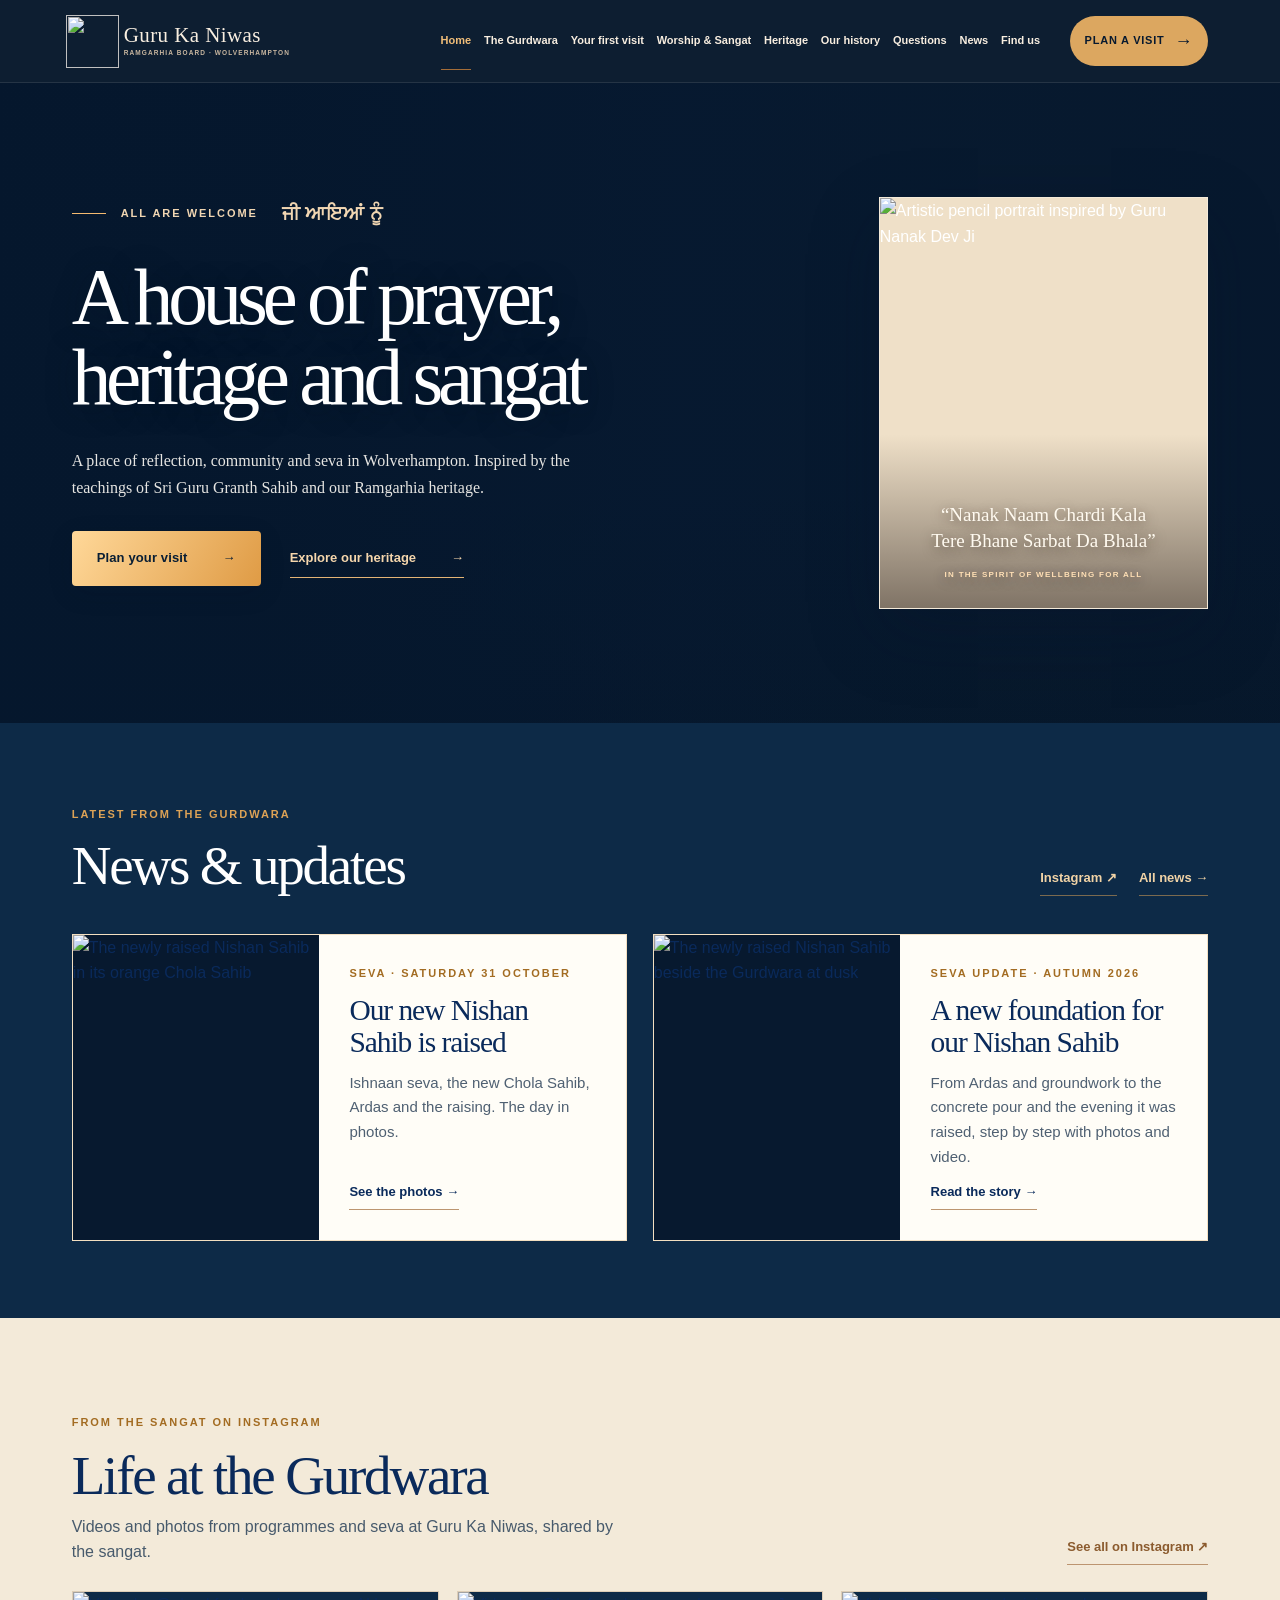
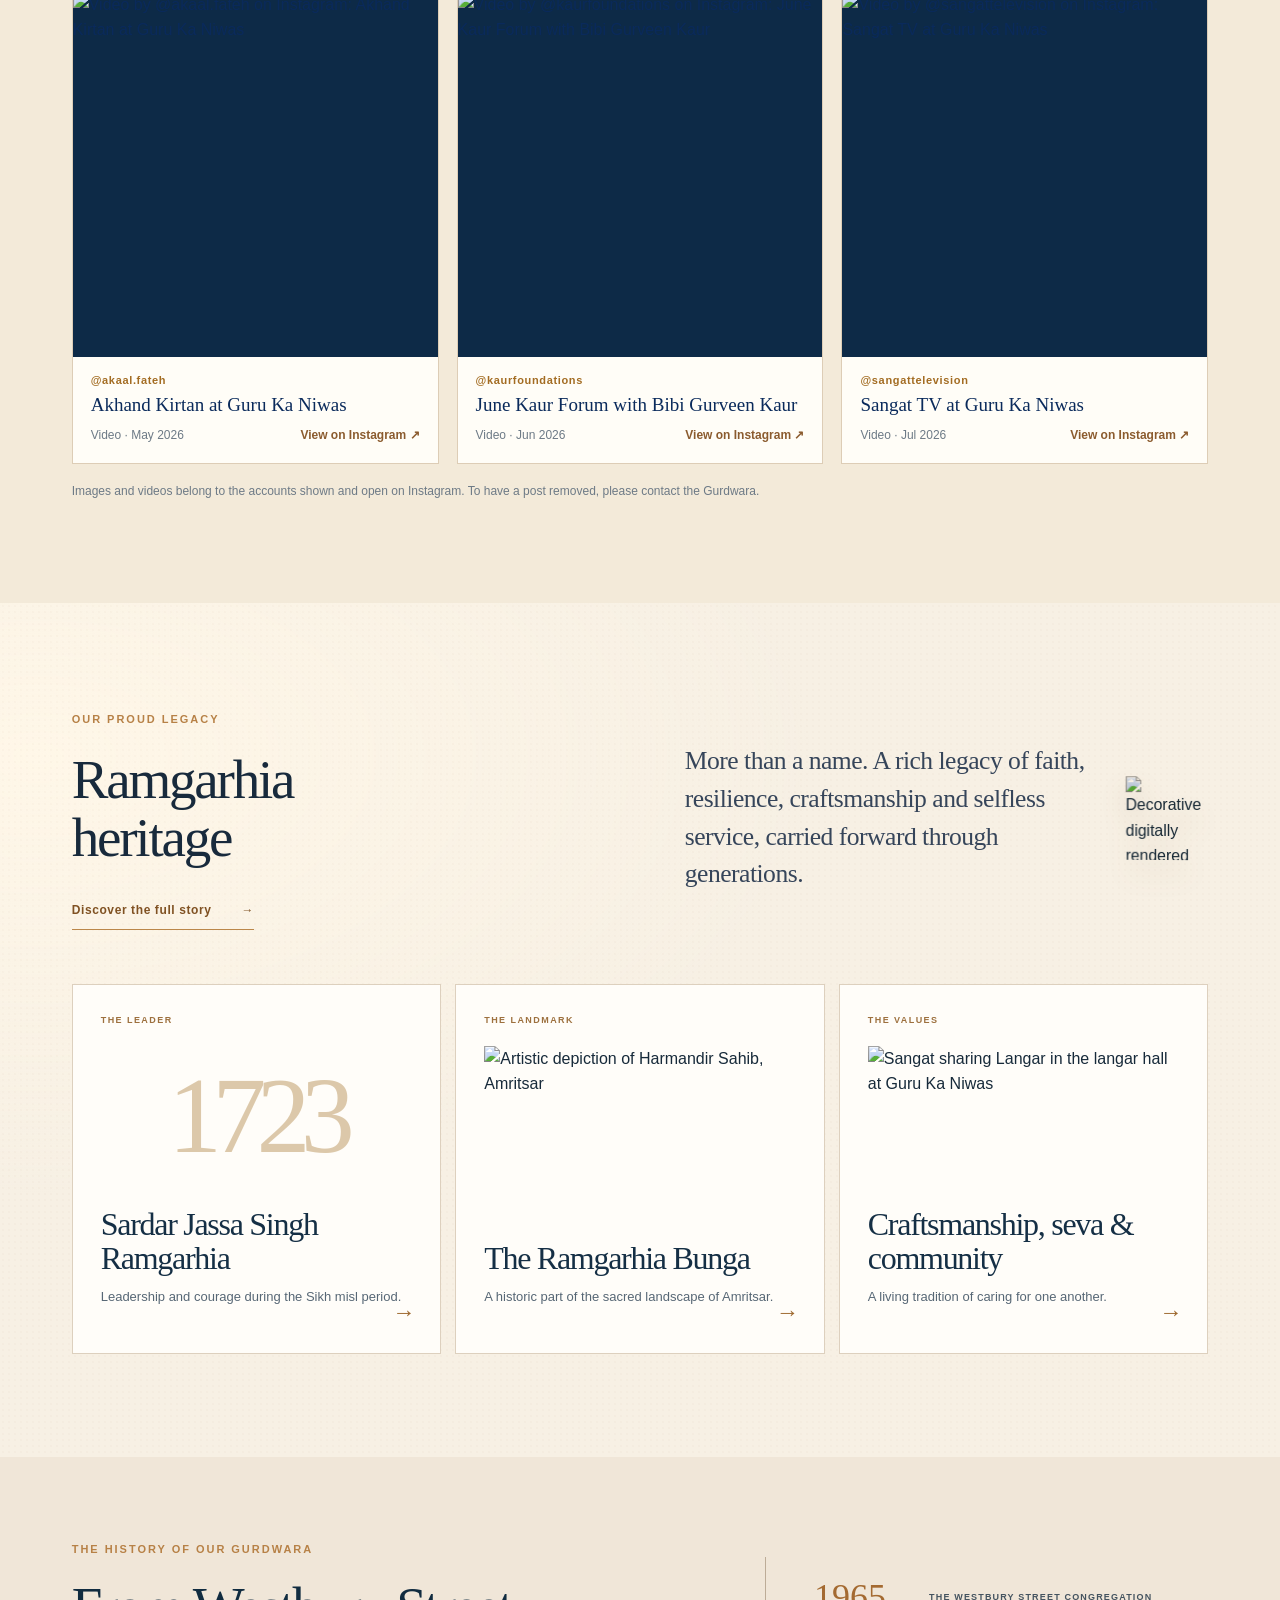
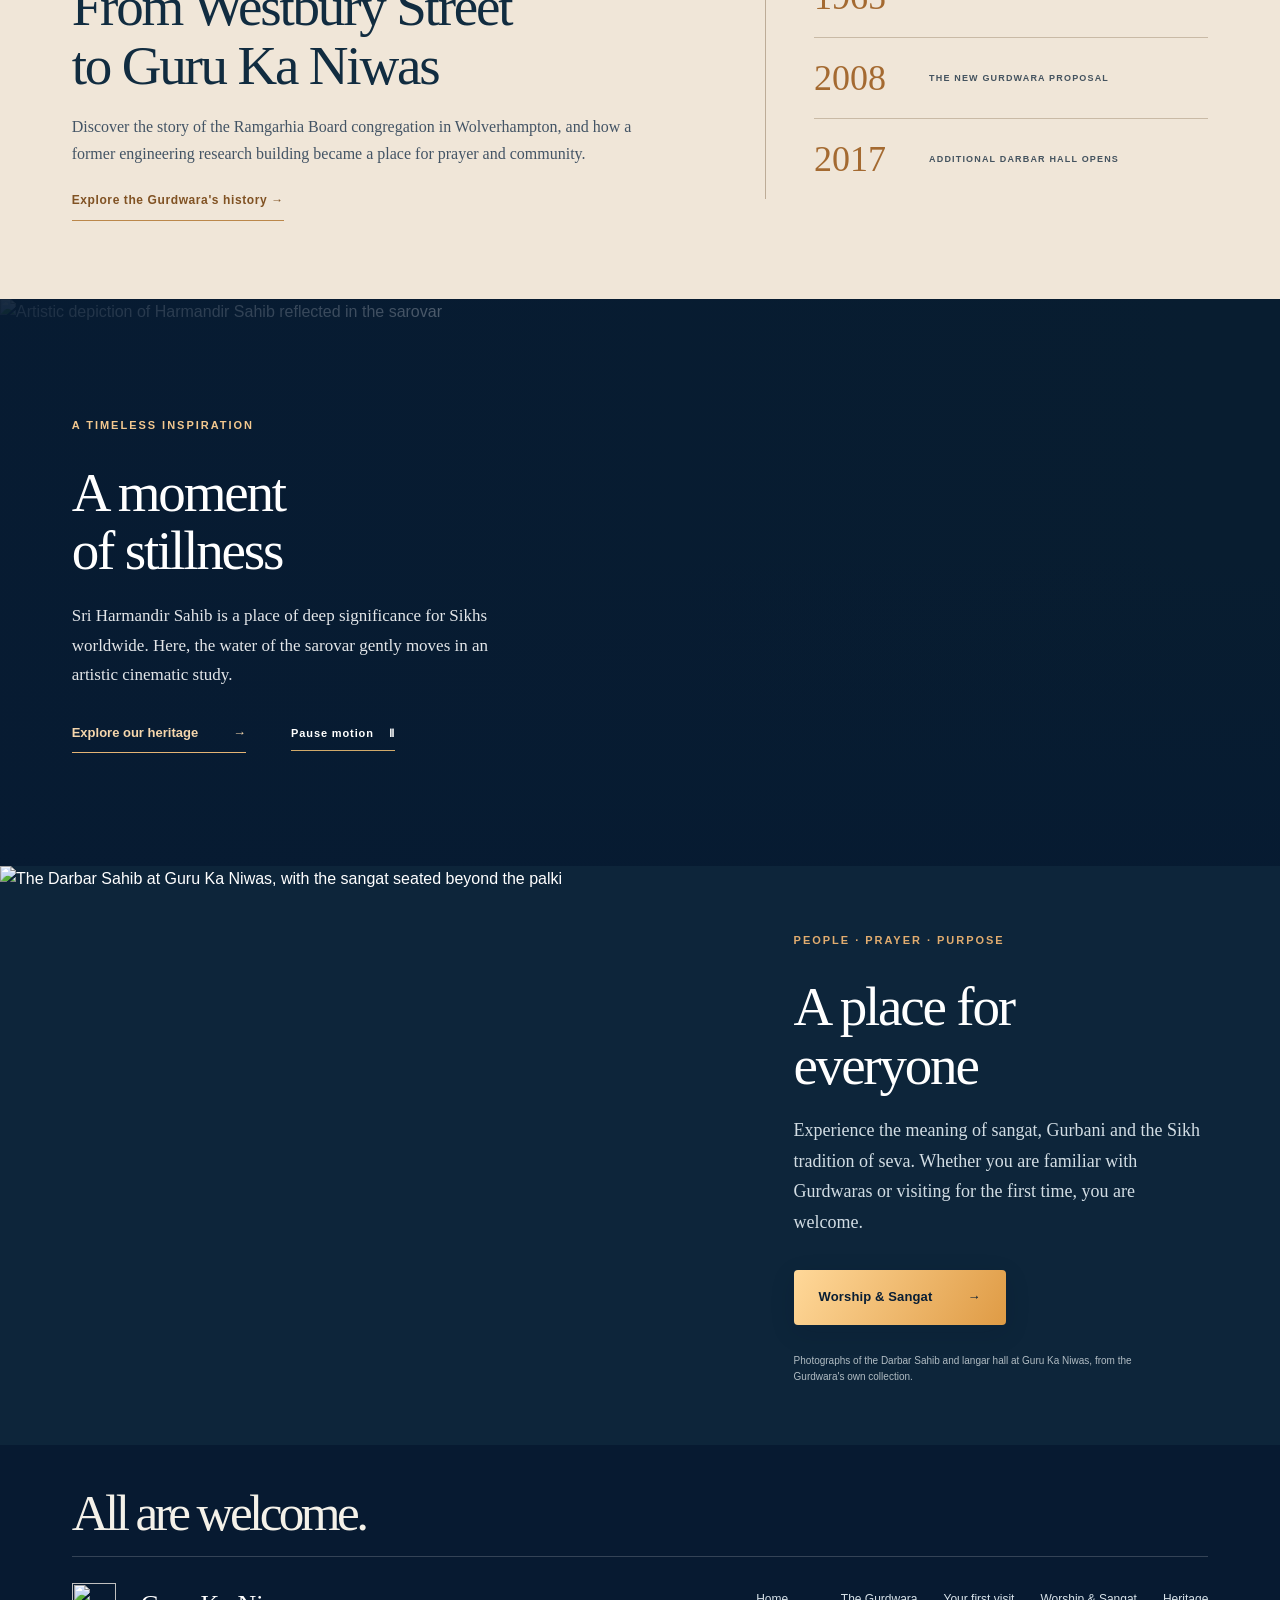
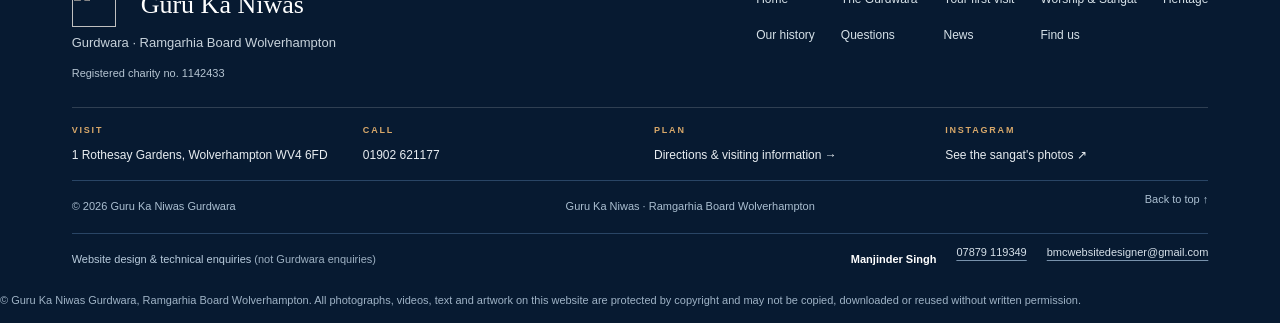
==== index.html @ 6782987f "Add site pages and styles" ====
<!doctype html>
<html lang="en-GB">
<head>
<meta charset="utf-8"/>
<meta content="width=device-width,initial-scale=1" name="viewport"/>
<title>Home | Guru Ka Niwas Gurdwara</title>
<meta content="Welcome to Guru Ka Niwas Gurdwara in Wolverhampton. Your home for Gurbani, sangat and seva." name="description"/>
<meta content="#0A2A5B" name="theme-color"/>
<meta content="light" name="color-scheme"/>
<meta content="Home | Guru Ka Niwas" property="og:title"/>
<meta content="Welcome to Guru Ka Niwas Gurdwara in Wolverhampton. Your home for Gurbani, sangat and seva." property="og:description"/>
<meta content="website" property="og:type"/>
<meta content="https://gkn-rbst.co.uk/" property="og:url"/>
<meta content="https://gkn-rbst.co.uk/assets/real/gurdwara-exterior.webp" property="og:image"/>
<link href="https://gkn-rbst.co.uk/" rel="canonical"/>
<link href="assets/favicon.svg" rel="icon" type="image/svg+xml"/>
<link href="style.css" rel="stylesheet"/>
<link href="v8.css" rel="stylesheet"/>
<link href="v9.css" rel="stylesheet"/>
<link href="v10.css" rel="stylesheet"/><link rel="stylesheet" href="news.css"><link rel="stylesheet" href="mobile.css">
<link as="image" href="assets/real/bandi-chhor-night.webp" rel="preload"/>
</head>
<body class="page-index">
<a href="#main" class="skip-link">Skip to main content</a>
<div class="utility"><div class="container utility-inner"><span><span aria-hidden="true" class="gold-dot"></span> Ramgarhia Board · Wolverhampton</span><div class="utility-links"><span>1 Rothesay Gardens · WV4 6FD</span><a href="tel:+441902621177">Call us: 01902 621177 <span aria-hidden="true">→</span></a></div></div></div>
<header class="site-header" id="top"><div class="header-progress" aria-hidden="true"></div>
<div class="container header-row">
<a aria-label="Guru Ka Niwas Gurdwara home" class="brand" href="index.html"><span aria-hidden="true" class="brand-symbol"><img class="v9-brand-mark" src="assets/khanda-mark.png" alt=""></span><span class="brand-copy"><strong>Guru Ka Niwas</strong><small>RAMGARHIA BOARD · WOLVERHAMPTON</small></span></a>
<nav aria-label="Main navigation" class="desktop-nav"><a aria-current="page" href="index.html">Home</a><a href="gurdwara.html">The Gurdwara</a><a href="first-visit.html">Your first visit</a><a href="worship.html">Worship &amp; Sangat</a><a href="heritage.html">Heritage</a><a href="our-history.html">Our history</a><a href="questions.html">Questions</a><a href="news.html">News</a><a href="find-us.html">Find us</a></nav>
<a class="head-cta" href="first-visit.html">Plan a visit <span aria-hidden="true">→</span></a>
<button aria-controls="mobile-nav" aria-expanded="false" class="menu-button" id="menu-button" type="button"><span>Menu</span><span class="hamburger"><i></i><i></i></span></button>
</div>
<nav aria-label="Mobile navigation" class="mobile-nav" hidden="" id="mobile-nav"><a aria-current="page" href="index.html">Home</a><a href="gurdwara.html">The Gurdwara</a><a href="first-visit.html">Your first visit</a><a href="worship.html">Worship &amp; Sangat</a><a href="heritage.html">Heritage</a><a href="our-history.html">Our history</a><a href="questions.html">Questions</a><a href="news.html">News</a><a href="find-us.html">Find us</a></nav>
</header>
<main id="main">
<section class="v9-hero" aria-labelledby="hero-title">
 <div class="v9-hero-photo" aria-hidden="true"><img class="v9-hero-scene" src="assets/real/bandi-chhor-night.webp" alt="" fetchpriority="high"></div>
 <div class="v9-hero-shade" aria-hidden="true"></div>
 <div class="container v9-hero-grid">
  <div class="v9-hero-copy">
   <p class="v9-eyebrow"><span class="v9-mini-rule"></span> ALL ARE WELCOME <span lang="pa">ਜੀ ਆਇਆਂ ਨੂੰ</span></p>
   <h1 id="hero-title">A house of prayer, heritage and sangat</h1>
   <p class="v9-hero-lead">A place of reflection, community and seva in Wolverhampton. Inspired by the teachings of Sri Guru Granth Sahib and our Ramgarhia heritage.</p>
   <div class="v9-actions"><a href="first-visit.html" class="v9-gold-btn">Plan your visit <span aria-hidden="true">→</span></a><a class="v9-line-btn" href="heritage.html">Explore our heritage <span aria-hidden="true">→</span></a></div>
  </div>
  <aside class="v9-portrait-panel" aria-label="Original artistic portrait inspired by Guru Nanak Dev Ji"><img src="assets/guru-nanak-art.webp" alt="Artistic pencil portrait inspired by Guru Nanak Dev Ji"><div class="v9-portrait-quote">“Nanak Naam Chardi Kala<br>Tere Bhane Sarbat Da Bhala”<small>IN THE SPIRIT OF WELLBEING FOR ALL</small></div></aside>
 </div>
 <div class="v9-hero-bottom"><span>GURU KA NIWAS · WOLVERHAMPTON <b aria-hidden="true">·</b> BANDI CHHOR DIVAS AT THE GURDWARA</span><a href="#heritage-preview">DISCOVER MORE ↓</a></div>
</section>
<section class="nw-home" aria-labelledby="home-news-title"><div class="container">
<div class="nw-home-head"><div><span class="nw-tag">Latest from the Gurdwara</span><h2 id="home-news-title">News &amp; updates</h2></div><span class="nw-home-links"><a class="nw-home-all" href="https://www.instagram.com/explore/locations/1029260740/gkn-guru-ka-niwas/" target="_blank" rel="noopener">Instagram ↗</a><a class="nw-home-all" href="news.html">All news <span aria-hidden="true">→</span></a></span></div>
<div class="nw-home-grid">
<a class="nw-home-card" href="news-nishan-sahib-raised.html"><div class="nw-home-img"><img src="assets/news/raised/raised.webp" alt="The newly raised Nishan Sahib in its orange Chola Sahib" loading="lazy"></div><div class="nw-home-body"><span class="nw-tag">Seva · Saturday 31 October</span><h3>Our new Nishan Sahib is raised</h3><p>Ishnaan seva, the new Chola Sahib, Ardas and the raising. The day in photos.</p><span class="nw-more">See the photos →</span></div></a>
<a class="nw-home-card" href="news-nishan-sahib-foundation.html"><div class="nw-home-img"><img src="assets/news/pole-standing.webp" alt="The newly raised Nishan Sahib beside the Gurdwara at dusk" loading="lazy"></div><div class="nw-home-body"><span class="nw-tag">Seva update · Autumn 2026</span><h3>A new foundation for our Nishan Sahib</h3><p>From Ardas and groundwork to the concrete pour and the evening it was raised, step by step with photos and video.</p><span class="nw-more">Read the story →</span></div></a>
</div></div></section><section class="ig-section" aria-labelledby="ig-home-title"><div class="container"><div class="ig-head"><div><span class="nw-tag">From the sangat on Instagram</span><h2 id="ig-home-title">Life at the Gurdwara</h2><p class="ig-lead">Videos and photos from programmes and seva at Guru Ka Niwas, shared by the sangat.</p></div><a class="ig-follow" href="https://www.instagram.com/explore/locations/1029260740/gkn-guru-ka-niwas/" target="_blank" rel="noopener">See all on Instagram ↗</a></div><div class="ig-cards"><a class="ig-card" href="https://www.instagram.com/akaal.fateh/reel/DZX8Iqat7OT/" target="_blank" rel="noopener"><span class="ig-thumb"><img src="assets/instagram/ig-01.webp" alt="Video by @akaal.fateh on Instagram: Akhand Kirtan at Guru Ka Niwas" loading="lazy" decoding="async"></span><span class="ig-meta"><span class="ig-acct">@akaal.fateh</span><b>Akhand Kirtan at Guru Ka Niwas</b><span class="ig-foot">Video · May 2026 <em>View on Instagram ↗</em></span></span></a><a class="ig-card" href="https://www.instagram.com/kaurfoundations/reel/DaATEBkBWbe/" target="_blank" rel="noopener"><span class="ig-thumb"><img src="assets/instagram/ig-03.webp" alt="Video by @kaurfoundations on Instagram: June Kaur Forum with Bibi Gurveen Kaur" loading="lazy" decoding="async"></span><span class="ig-meta"><span class="ig-acct">@kaurfoundations</span><b>June Kaur Forum with Bibi Gurveen Kaur</b><span class="ig-foot">Video · Jun 2026 <em>View on Instagram ↗</em></span></span></a><a class="ig-card" href="https://www.instagram.com/sangattelevision/reel/DbRIlsdiDrr/" target="_blank" rel="noopener"><span class="ig-thumb"><img src="assets/instagram/ig-04.webp" alt="Video by @sangattelevision on Instagram: Sangat TV at Guru Ka Niwas" loading="lazy" decoding="async"></span><span class="ig-meta"><span class="ig-acct">@sangattelevision</span><b>Sangat TV at Guru Ka Niwas</b><span class="ig-foot">Video · Jul 2026 <em>View on Instagram ↗</em></span></span></a></div><p class="ig-credit">Images and videos belong to the accounts shown and open on Instagram. To have a post removed, please contact the Gurdwara.</p></div></section><section id="heritage-preview" class="v9-heritage-preview" aria-labelledby="heritage-preview-title">
 <div class="container v9-preview-layout"><div class="v9-preview-heading"><span class="v9-label">OUR PROUD LEGACY</span><h2 id="heritage-preview-title">Ramgarhia<br>heritage</h2><a class="v9-text-link" href="heritage.html">Discover the full story <span aria-hidden="true">→</span></a></div>
 <div class="v9-preview-lead"><p>More than a name. A rich legacy of faith, resilience, craftsmanship and selfless service, carried forward through generations.</p><img class="v9-khanda" src="assets/khanda-sculpture.webp" alt="Decorative digitally rendered gold-and-navy Khanda sculpture" loading="lazy"></div></div>
 <div class="container v9-heritage-cards">
 <a href="heritage.html#jassa-singh" class="v9-heritage-card"><span class="v9-card-index">THE LEADER</span><div class="v9-card-lineart" aria-hidden="true">1723</div><h3>Sardar Jassa Singh Ramgarhia</h3><p>Leadership and courage during the Sikh misl period.</p><span class="v9-card-arrow" aria-hidden="true">→</span></a>
 <a href="heritage.html#bunga" class="v9-heritage-card"><span class="v9-card-index">THE LANDMARK</span><img src="assets/golden-temple.webp" alt="Artistic depiction of Harmandir Sahib, Amritsar" loading="lazy"><h3>The Ramgarhia Bunga</h3><p>A historic part of the sacred landscape of Amritsar.</p><span class="v9-card-arrow" aria-hidden="true">→</span></a>
 <a href="heritage.html#living-heritage" class="v9-heritage-card"><span class="v9-card-index">THE VALUES</span><img src="assets/real/langar-hall.webp" alt="Sangat sharing Langar in the langar hall at Guru Ka Niwas" loading="lazy"><h3>Craftsmanship, seva &amp; community</h3><p>A living tradition of caring for one another.</p><span class="v9-card-arrow" aria-hidden="true">→</span></a>
 </div>
</section>
<section class="gkh-home-teaser"><div class="container gkh-home-teaser-grid"><div><span class="v9-label">THE HISTORY OF OUR GURDWARA</span><h2>From Westbury Street<br>to Guru Ka Niwas</h2><p>Discover the story of the Ramgarhia Board congregation in Wolverhampton, and how a former engineering research building became a place for prayer and community.</p><a class="v9-text-link" href="our-history.html">Explore the Gurdwara's history →</a></div><div class="gkh-home-teaser-dates"><span><b>1965</b><small>THE WESTBURY STREET CONGREGATION</small></span><span><b>2008</b><small>THE NEW GURDWARA PROPOSAL</small></span><span><b>2017</b><small>ADDITIONAL DARBAR HALL OPENS</small></span></div></div></section>
<section class="v9-film-section" aria-labelledby="v9-film-title">
 <div class="v9-film-photo"><img src="assets/golden-temple.webp" alt="Artistic depiction of Harmandir Sahib reflected in the sarovar" loading="lazy"><video controlsList="nodownload" disablePictureInPicture oncontextmenu="return false" id="sarovar-video" autoplay muted loop playsinline preload="metadata" poster="assets/golden-temple.webp" aria-hidden="true"><source src="assets/sarovar-gentle-ripples.mp4" type="video/mp4"></video></div>
 <div class="v9-film-gradient" aria-hidden="true"></div>
 <div class="container v9-film-content"><span class="v9-label">A TIMELESS INSPIRATION</span><h2 id="v9-film-title">A moment<br>of stillness</h2><p>Sri Harmandir Sahib is a place of deep significance for Sikhs worldwide. Here, the water of the sarovar gently moves in an artistic cinematic study.</p><div class="v9-film-actions"><a href="heritage.html" class="v9-line-btn">Explore our heritage <span aria-hidden="true">→</span></a><button type="button" id="motion-toggle" class="v9-motion-toggle" aria-pressed="false" aria-label="Pause moving water animation">Pause motion <span aria-hidden="true">Ⅱ</span></button></div></div>
</section>
<section class="v9-sangat-feature" aria-labelledby="v9-sangat-title"><div class="v9-sangat-image"><img src="assets/real/darbar-hall.webp" alt="The Darbar Sahib at Guru Ka Niwas, with the sangat seated beyond the palki" loading="lazy"></div><div class="v9-sangat-copy"><span class="v9-label">PEOPLE · PRAYER · PURPOSE</span><h2 id="v9-sangat-title">A place for<br>everyone</h2><p>Experience the meaning of sangat, Gurbani and the Sikh tradition of seva. Whether you are familiar with Gurdwaras or visiting for the first time, you are welcome.</p><a class="v9-gold-btn" href="worship.html">Worship &amp; Sangat <span aria-hidden="true">→</span></a><small>Photographs of the Darbar Sahib and langar hall at Guru Ka Niwas, from the Gurdwara's own collection.</small></div></section>
</main>
<footer><div class="container v8-footer-prelude"><span>All are <em>welcome.</em></span></div><div class="container footer-main"><div><div class="footer-brand"><img class="v9-footer-mark" src="assets/khanda-mark.png" alt=""><b>Guru Ka Niwas</b></div><p>Gurdwara · Ramgarhia Board Wolverhampton</p><small>Registered charity no. 1142433</small></div><div class="footer-links"><a href="index.html">Home</a><a href="gurdwara.html">The Gurdwara</a><a href="first-visit.html">Your first visit</a><a href="worship.html">Worship &amp; Sangat</a><a href="heritage.html">Heritage</a><a href="our-history.html">Our history</a><a href="questions.html">Questions</a><a href="news.html">News</a><a href="find-us.html">Find us</a></div></div><div class="container v9-footer-contact"><span><b>VISIT</b>1 Rothesay Gardens, Wolverhampton WV4 6FD</span><a href="tel:+441902621177"><b>CALL</b>01902 621177</a><a href="find-us.html"><b>PLAN</b>Directions &amp; visiting information →</a><a href="https://www.instagram.com/explore/locations/1029260740/gkn-guru-ka-niwas/" target="_blank" rel="noopener"><b>INSTAGRAM</b>See the sangat's photos ↗</a></div><div class="container footer-bottom"><small>© <span id="year">2026</span> Guru Ka Niwas Gurdwara</small><small>Guru Ka Niwas · Ramgarhia Board Wolverhampton</small><a href="#top">Back to top ↑</a></div><div aria-label="Website designer details" class="container site-credit">
<span class="site-credit-label">Website design &amp; technical enquiries <span class="designer-boundary">(not Gurdwara enquiries)</span></span>
<span class="site-credit-details"><span class="designer-name">Manjinder Singh</span><a class="designer-phone" href="tel:+447879119349">07879 119349</a><a class="designer-email" href="mailto:bmcwebsitedesigner@gmail.com">bmcwebsitedesigner@gmail.com</a></span>
</div><p class="gk-copyright container">© Guru Ka Niwas Gurdwara, Ramgarhia Board Wolverhampton. All photographs, videos, text and artwork on this website are protected by copyright and may not be copied, downloaded or reused without written permission.</p></footer>
<script src="assets/hero-settings.js" defer></script>
<script src="script.js" defer></script>
<script src="assets/fit-text.js" defer></script><script src="assets/protect.js" defer></script></body></html>
---- style.css ----
@import url('design/tokens.css');
/* Guru Ka Niwas v7 — quiet cinematic editorial design. Locally hosted; no external fonts. */
:root{--navy:#0a2a5b;--navy-deep:#051936;--navy-ink:#0b2342;--gold:#e0ab64;--gold-deep:#a96828;--paper:#faf8f3;--cream:#fffdfa;--sand:#eee9de;--line:#ded9ce;--ink:#1b2e35;--muted:#637071;--ease:cubic-bezier(.22,1,.36,1);--gutter:clamp(21px,5.6vw,92px);--display:Georgia,'Iowan Old Style','Times New Roman',serif;--sans:'Avenir Next','Segoe UI',Arial,sans-serif}
*,*::before,*::after{box-sizing:border-box}
html{scroll-behavior:smooth;scroll-padding-top:104px}
body{margin:0;background:var(--paper);font:400 16px/1.6 var(--sans);color:var(--ink);-webkit-font-smoothing:antialiased;overflow-x:clip}
img{max-width:100%;display:block}a{color:inherit;text-decoration:none}button,input{font:inherit}button{cursor:pointer}a:focus-visible,button:focus-visible,summary:focus-visible{outline:3px solid #eeb562;outline-offset:5px}
[hidden]{display:none!important}
.container{width:min(100% - var(--gutter)*2,1360px);margin-inline:auto}
.skip-link{position:fixed;top:-100px;left:15px;background:#fff;color:var(--navy);padding:14px;z-index:10000}.skip-link:focus{top:12px}
.utility{background:var(--navy-deep);color:#cbd6e4;font-size:11px;letter-spacing:.055em}
.utility-inner{height:34px;display:flex;align-items:center;justify-content:space-between;gap:15px}
.utility-inner>span{display:flex;align-items:center;gap:10px}.gold-dot{display:block;width:5px;height:5px;background:var(--gold);border-radius:50%}.utility-links{display:flex;align-items:center;gap:28px}.utility-links a{color:#fff}.utility-links a:hover{color:var(--gold)}
.site-header{position:sticky;top:0;z-index:40;background:rgba(255,253,249,.97);border-bottom:1px solid #e2ddd4;backdrop-filter:blur(18px);box-shadow:0 8px 22px rgba(4,28,60,.035)}
.header-progress{height:2px;position:absolute;top:0;left:0;right:0;background:var(--gold-deep);transform:scaleX(0);transform-origin:left;z-index:3;pointer-events:none}
.header-row{min-height:91px;display:flex;align-items:center;gap:clamp(15px,2.3vw,34px)}
.brand{display:flex;align-items:center;gap:12px;flex:0 0 auto;min-width:228px}
.brand-symbol{width:46px;height:46px;display:grid;place-items:center;color:var(--gold-deep);font:34px/1 'Nirmala UI','Noto Sans Gurmukhi',serif;border:1px solid rgba(177,111,37,.33);border-radius:50%;transition:transform .45s var(--ease)}.brand:hover .brand-symbol{transform:rotate(-6deg)}
.brand-copy{display:flex;flex-direction:column;gap:1px}.brand-copy strong{font:500 23px/1.05 var(--display);letter-spacing:-.035em;color:var(--navy)}.brand-copy small{font:700 8px/1.6 var(--sans);color:#899094;letter-spacing:.17em}
.desktop-nav{display:flex;align-items:center;gap:clamp(12px,1.65vw,26px);margin-left:auto}.desktop-nav a{font-size:12px;white-space:nowrap;font-weight:650;color:#30445a;position:relative;padding:12px 0;transition:color .2s}.desktop-nav a:hover,.desktop-nav a[aria-current="page"]{color:#a66d31}.desktop-nav a:after{content:"";position:absolute;left:0;right:0;bottom:6px;height:2px;background:var(--gold-deep);transform:scaleX(0);transform-origin:left;transition:transform .3s var(--ease)}.desktop-nav a:hover:after,.desktop-nav a[aria-current="page"]:after{transform:scaleX(1)}
.head-cta{white-space:nowrap;background:var(--navy);color:#fff;padding:14px 18px;font-size:12px;font-weight:700;display:flex;align-items:center;gap:21px;transition:background .25s}.head-cta:hover{background:#164b87}.head-cta span{color:var(--gold);font-size:18px}
.menu-button{display:none}.mobile-nav{background:var(--cream);border-top:1px solid var(--line);padding:14px var(--gutter) 26px;box-shadow:0 18px 28px #10284b1a}.mobile-nav a{display:block;padding:13px 4px;border-bottom:1px solid var(--line);font-size:17px}.mobile-nav a[aria-current="page"]{font-weight:750;color:var(--gold-deep)}
.overline{font-size:11px;line-height:1.5;letter-spacing:.2em;text-transform:uppercase;font-weight:800}.long-rule{width:37px;height:1px;background:var(--gold);display:inline-block;vertical-align:middle;margin-right:12px}
.btn{border:0;display:inline-flex;align-items:center;justify-content:space-between;gap:39px;min-height:55px;padding:13px 23px;text-align:left;font-size:13px;font-weight:750;transition:background .23s,color .23s,transform .23s var(--ease)}.btn:hover{transform:translateY(-3px)}.btn-gold{background:var(--gold);color:#08254d}.btn-gold:hover{background:#f2c07a}.btn-outline{border:1px solid rgba(255,255,255,.6);color:#fff}.btn-outline:hover{background:#ffffff14}
/* Homepage: cinematic split scene; one strong subject rather than a full-width text overlay. */
.hero{display:grid;grid-template-columns:minmax(0,48%) minmax(0,52%);min-height:min(730px,calc(100svh - 90px));background:var(--navy-deep);color:white;position:relative;isolation:isolate;overflow:hidden}
.hero-visual{grid-column:2;grid-row:1;position:relative;overflow:hidden;min-height:650px;clip-path:polygon(5.5% 0,100% 0,100% 100%,0 100%);background:#183659}.hero-image{width:100%;height:100%;inset:0;position:absolute;object-fit:cover;object-position:var(--hero-position-desktop,68% 48%);transform:scale(1.045);animation:hero-breathe 22s ease-in-out infinite alternate}.hero-visual-shade{position:absolute;inset:0;background:linear-gradient(90deg,rgba(4,24,51,.4) 0%,transparent 35%),linear-gradient(0deg,rgba(5,20,36,.5),transparent 22%)}
.hero-visual:after{content:"";position:absolute;inset:22px;border:1px solid rgba(252,231,200,.35);clip-path:polygon(0 0,100% 0,100% 100%,0 100%);pointer-events:none}.hero-visual-corner{position:absolute;top:45px;right:55px;font:46px 'Nirmala UI','Noto Sans Gurmukhi',serif;color:rgba(255,255,255,.8)}
.hero-wash{grid-column:1;grid-row:1;background:radial-gradient(circle at 98% 25%,#25477165,transparent 48%),linear-gradient(145deg,#0a2a5b,#061d42 70%);z-index:0}.hero-content{grid-column:1;grid-row:1;z-index:2;padding-block:clamp(80px,10vh,135px) 95px;display:flex;flex-direction:column;align-items:flex-start;justify-content:center;margin-left:var(--gutter);width:auto;max-width:680px;padding-right:clamp(20px,3vw,55px)}
.hero-overline{color:#e9b975;margin:0 0 30px;white-space:nowrap}.punjabi-welcome{font-family:'Nirmala UI','Noto Sans Gurmukhi',sans-serif;color:#f3ce94;font-size:clamp(18px,2vw,28px);margin:0 0 9px}.hero h1{font:400 clamp(70px,7.7vw,126px)/.94 var(--display);letter-spacing:-.065em;margin:5px 0 30px;max-width:600px;text-wrap:balance}.hero h1 em{font-weight:400;color:#e8af68}.hero-description{font-size:clamp(15px,1.3vw,19px);line-height:1.78;color:#e0e8ee;max-width:430px;margin:0 0 31px}.hero-actions{display:flex;flex-wrap:wrap;align-items:center;gap:25px}.hero-link{border-bottom:1px solid rgba(232,232,218,.6);padding:8px 0;font-size:13px;font-weight:650;color:#fff}.hero-link span{color:#f1c58c;margin-left:12px}.hero-link:hover{border-color:var(--gold);color:var(--gold)}
.hero-caption{position:absolute;right:54px;bottom:33px;z-index:3;color:#fff;font-size:11px;letter-spacing:.06em;text-shadow:0 2px 9px #071b26}.hero-index{position:absolute;left:var(--gutter);bottom:28px;z-index:3;color:#c4cfdb;font-size:10px;letter-spacing:.19em;display:flex;align-items:center;gap:7px}.hero-line{width:30px;height:1px;background:var(--gold);display:inline-block;margin-right:10px}
.chapter-rule{display:flex;align-items:center;justify-content:space-between;padding-top:23px;padding-bottom:23px;font-size:10px;letter-spacing:.2em;font-weight:750;color:#7a7065}
.quick-info{background:#f0ede5;border-block:1px solid #e7dfd3}.quick-grid{display:grid;grid-template-columns:repeat(3,minmax(0,1fr))}.quick-item{position:relative;padding:41px clamp(20px,3vw,48px) 38px 0;display:flex;flex-direction:column;align-items:flex-start}.quick-item:not(:first-child){border-left:1px solid #d6d3cc;padding-left:clamp(20px,3vw,48px)}.quick-no{font-size:10px;letter-spacing:.18em;color:#9e6a35;font-weight:850}.quick-item h2{font:400 clamp(24px,2.4vw,35px)/1.16 var(--display);letter-spacing:-.04em;color:var(--navy);margin:16px 0 10px}.quick-item p{font-size:14px;color:#5d696b;margin:0 0 23px;line-height:1.75}.quick-item a{margin-top:auto;border-bottom:1px solid #a98a64;color:var(--navy);padding-bottom:6px;font-size:12px;font-weight:750}.quick-item a span{color:#ad7845;padding-left:9px}.quick-item a:hover{border-color:var(--navy)}
.home-next{background:var(--paper);padding:clamp(82px,10vw,138px) 0}.home-next-grid{display:grid;grid-template-columns:1fr 1fr;gap:clamp(50px,8vw,150px)}.section-label{color:#a36e38}.home-next h2{font:400 clamp(49px,5.3vw,79px)/1.03 var(--display);letter-spacing:-.055em;margin:23px 0 24px;color:var(--navy)}.home-next h2 em{color:#a97442;font-weight:400}.home-next-grid>div:first-child>p:not(.overline){font-size:17px;color:#647071;max-width:420px;line-height:1.84}.home-next-links{border-top:1px solid #cec8bc}.home-next-links a{display:grid;grid-template-columns:1fr auto;align-items:center;gap:3px;padding:22px 3px;border-bottom:1px solid #cec8bc;transition:padding .23s var(--ease),background .23s}.home-next-links a span{grid-column:1;font-size:10px;letter-spacing:.14em;font-weight:750;color:#a26f3d}.home-next-links a strong{grid-column:1;font:400 clamp(26px,2.9vw,37px)/1.2 var(--display);letter-spacing:-.035em;color:var(--navy)}.home-next-links a b{grid-column:2;grid-row:1 / 3;font:normal 26px var(--sans);color:#a56e32}.home-next-links a:hover{padding-left:14px;background:#f3efe5}
/* Chapter heroes: editorial composition with on-page hero artwork; each chapter has distinct mood. */
.inner-hero{position:relative;overflow:hidden;background:var(--paper)}.inner-hero-layout{min-height:clamp(420px,39vw,590px);display:grid;grid-template-columns:1fr .91fr;gap:clamp(38px,6vw,110px);align-items:stretch;padding-block:clamp(30px,4vw,61px)}.inner-hero-content{padding:clamp(42px,6.2vw,100px) 0 45px;display:flex;flex-direction:column;align-items:flex-start;justify-content:center}.breadcrumb{font-size:12px;font-weight:750;color:#8b673d;letter-spacing:.025em;display:inline-block;margin-bottom:33px}.breadcrumb:hover{color:var(--navy);text-decoration:underline}.inner-overline{color:#9e6937;margin:0 0 20px}.inner-hero h1{font:400 clamp(61px,6.25vw,98px)/1.02 var(--display);letter-spacing:-.065em;color:var(--navy);margin:0 0 24px;max-width:710px}.inner-lead{max-width:560px;font-size:clamp(17px,1.6vw,22px);line-height:1.72;color:#5f6d70;margin:0}.inner-hero-rule{height:1px;width:100px;background:#ba864b;margin-top:38px}.inner-media{position:relative;overflow:hidden;background:#12345f;isolation:isolate;min-height:360px;box-shadow:18px 18px 0 rgba(188,160,121,.1)}.inner-media img{width:100%;height:100%;object-fit:cover;position:absolute;inset:0}.inner-media .feature-photo{object-position:var(--hero-position-desktop,67% 50%)}.inner-media:after{content:"";position:absolute;inset:17px;border:1px solid rgba(240,200,137,.4);pointer-events:none}.inner-media-caption{position:absolute;right:31px;bottom:27px;background:rgba(2,23,51,.85);color:#fff;padding:7px 10px;font-size:10px;z-index:2;letter-spacing:.06em}.inner-media-label{position:absolute;top:39px;left:34px;right:34px;max-width:260px;color:#fff8ea;font:italic 400 clamp(26px,2.7vw,42px)/1.13 var(--display);text-shadow:0 2px 10px #08192a;z-index:2}.theme-heritage .inner-media-label{display:none}.theme-arrival .inner-media{background:#0c3567}.theme-prayer .inner-media{filter:saturate(.82)}.theme-help .inner-media img{transform:scaleX(-1)}.theme-help .inner-media-label{bottom:55px;top:auto}.theme-location .inner-media img{filter:brightness(.82) sepia(.12)}.theme-location .inner-media-label{max-width:360px}
/* Interior pages: bespoke typographic chapters */
.welcome-section{padding:clamp(80px,9vw,135px) 0;background:var(--cream)}.welcome-grid{display:grid;grid-template-columns:1.02fr .98fr;gap:clamp(50px,8vw,145px)}.welcome-left h2,.worship-head h2,.contact-grid h2{font:400 clamp(51px,5.35vw,80px)/1.05 var(--display);letter-spacing:-.06em;margin:21px 0 23px;color:var(--navy)}.welcome-left h2 em,.worship-head h2 em,.contact-grid h2 em{color:#a87542;font-weight:400}.witness{display:flex;align-items:center;gap:14px;margin-top:37px}.witness-symbol{font-size:45px;color:#bd7b34}.witness-rule{width:51px;height:1px;background:#c6ab83}.witness>span:last-child{font-size:10px;letter-spacing:.18em;font-weight:800;color:#9d784c}.welcome-right{padding-top:26px}.welcome-right p{line-height:1.9;color:#637071;font-size:17px}.welcome-right .welcome-intro{font:400 clamp(27px,3vw,41px)/1.32 var(--display);color:var(--navy);letter-spacing:-.025em;margin-top:0}.welcome-intro em{color:#a36c34}.text-link{display:inline-flex;gap:14px;align-items:center;border-bottom:1px solid #bc9570;padding-bottom:9px;font-size:13px;font-weight:800;color:var(--navy);margin-top:13px}.text-link:hover{color:#a26831;border-color:#a26831}
.visit-section{padding:clamp(83px,9vw,130px) 0;background:var(--navy);color:white}.section-intro{display:grid;grid-template-columns:1fr .7fr;gap:55px;align-items:end;margin-bottom:55px}.light-overline{color:var(--gold)}.section-intro h2{font:400 clamp(52px,5.5vw,84px)/1.06 var(--display);letter-spacing:-.06em;margin:20px 0 0}.section-intro h2 em{color:#eac28a;font-weight:400}.section-intro>p{font-size:17px;color:#cbd7e3;line-height:1.85;margin:0}.step-grid{display:grid;grid-template-columns:repeat(4,minmax(0,1fr));gap:20px}.step{border-top:1px solid #6786a9;padding:21px 12px 21px 0}.step-num{color:#f0c58c;font-size:13px;font-weight:800;letter-spacing:.1em}.step-line{height:1px;width:32px;background:#dba767;margin:19px 0 23px}.step h3{font:400 clamp(24px,2.35vw,35px)/1.14 var(--display);margin:0 0 17px;color:#fff}.step p{color:#cbd7e5;font-size:14px;line-height:1.82;margin:0}.visit-cta{margin-top:60px;display:flex;align-items:center;justify-content:space-between;border-top:1px solid #6683a3;padding-top:28px;gap:22px}.visit-cta p{margin:0;font:400 23px/1.35 var(--display)}
.worship-section{padding:clamp(88px,10vw,145px) 0;background:var(--cream)}.worship-grid{display:grid;grid-template-columns:.8fr 1.2fr;gap:clamp(50px,8vw,135px)}.worship-head h2{margin-bottom:21px}.worship-head>p:last-child{max-width:340px;color:#677373;line-height:1.85}.worship-list{border-top:1px solid #cec8bb}.worship-list article{display:grid;grid-template-columns:52px 1fr;gap:19px;padding:27px 0;border-bottom:1px solid #cec8bb}.worship-index{color:#a7733b;font-size:11px;font-weight:800;letter-spacing:.08em;padding-top:7px}.worship-list h3{font:400 clamp(29px,3.2vw,45px)/1.1 var(--display);letter-spacing:-.035em;color:var(--navy);margin:0 0 13px}.worship-list p{font-size:15px;line-height:1.75;color:#687578;max-width:540px;margin:0}
.questions-section{padding:clamp(83px,9vw,145px) 0;background:var(--cream)}.questions-grid{display:grid;grid-template-columns:.8fr 1.2fr;gap:clamp(55px,8vw,130px)}.questions-heading h2{font:400 clamp(49px,5.15vw,75px)/1.06 var(--display);letter-spacing:-.055em;color:var(--navy);margin:22px 0}.questions-heading h2 em{color:#aa763d;font-weight:400}.questions-heading>p:not(.overline){color:#687577;line-height:1.85;max-width:440px}.questions-accordions{border-top:1px solid #cec9be}.questions-accordions details{border-bottom:1px solid #cec9be}.questions-accordions summary{list-style:none;display:flex;align-items:center;justify-content:space-between;gap:20px;padding:27px 2px;cursor:pointer;font:400 clamp(22px,2.3vw,30px)/1.3 var(--display);letter-spacing:-.02em;color:var(--navy)}.questions-accordions summary::-webkit-details-marker{display:none}.questions-accordions summary:hover{color:#a97844}.questions-accordions details[open] summary{color:#9c652d}.questions-accordions details p{line-height:1.85;color:#697678;max-width:610px;margin:0 0 26px;font-size:15px}.plus{width:29px;height:29px;border-radius:50%;background:#f1e9dc;position:relative;flex:0 0 29px}.plus:before,.plus:after{content:"";position:absolute;background:#9d713e;width:11px;height:2px;top:14px;left:9px}.plus:after{transform:rotate(90deg);transition:transform .25s}.questions-accordions details[open] .plus:after{transform:rotate(0)}
.contact-section{padding:clamp(83px,9vw,135px) 0;background:var(--cream)}.contact-grid{display:grid;grid-template-columns:1fr .94fr;gap:clamp(50px,8vw,138px)}.contact-note{color:#687779;line-height:1.84;font-size:17px;max-width:450px}.contact-details{border-top:1px solid #cfc9bd;display:grid;grid-template-columns:1fr 1fr;gap:20px}.detail-block{padding-top:22px}.detail-block>span{font-size:10px;font-weight:800;letter-spacing:.19em;color:#a2703b}.detail-block p{color:var(--navy);font:400 clamp(19px,2.08vw,27px)/1.52 var(--display);margin:17px 0}.detail-block a:not(.phone-link){font-size:12px;font-weight:850;color:var(--navy);border-bottom:1px solid #b68a58;padding-bottom:7px}.detail-block a:hover{color:#a66a2d}
.chapter-cta{background:#eee9df;padding:clamp(45px,5vw,78px) 0}.chapter-cta-inner{display:flex;align-items:center;justify-content:space-between;gap:30px}.chapter-cta .overline{color:#997042}.chapter-cta h2{font:400 clamp(33px,4vw,56px)/1.1 var(--display);letter-spacing:-.05em;color:var(--navy);margin:10px 0}.chapter-cta p{margin:0;color:#607071}.chapter-cta-link{display:inline-flex;flex:0 0 auto;align-items:center;gap:36px;background:var(--navy);color:white;padding:18px 25px;font-size:13px;font-weight:700;transition:background .2s}.chapter-cta-link span{color:var(--gold)}.chapter-cta-link:hover{background:#17477b}
footer{background:var(--navy-deep);color:#d6e0e9}.footer-main{display:flex;justify-content:space-between;gap:60px;padding:70px 0 54px}.footer-brand{display:flex;align-items:center;gap:15px}.footer-brand span{font:40px/1 'Nirmala UI','Noto Sans Gurmukhi',serif;color:var(--gold)}.footer-brand b{font:400 31px var(--display);color:white}.footer-main p{margin:10px 0;color:#c7d2db;font-size:13px}.footer-main small{font-size:11px;color:#b6c5d2}.footer-links{display:grid;grid-template-columns:repeat(2,minmax(0,140px));gap:13px 32px;align-content:start}.footer-links a{font-size:12px;color:#d6e1e8}.footer-links a:hover{color:var(--gold)}.footer-bottom{display:flex;justify-content:space-between;align-items:center;gap:18px;padding:23px 0;border-top:1px solid #294565;color:#abbfd1}.footer-bottom small,.footer-bottom a{font-size:11px}.footer-bottom a:hover{color:white}
.site-credit{padding:20px 0 28px;border-top:1px solid #294565;display:flex;align-items:center;justify-content:space-between;flex-wrap:wrap;gap:12px 20px}.site-credit-label{font-size:11px;color:#b8cbdc}.designer-boundary{opacity:.85}.site-credit-details{display:flex;flex-wrap:wrap;gap:9px 20px;align-items:center;font-size:11px}.designer-name{color:#fff;font-weight:750}.site-credit-details a{text-decoration:underline;text-underline-offset:4px;text-decoration-color:#7892ac}.site-credit-details a:hover{color:#f2c586}
/* Subtle visible-in-browser motion; progressive enhancement */
@keyframes hero-breathe{from{transform:scale(1.045) translate3d(0,0,0)}to{transform:scale(1.105) translate3d(-1%,0,0)}}
@keyframes enter{from{opacity:0;transform:translateY(15px)}to{opacity:1;transform:translateY(0)}}
.hero-content>*{animation:enter .85s both;animation-timing-function:var(--ease)}.hero-content>*:nth-child(2){animation-delay:.12s}.hero-content>*:nth-child(3){animation-delay:.19s}.hero-content>*:nth-child(4){animation-delay:.29s}.hero-content>*:nth-child(5){animation-delay:.37s}
.motion-eligible{opacity:0;transform:translateY(13px);transition:opacity .65s var(--ease),transform .65s var(--ease)}.motion-eligible.motion-visible{opacity:1;transform:none}
/* Tablet */
@media(max-width:1160px){.brand{min-width:212px}.header-row{gap:16px}.desktop-nav{gap:12px}.desktop-nav a{font-size:11px}.head-cta{padding:13px 12px;gap:10px}.hero h1{font-size:clamp(63px,7.5vw,100px)}.hero-content{padding-right:20px}.inner-hero h1{font-size:clamp(53px,6.2vw,88px)}}
@media(max-width:980px){.desktop-nav,.head-cta{display:none}.menu-button{display:flex;align-items:center;gap:13px;justify-content:center;margin-left:auto;background:transparent;border:1px solid #d0c9bb;color:var(--navy);padding:11px 15px;font-size:13px;font-weight:800;min-width:102px}.hamburger{width:18px;display:grid;gap:5px}.hamburger i{display:block;height:2px;width:100%;background:var(--navy)}.hero{min-height:640px}.hero-visual{min-height:640px}.hero h1{font-size:clamp(60px,8vw,86px)}.inner-hero-layout{gap:38px}.inner-hero h1{font-size:clamp(51px,6.8vw,76px)}.inner-media-label{font-size:31px}.step-grid{grid-template-columns:repeat(2,1fr);gap:28px 34px}.home-next-grid{gap:55px}.contact-details{grid-template-columns:1fr}}
@media(max-width:700px){.utility-inner{height:29px}.utility-links>span{display:none}.utility-links{gap:7px}.brand{min-width:0}.brand-symbol{width:39px;height:39px;font-size:29px}.brand-copy strong{font-size:20px}.brand-copy small{font-size:7px}.header-row{min-height:70px}.hero{display:flex;flex-direction:column;min-height:0}.hero-wash{display:none}.hero-content{order:0;margin:0;padding:67px var(--gutter) 62px;background:radial-gradient(circle at 100% 0,#193f71 0%,transparent 56%),var(--navy-deep);max-width:none;min-height:465px}.hero h1{font-size:clamp(63px,12.8vw,90px);max-width:530px}.hero-description{font-size:16px;line-height:1.7;max-width:480px}.hero-overline{white-space:normal;font-size:9px}.hero-visual{order:1;grid-row:auto;clip-path:none;min-height:0;height:clamp(280px,67vw,430px)}.hero-image{object-position:var(--hero-position-mobile,60% 50%)}.hero-visual-corner{top:25px;right:33px;font-size:37px}.hero-visual:after{inset:13px}.hero-index{left:var(--gutter);top:15px;bottom:auto;display:none}.hero-caption{bottom:18px;right:22px;font-size:10px}.chapter-rule{padding-block:19px;font-size:9px}.chapter-rule span:last-child{display:none}.quick-grid{grid-template-columns:1fr}.quick-item{padding:28px 0!important;border-left:0!important;border-bottom:1px solid #d5d0c5}.quick-item:last-child{border:0}.quick-item h2{font-size:30px;margin:9px 0}.quick-item p{margin:0 0 14px}.home-next{padding:78px 0 90px}.home-next-grid,.welcome-grid,.worship-grid,.questions-grid,.contact-grid{grid-template-columns:1fr;gap:38px}.home-next h2{font-size:clamp(50px,10vw,67px)}.home-next-links a strong{font-size:32px}.inner-hero-layout{grid-template-columns:1fr;gap:25px;padding-block:30px 35px}.inner-hero-content{padding:18px 0 7px}.breadcrumb{margin:0 0 23px}.inner-hero h1{font-size:clamp(58px,11vw,76px);margin-bottom:19px}.inner-lead{font-size:17px}.inner-hero-rule{margin-top:25px}.inner-media{height:295px;min-height:295px;box-shadow:9px 9px 0 #cebfa621}.inner-media-label{font-size:32px}.inner-media-caption{right:26px;bottom:23px}.welcome-section,.worship-section,.questions-section,.contact-section{padding:79px 0}.welcome-left h2,.worship-head h2,.contact-grid h2{font-size:clamp(52px,10.5vw,72px)}.welcome-right{padding:0}.welcome-right .welcome-intro{font-size:30px}.welcome-right p{font-size:16px}.visit-section{padding:82px 0}.section-intro{grid-template-columns:1fr;gap:20px;margin-bottom:39px}.section-intro h2{font-size:clamp(53px,10.5vw,73px)}.section-intro>p{font-size:15px}.step-grid{grid-template-columns:1fr;gap:0}.step{padding:20px 0}.step-line{margin:10px 0 15px}.step p{max-width:520px}.visit-cta{align-items:flex-start;flex-direction:column}.questions-heading h2{font-size:clamp(52px,10.5vw,72px)}.contact-details{grid-template-columns:1fr}.chapter-cta{padding:53px 0}.chapter-cta-inner{align-items:flex-start;flex-direction:column;gap:23px}.chapter-cta h2{font-size:43px}.footer-main{flex-direction:column;gap:42px;padding:54px 0 44px}.footer-links{max-width:400px;width:100%}.footer-bottom{align-items:flex-start;flex-direction:column;gap:10px}.site-credit{align-items:flex-start;flex-direction:column}}
@media(max-width:385px){.brand{gap:8px}.brand-symbol{width:36px;height:36px;font-size:26px}.brand-copy strong{font-size:18px}.brand-copy small{font-size:6px;letter-spacing:.08em}.menu-button{min-width:75px;padding:9px;gap:7px}.hamburger{width:15px}.hero-content{padding-top:60px}.hero h1{font-size:58px}.hero-actions{gap:16px}.hero-link{font-size:12px}.inner-hero h1{font-size:53px}.quick-item h2{font-size:26px}}
@media(prefers-reduced-motion:reduce){html{scroll-behavior:auto}.hero-image,.hero-content>*{animation:none!important;transform:none!important}.motion-eligible{opacity:1!important;transform:none!important;transition:none!important}*,*::before,*::after{transition-duration:.01ms!important;animation-duration:.01ms!important}}
---- v8.css ----
/* Guru Ka Niwas v8 — art-directed cinematic editorial. No CDNs or tracking scripts. */
:root{--v8-dark:#071e3a;--v8-mid:#12365e;--v8-copper:#e4ab63;--v8-paper:#f6f3ec;--v8-white:#fffdf8;--v8-charcoal:#172a3a;--v8-line:#d6d0c3;--v8-serif:Georgia,'Times New Roman',serif;--v8-sans:'Avenir Next','Segoe UI',Arial,sans-serif;--v8-ease:cubic-bezier(.2,.8,.2,1)}
body{background:var(--v8-paper);color:var(--v8-charcoal)}
.utility{display:none}
.site-header{background:#f9f7f1;box-shadow:none;border-bottom:1px solid rgba(13,37,60,.14);backdrop-filter:blur(20px)}
.header-row{min-height:82px}
.brand{min-width:244px;gap:12px}
.brand-symbol{border:0;border-radius:0;font-size:42px;width:42px;height:48px;color:#a76a2b}
.brand-copy{gap:2px}
.brand-copy strong{font:500 25px/1.07 var(--v8-serif);letter-spacing:-.048em;color:#142c43}
.brand-copy small{font-size:7px;letter-spacing:.21em;font-weight:780;color:#677180}
.desktop-nav{gap:clamp(14px,1.7vw,28px)}
.desktop-nav a{font-size:12px;font-weight:650;letter-spacing:-.015em;color:#273949;position:relative}
.desktop-nav a[aria-current]{color:#a46d38}
.desktop-nav a::after{height:1px;bottom:-8px;background:#a46d38}
.head-cta{padding:13px 19px;border-radius:100px;background:#0b2b4d;color:#fff;font-size:11px;text-transform:uppercase;letter-spacing:.07em;white-space:nowrap}
.head-cta span{color:var(--v8-copper)}
.header-progress{height:2px;background:#e4a85e}
/* Common design primitives */
.v8-kicker{display:flex;align-items:center;gap:13px;font:750 10px/1.6 var(--v8-sans);letter-spacing:.22em;text-transform:uppercase}
.v8-kicker::before{content:'';display:inline-block;width:25px;height:1px;background:currentColor;opacity:.6}
/* Homepage cinematic panorama */
.v8-hero{isolation:isolate;position:relative;min-height:715px;height:min(855px,calc(100svh - 82px));height:clamp(715px,calc(100svh - 82px),920px);background:#061b33;color:white;overflow:hidden}
.v8-hero-visual,.v8-hero-wash{position:absolute;inset:0}
.v8-hero-visual{z-index:-3}
.v8-hero-visual img{width:100%;height:100%;object-fit:cover;object-position:var(--hero-position-desktop,69% 48%);animation:v8-camera 18s ease-in-out alternate infinite;filter:saturate(.91) contrast(1.06)}
.v8-hero-wash{z-index:-2;background:linear-gradient(90deg,rgba(4,18,36,.94) 0%,rgba(5,22,42,.83) 27%,rgba(7,28,46,.34) 56%,rgba(8,22,38,.02) 100%),linear-gradient(0deg,rgba(5,20,35,.75) 0%,transparent 22%,transparent 75%,rgba(4,15,27,.24) 100%)}
.v8-hero::before{content:'';position:absolute;z-index:-1;inset:19px;border:1px solid rgba(255,255,255,.16);pointer-events:none}
.v8-hero-inner{height:100%;display:flex;flex-direction:column;justify-content:space-between;padding-top:48px;padding-bottom:32px}
.v8-hero-overline{display:flex;align-items:center;gap:17px;font-size:10px;font-weight:780;letter-spacing:.22em;color:#e8d8c5}
.v8-overline-dot{width:7px;height:7px;border-radius:50%;background:var(--v8-copper);box-shadow:0 0 0 6px rgba(228,171,99,.14)}
.v8-shortline{width:50px;height:1px;background:#d9b889;opacity:.5}
.v8-hero-punjabi{font-size:20px;letter-spacing:normal;color:#e8b66e;font-family:'Nirmala UI','Noto Sans Gurmukhi',sans-serif}
.v8-hero-statement{margin-top:auto;margin-bottom:auto;padding:68px 0 30px;max-width:1090px}
.v8-hero h1{margin:0;display:flex;flex-direction:column;font:400 clamp(83px,9.15vw,153px)/.94 var(--v8-serif);letter-spacing:-.077em;text-wrap:balance;text-shadow:0 8px 32px rgba(0,0,0,.1)}
.v8-hero h1 span{display:block;white-space:nowrap}
.v8-hero h1 span:nth-child(2){color:#e8b87e;font-style:italic;letter-spacing:-.072em}
.v8-h1-stop{display:inline!important;font-style:normal;color:#fff}
.v8-hero-statement>p{margin:36px 0 31px;font-size:clamp(15px,1.35vw,18px);line-height:1.65;max-width:440px;color:#e7eaf0}
.v8-hero-actions{display:flex;align-items:center;gap:34px;flex-wrap:wrap}
.v8-solid-cta{display:inline-flex;align-items:center;justify-content:space-between;gap:50px;padding:17px 21px;background:#e5b074;color:#132944;font-weight:800;font-size:12px;letter-spacing:.02em;transition:background .3s,transform .3s}
.v8-solid-cta:hover{background:#ffcd8d;transform:translateY(-3px)}
.v8-quiet-cta{font-size:12px;font-weight:720;color:white;border-bottom:1px solid rgba(255,255,255,.7);padding-bottom:10px;display:inline-flex;gap:38px;transition:color .2s}
.v8-quiet-cta:hover{color:#f7c689}
.v8-hero-foot{display:flex;align-items:center;justify-content:space-between;gap:20px;font-size:9px;color:#e3dfd6;letter-spacing:.17em;font-weight:700;text-transform:uppercase}
.v8-hero-foot>b,.v8-hero-foot b{font-weight:400;color:var(--v8-copper);margin:0 7px}
.v8-hero-foot a{white-space:nowrap;border-bottom:1px solid rgba(255,255,255,.5);padding-bottom:5px}
.v8-hero-foot a span{font-size:16px;margin-left:15px;color:var(--v8-copper)}
#hero-caption{font-size:9px;letter-spacing:.055em;opacity:.87;text-transform:none}
@keyframes v8-camera{from{transform:scale(1.015) translate3d(0,0,0)}to{transform:scale(1.085) translate3d(-.5%,-.5%,0)}}
@keyframes v8-rise{from{opacity:0;transform:translateY(28px)}to{opacity:1;transform:translateY(0)}}
.v8-hero-statement h1{animation:v8-rise 1.1s var(--v8-ease) both}.v8-hero-statement>p{animation:v8-rise 1.1s .15s var(--v8-ease) both}.v8-hero-actions{animation:v8-rise 1.1s .28s var(--v8-ease) both}
/* Homepage editorial interlude */
.v8-home-intro{padding:clamp(100px,10vw,170px) 0;background:var(--v8-paper);border-bottom:1px solid #ddd8cc}
.v8-home-intro-grid{display:grid;grid-template-columns:.34fr 1fr;gap:6vw}
.v8-home-intro .v8-kicker{margin:18px 0;color:#9b703d;display:flex;justify-content:space-between;max-width:240px}
.v8-home-intro .v8-kicker::before{display:none}
.v8-home-intro .v8-kicker span:last-child{font-size:22px;font-weight:400;color:#c4935a}
.v8-home-intro h2{font:400 clamp(51px,5.7vw,91px)/1.03 var(--v8-serif);letter-spacing:-.065em;color:#102b45;margin:0}
.v8-home-intro h2 em{font-weight:400;color:#b77d44}
.v8-home-intro-main>p{color:#53616a;font-size:clamp(16px,1.55vw,20px);line-height:1.85;max-width:570px;margin:35px 0 0}
/* 3 route cards intentionally art-directed, not templated boxes */
.v8-visit-features{padding:110px 0 135px;background:#eae5d9;color:#18334b;overflow:hidden}
.v8-features-top{display:flex;justify-content:space-between;align-items:flex-end;margin-bottom:43px}
.v8-features-top .v8-kicker{color:#937443}.v8-features-top h2{font:400 clamp(60px,7vw,102px)/1.04 var(--v8-serif);letter-spacing:-.069em;margin:16px 0 0}.v8-features-top h2 em{font-weight:400;color:#ae733e}
.v8-corner-mark{font:clamp(60px,10vw,130px)/.8 'Nirmala UI','Noto Sans Gurmukhi',sans-serif;color:#c5ab8b;opacity:.6}
.v8-feature-grid{display:grid;grid-template-columns:1.07fr 1fr 1fr;gap:14px}
.v8-feature{position:relative;display:flex;flex-direction:column;justify-content:space-between;min-height:485px;padding:29px 28px 31px;overflow:hidden;isolation:isolate;transition:transform .35s var(--v8-ease)}
.v8-feature:hover{transform:translateY(-8px)}
.v8-feature-top{display:flex;align-items:center;justify-content:space-between;font-size:12px;position:relative;z-index:2}
.v8-feature-top b{letter-spacing:.12em}.v8-feature-top>span{font-size:28px;font-weight:300;transition:transform .3s}.v8-feature:hover .v8-feature-top>span{transform:translate(4px,-4px)}
.v8-feature-art{position:absolute;z-index:-1;inset:0;pointer-events:none}
.v8-feature-text{margin-top:auto;position:relative;z-index:2}
.v8-feature-text small{font-size:9px;font-weight:780;letter-spacing:.21em}
.v8-feature-text h3{font:400 clamp(35px,3.5vw,55px)/1.05 var(--v8-serif);letter-spacing:-.053em;margin:17px 0 13px}
.v8-feature-text h3 em{font-weight:400}
.v8-feature-text>span{font-size:12px;line-height:1.6;opacity:.85}
.v8-feature--visit{background:#f7f4ed;color:#24384b}
.v8-feature--visit .v8-feature-art{transform:translate(26%,6%)}
.v8-arch{display:block;position:absolute;width:67%;height:80%;border:1.5px solid #d3b587;border-radius:48% 48% 0 0;top:3%;left:0}
.v8-arch-two{width:54%;height:69%;top:11%;left:8%;border-color:#cfa976}.v8-arch-three{width:38%;height:56%;top:20%;left:17%;background:linear-gradient(145deg,rgba(224,180,120,.25),rgba(245,239,229,.2));border-color:#bc8854}
.v8-feature--worship{background:#082747;color:#f3e7d3}.v8-feature--worship .v8-feature-art{display:grid;place-items:center;overflow:hidden}.v8-feature--worship .v8-feature-art:before{content:'';position:absolute;width:380px;height:380px;border:1px solid rgba(224,179,113,.34);border-radius:50%;transform:translate(14%,-8%);box-shadow:0 0 0 45px rgba(224,179,113,.04),0 0 0 95px rgba(224,179,113,.025)}
.v8-feature--worship .v8-feature-art span{font:220px/1 'Nirmala UI','Noto Sans Gurmukhi',sans-serif;color:rgba(227,171,97,.35);transform:translate(17%,-23%)}
.v8-feature--find{background:#d3c5ae;color:#193249}
.v8-feature--find .v8-feature-art{background-image:linear-gradient(rgba(43,68,74,.08) 1px,transparent 1px),linear-gradient(90deg,rgba(43,68,74,.08) 1px,transparent 1px);background-size:33px 33px}
.v8-map-rings{position:absolute;width:360px;height:360px;border-radius:50%;border:1px solid #887e69;top:13%;left:21%;box-shadow:0 0 0 45px rgba(250,244,235,.16),0 0 0 86px rgba(250,244,235,.12)}.v8-map-dot{position:absolute;width:20px;height:20px;border:5px solid #f3e5cd;background:#bb7e41;top:37%;left:60%;border-radius:50%;box-shadow:0 0 0 1px #9f713d}
.v8-home-end{padding:clamp(96px,10vw,145px) 0;background:#0a2747;color:white}
.v8-home-end-grid{display:grid;grid-template-columns:1.25fr .75fr;gap:9vw;align-items:end}
.v8-home-end .v8-kicker{color:#ddb47f}.v8-home-end h2{font:400 clamp(69px,7.5vw,117px)/.97 var(--v8-serif);letter-spacing:-.066em;margin:25px 0 0}.v8-home-end h2 em{font-weight:400;color:#e3ad6e}
.v8-home-end-grid>div:nth-child(2){padding-bottom:11px}
.v8-home-end-grid>div:nth-child(2)>p{font-size:18px;line-height:1.85;color:#d4dce5;max-width:390px;margin:0 0 32px}
.v8-end-link{display:flex;align-items:center;justify-content:space-between;max-width:370px;border-top:1px solid rgba(255,255,255,.35);padding-top:20px;font-size:13px;font-weight:700}
.v8-end-link span{color:#eac184;font-size:24px}
/* Inner chapters: distinct visual direction per subject. */
.v8-chapter{height:clamp(525px,66svh,710px);position:relative;isolation:isolate;overflow:hidden;display:flex;align-items:center;background:#0a2c4e;color:white}
.v8-chapter-art,.v8-chapter-veil{position:absolute;inset:0;z-index:-2;pointer-events:none}
.v8-chapter-veil{z-index:-1;background:linear-gradient(90deg,rgba(4,18,35,.96),rgba(4,18,35,.81) 34%,rgba(4,18,35,.09) 100%)}
.v8-chapter-content{position:relative;z-index:2;padding-top:30px;padding-bottom:52px}
.v8-chapter-breadcrumb{display:flex;align-items:center;gap:22px;font-size:11px;letter-spacing:.09em;opacity:.85;margin-bottom:53px}
.v8-chapter-breadcrumb a{border-bottom:1px solid currentColor;padding-bottom:5px}.v8-chapter-breadcrumb>span{font-size:9px;letter-spacing:.2em}
.v8-chapter-kicker{display:flex;align-items:center;gap:14px;font-size:10px;letter-spacing:.22em;font-weight:750;margin:0 0 19px;color:#e5bd87}
.v8-chapter-kicker::before{content:'';width:36px;height:1px;background:currentColor}
.v8-chapter h1{font:400 clamp(72px,8.3vw,130px)/.98 var(--v8-serif);letter-spacing:-.074em;max-width:980px;margin:0 0 28px}
.v8-chapter h1 em{font-weight:400;color:#e7b87f}
.v8-chapter-description{font-size:clamp(16px,1.35vw,19px);line-height:1.7;max-width:510px;color:#d9e2e6;margin:0}
.v8-chapter-rule{display:block;width:78px;height:1px;background:#e9bd82;margin-top:34px}
.v8-chapter-folio{position:absolute;right:4.1%;bottom:-84px;color:rgba(255,255,255,.06);font:400 clamp(200px,25vw,400px)/1 var(--v8-serif);letter-spacing:-.1em;pointer-events:none}
.v8-chapter--heritage .v8-chapter-image{width:100%;height:100%;object-fit:cover;object-position:68% 49%;filter:contrast(1.05) saturate(.92)}
.v8-chapter--arrival{color:#142c43;background:#f2ece0}
.v8-chapter--arrival .v8-chapter-veil{background:linear-gradient(90deg,#f2ece0 0%,#f2ece0 44%,rgba(242,236,224,.65) 72%,transparent)}
.v8-chapter--arrival .v8-chapter-kicker{color:#a46f3b}.v8-chapter--arrival h1 em{color:#b27b42}.v8-chapter--arrival .v8-chapter-description{color:#506170}.v8-chapter--arrival .v8-chapter-rule{background:#aa7b4a}.v8-chapter--arrival .v8-chapter-folio{color:rgba(122,95,55,.09)}
.v8-chapter-arches{position:absolute;right:-9%;top:-17%;width:53%;height:150%;opacity:.83;transform:rotate(11deg)}
.v8-chapter-arches i{display:block;position:absolute;inset:0;border:2px solid #c9b38b;border-radius:49% 49% 0 0}
.v8-chapter-arches i:nth-child(2){inset:10% 11%;border-color:#be925c}.v8-chapter-arches i:nth-child(3){inset:22% 25%;border-color:#a87740;background:linear-gradient(140deg,rgba(205,169,115,.24),rgba(248,243,231,.17))}
.v8-chapter--worship{background:radial-gradient(circle at 80% 36%,#274d73,#071a36 58%)}
.v8-chapter--worship .v8-chapter-veil{background:linear-gradient(90deg,rgba(5,20,42,.87),rgba(5,20,42,.33) 68%,transparent)}
.v8-chapter-symbol{position:absolute;right:3%;top:-18%;font:clamp(460px,48vw,860px)/1 'Nirmala UI','Noto Sans Gurmukhi',serif;color:rgba(229,178,105,.15);transform:rotate(-10deg)}
.v8-chapter--questions{background:#bc955e;color:#172f46}.v8-chapter--questions .v8-chapter-veil{background:linear-gradient(90deg,rgba(235,217,183,.92),rgba(235,217,183,.78) 55%,rgba(235,217,183,.07))}
.v8-chapter--questions .v8-chapter-kicker{color:#946636}.v8-chapter--questions h1 em{color:#8e5b27}.v8-chapter--questions .v8-chapter-description{color:#43515d}.v8-chapter--questions .v8-chapter-rule{background:#9f6c31}
.v8-chapter-question{font:400 min(780px,54vw)/.9 var(--v8-serif);color:rgba(39,49,51,.2);position:absolute;right:9%;top:-23%;transform:rotate(8deg)}
.v8-chapter--location{background:#e0e4de;color:#152d43}.v8-chapter--location .v8-chapter-veil{background:linear-gradient(90deg,#e5e7df 0%,rgba(229,231,223,.97) 43%,rgba(229,231,223,.2) 100%)}.v8-chapter--location .v8-chapter-kicker{color:#a36e3c}.v8-chapter--location h1 em{color:#a06b36}.v8-chapter--location .v8-chapter-description{color:#52616a}.v8-chapter--location .v8-chapter-rule{background:#a26f3c}.v8-chapter--location .v8-chapter-folio{color:rgba(17,48,69,.065)}
.v8-chapter-map{position:absolute;inset:0 0 0 53%;background:repeating-linear-gradient(0deg,transparent 0 46px,rgba(40,64,66,.07) 47px,transparent 48px),repeating-linear-gradient(90deg,transparent 0 46px,rgba(40,64,66,.07) 47px,transparent 48px)}
.v8-chapter-map i{position:absolute;display:block;border:1px solid #8c997f;border-radius:50%;width:390px;height:390px;right:9%;top:5%;box-shadow:0 0 0 69px rgba(85,122,125,.08),0 0 0 138px rgba(85,122,125,.045)}
.v8-chapter-map i:nth-child(2){width:33px;height:33px;background:#ba8554;top:43%;right:36%;box-shadow:0 0 0 12px rgba(210,157,90,.2);border:5px solid #f6e7c7}.v8-chapter-map i:nth-child(3){display:none}
/* Interior sections: more generous hierarchy and a distinct number-led cadence */
.welcome-section,.visit-section,.worship-section,.questions-section,.contact-section{padding-top:clamp(95px,10vw,165px);padding-bottom:clamp(98px,11vw,165px);background:#f7f5ef}
.welcome-left h2,.section-intro h2,.worship-head h2,.questions-heading h2,.contact-grid h2{font-family:var(--v8-serif);font-size:clamp(58px,6vw,95px);letter-spacing:-.07em;line-height:1.05}
.welcome-left h2 em,.section-intro h2 em,.worship-head h2 em,.questions-heading h2 em,.contact-grid h2 em{color:#ad763d}
.welcome-right .welcome-intro{font-size:clamp(27px,2.7vw,39px);line-height:1.3}
.welcome-right p:not(.welcome-intro){font-size:17px;line-height:1.95}
.step-grid{gap:16px}
.step{border:1px solid #d8d1c3;padding:33px 27px 40px;background:#fcfaf4;transition:transform .25s var(--v8-ease),box-shadow .3s}
.step:hover{transform:translateY(-6px);box-shadow:0 17px 30px rgba(31,44,52,.06)}
.step-num{font:400 55px/1 var(--v8-serif);color:#b78851}.step-line{margin-top:24px;margin-bottom:24px}
.step h3{font:400 clamp(27px,2.3vw,35px)/1.17 var(--v8-serif);letter-spacing:-.04em}
.step p{color:#69747a}
.questions-accordions details{transition:background .2s}.questions-accordions details[open]{background:#fffefa;padding-inline:15px}
.chapter-cta{background:#e8e0d2}.chapter-cta-link{background:#0b2b4b;padding:18px 25px;border-radius:50px}
/* Branded closing frame, deliberately different from generic site footers */
.v8-footer-prelude{padding-top:54px;padding-bottom:20px;display:flex;align-items:baseline;gap:25px;border-bottom:1px solid rgba(255,255,255,.18)}
.v8-footer-prelude span{font:400 clamp(47px,7vw,104px)/1.1 var(--v8-serif);letter-spacing:-.07em;color:#f4f1e9}
.v8-footer-prelude span em{color:#ddb47f;font-weight:400}
.v8-footer-prelude i{font-style:normal;color:#c48d4c;font-size:20px}
footer{background:#071a31}.footer-main{padding-top:50px;padding-bottom:49px}.footer-brand b{font-size:30px}.footer-links a{font-size:12px}
/* Motion and navigation */
.v8-feature,.v8-home-intro-main,.v8-home-end-grid{transform:translateZ(0)}
@media (max-width:1180px){.brand{min-width:208px}.brand-copy strong{font-size:22px}.brand-copy small{font-size:6px}.desktop-nav{gap:13px}.desktop-nav a{font-size:11px}.head-cta{padding:13px 15px}.v8-hero h1{font-size:clamp(79px,9vw,122px)}.v8-feature{padding:25px 23px}}
@media (max-width:980px){.menu-button{border-radius:30px}.v8-hero{height:760px}.v8-hero h1{font-size:clamp(80px,10vw,110px)}.v8-feature-grid{grid-template-columns:repeat(2,1fr)}.v8-feature--find{grid-column:span 2;min-height:340px}.v8-chapter h1{font-size:clamp(68px,9vw,100px)}}
@media (max-width:700px){
 .site-header .header-row{min-height:74px}.brand-symbol{width:35px;height:39px;font-size:34px}.brand-copy strong{font-size:21px}.brand-copy small{font-size:6px}.menu-button{min-width:86px;padding:10px 12px}
 .v8-hero{height:auto;min-height:calc(100svh - 74px);min-height:690px;max-height:none}
 .v8-hero-visual img{object-position:var(--hero-position-mobile,63% 50%);filter:brightness(.9) saturate(.9)}
 .v8-hero-wash{background:linear-gradient(90deg,rgba(4,18,36,.85) 0%,rgba(4,18,36,.54) 62%,rgba(4,18,36,.17)),linear-gradient(0deg,rgba(2,15,32,.89),transparent 35%,rgba(2,14,29,.43))}
 .v8-hero::before{inset:10px;border-color:rgba(255,255,255,.13)}
 .v8-hero-inner{min-height:690px;padding-top:40px;padding-bottom:24px}
 .v8-hero-overline{font-size:9px;letter-spacing:.11em;gap:11px;flex-wrap:wrap}.v8-shortline{display:none}.v8-hero-punjabi{width:100%;font-size:19px;padding-top:10px}
 .v8-hero-statement{padding:38px 0 25px;margin:auto 0}
 .v8-hero h1{font-size:clamp(55px,10.3vw,80px);letter-spacing:-.067em;line-height:1.0}
 .v8-hero h1 span{white-space:normal}.v8-hero-statement>p{font-size:15px;margin:30px 0 30px;max-width:300px}
 .v8-hero-actions{gap:20px;align-items:flex-start;flex-direction:column}.v8-solid-cta{padding:15px 18px;gap:34px}.v8-quiet-cta{padding-bottom:7px}
 .v8-hero-foot{gap:14px;flex-wrap:wrap;font-size:8px;line-height:1.6}.v8-hero-foot a{width:100%;margin-top:8px;max-width:max-content}.v8-hero-foot #hero-caption{display:none}
 .v8-home-intro{padding:88px 0}.v8-home-intro-grid{grid-template-columns:1fr;gap:35px}.v8-home-intro .v8-kicker{margin:0;max-width:100%;justify-content:flex-start;gap:15px}.v8-home-intro .v8-kicker span:last-child{display:none}
 .v8-home-intro h2{font-size:clamp(51px,11vw,76px)}.v8-home-intro-main>p{font-size:16px;line-height:1.8;margin-top:24px}
 .v8-visit-features{padding:75px 0 86px}.v8-features-top{align-items:flex-start;margin-bottom:28px}.v8-features-top h2{font-size:clamp(56px,11vw,77px)}.v8-corner-mark{display:none}
 .v8-feature-grid{grid-template-columns:1fr}.v8-feature--find{grid-column:auto;min-height:365px}.v8-feature{min-height:380px;padding:25px}.v8-feature-text h3{font-size:42px}.v8-feature--visit .v8-feature-art{transform:translate(39%,1%)}
 .v8-home-end{padding:87px 0}.v8-home-end-grid{grid-template-columns:1fr;gap:40px}.v8-home-end h2{font-size:clamp(66px,13.2vw,94px)}.v8-home-end-grid>div:nth-child(2)>p{font-size:16px}
 .v8-chapter{height:auto;min-height:610px;display:flex}.v8-chapter-content{padding-top:54px;padding-bottom:75px}.v8-chapter-breadcrumb{margin-bottom:65px}.v8-chapter h1{font-size:clamp(60px,11.3vw,90px);letter-spacing:-.068em}.v8-chapter-description{font-size:16px;max-width:350px}
 .v8-chapter-folio{font-size:215px;right:10%;bottom:-50px}.v8-chapter--arrival .v8-chapter-veil{background:linear-gradient(90deg,#f2ece0 5%,rgba(242,236,224,.91) 72%,rgba(242,236,224,.5))}.v8-chapter-arches{width:93%;right:-36%;top:12%;height:93%}.v8-chapter-symbol{font-size:500px;right:-28%;top:0}.v8-chapter-question{font-size:560px;right:-10%;top:5%}.v8-chapter-map{left:27%;opacity:.65}.v8-chapter--heritage .v8-chapter-image{object-position:71% 50%}
 .welcome-section,.visit-section,.worship-section,.questions-section,.contact-section{padding:81px 0}.welcome-left h2,.section-intro h2,.worship-head h2,.questions-heading h2,.contact-grid h2{font-size:clamp(49px,10.8vw,76px)}
 .step-grid{gap:9px}.step{padding:25px 25px 30px}.step-num{font-size:46px}.step-line{margin:13px 0 17px}
 .v8-footer-prelude{padding-top:43px}.v8-footer-prelude span{font-size:clamp(42px,10vw,72px)}.v8-footer-prelude i{display:none}
}
@media(max-width:385px){.v8-hero h1{font-size:clamp(51px,10.6vw,62px)}.v8-hero-statement>p{font-size:14px}.v8-chapter h1{font-size:56px}.v8-feature-text h3{font-size:39px}}
@media(prefers-reduced-motion:reduce){.v8-hero-visual img,.v8-hero-statement h1,.v8-hero-statement>p,.v8-hero-actions{animation:none!important;transform:none!important}.v8-feature,.v8-solid-cta{transition:none!important}}
/* QA refinements: readable interior contrast; no invisible content if an observer is delayed. */
.motion-eligible{opacity:1!important}
.visit-section{background:#092847;color:#fff}
.visit-section .section-intro h2{color:#fff}
.visit-section .section-intro h2 em{color:#e6b77b}
.visit-section .section-intro>p{color:#d5e0e6}
.visit-section .step{background:rgba(255,255,255,.055);border:1px solid rgba(255,255,255,.17);box-shadow:none}
.visit-section .step h3{color:#fff}
.visit-section .step p{color:#d3dde7}
.visit-section .step-num{color:#eabd7e}
.visit-section .visit-cta{border-color:rgba(255,255,255,.25)}
@media(max-width:385px){
 .site-header .header-row{gap:6px}
 .brand{gap:5px}
 .brand-symbol{width:26px;height:36px;font-size:27px}
 .brand-copy strong{font-size:17px}
 .brand-copy small{display:none}
 .menu-button{min-width:67px;font-size:11px;gap:5px;padding:8px 9px}
 .hamburger{width:14px}
}
/* Desktop: restrained physical-depth response, separate from the 18s art animation. */
@media(hover:hover) and (pointer:fine){
  .v8-hero-visual{transform:translate3d(var(--v8-pointer-x,0px),var(--v8-pointer-y,0px),0);transition:transform .75s cubic-bezier(.2,.8,.2,1)}
}
@media(prefers-reduced-motion:reduce){.v8-hero-visual{transform:none!important;transition:none!important}}
---- v9.css ----
/* v9 · Cinematic Heritage. Standalone, self-hosted artwork; v8 architecture retained. */
:root{--v9-dark:#07192f;--v9-dark-blue:#0b2440;--v9-amber:#edbb75;--v9-amber-2:#d69746;--v9-ivory:#f8f0e1;--v9-ink:#182a3c;--v9-serif:Georgia,'Iowan Old Style',serif}
body{background:#f6f0e7}h1,h2,h3{font-kerning:normal}
.utility{display:none}
.site-header{background:rgba(6,23,43,.97);border-color:#ffffff19;box-shadow:none;color:#f9f3e8}
.site-header .brand-copy strong,.site-header .desktop-nav a{color:#f8eee0}
.site-header .brand-copy small{color:#c9b7a0}
.site-header .brand-symbol{color:#eec48b;border:1px solid #eec48b3b}
.site-header .desktop-nav a[aria-current=page],.site-header .desktop-nav a:hover{color:#f1be79}
.site-header .head-cta{background:#dca760;color:#07192f}
.site-header .head-cta span{color:#07192f}
.site-header .head-cta:hover{background:#f0c38c}
.site-header .header-row{min-height:82px}
.site-header .header-progress{background:#efb66a}
.brand{min-width:213px;gap:10px}.brand-copy strong{font:400 23px/1.05 var(--v9-serif);letter-spacing:.02em}.brand-copy small{font-size:7px;letter-spacing:.17em}
.desktop-nav{gap:clamp(12px,1.25vw,24px)}.desktop-nav a{font-size:11.5px;font-weight:600;letter-spacing:.012em}
.head-cta{padding:12px 14px;gap:10px}
.v9-label{font-size:11px;letter-spacing:.21em;font-weight:750;color:#b78146}
.v9-eyebrow{font-size:10px;font-weight:750;letter-spacing:.22em;color:#f1d6b2;display:flex;align-items:center;gap:15px;margin:0 0 29px}
.v9-eyebrow span[lang=pa]{letter-spacing:0;font-size:19px;margin-left:9px}.v9-mini-rule{display:block;width:34px;height:1px;background:#f4ba70}
.v9-gold-btn{display:inline-flex;align-items:center;justify-content:space-between;gap:35px;min-height:55px;padding:15px 25px;border-radius:4px;background:linear-gradient(120deg,#ffd899,#df9b45);color:#091e34;font-size:13px;font-weight:800;letter-spacing:.01em;box-shadow:0 7px 26px #0b13231e;transition:transform .25s,box-shadow .25s}
.v9-gold-btn:hover{transform:translateY(-3px);box-shadow:0 12px 35px #07152742}
.v9-line-btn{display:inline-flex;align-items:center;justify-content:space-between;gap:35px;color:#f5d6ac;border-bottom:1px solid #e4b475;padding:8px 0;font-size:13px;font-weight:700}
.v9-line-btn:hover{color:#fff}
.v9-text-link{display:inline-flex;gap:30px;align-items:center;border-bottom:1px solid #bb874a;padding:9px 0;color:#805223;letter-spacing:.05em;font-size:12px;font-weight:800}
.v9-text-link:hover{color:#152a44}
/* Hero: one deliberate, immersive composition with portrait as an independent editorial plane. */
.v9-hero{height:clamp(690px,76svh,850px);background:var(--v9-dark);color:white;position:relative;overflow:hidden;isolation:isolate}
.v9-hero-photo,.v9-hero-shade{position:absolute;inset:0;pointer-events:none;z-index:-2}.v9-hero-photo img{height:100%;width:100%;object-fit:cover;object-position:55% 55%;transform:scale(1.035);animation:v9-scenic-breathe 17s ease-in-out infinite alternate}
.v9-hero-shade{z-index:-1;background:linear-gradient(90deg,#05172df5 0%,#05172ddc 22%,#0619316c 53%,#081e2b13 76%,#0716292e),linear-gradient(0deg,#06172ac4,transparent 36%)}
.v9-hero-grid{display:grid;grid-template-columns:minmax(0,1fr) minmax(280px,29%);gap:4.2vw;height:calc(100% - 49px);position:relative;align-items:center}
.v9-hero-copy{max-width:790px;padding:15px 0 36px;z-index:2}
.v9-hero h1{font:400 clamp(61px,6.45vw,107px)/.99 var(--v9-serif);letter-spacing:-.067em;text-wrap:balance;margin:0;text-shadow:0 3px 30px #0112216b}
.v9-hero h1 em{font-style:italic;color:#f8f2e8}.v9-hero h1 i{font-style:italic;color:#f4c487}
.v9-hero-lead{font:400 clamp(16px,1.25vw,19px)/1.7 var(--v9-serif);color:#e6e5e2;max-width:525px;margin:30px 0 30px;text-wrap:pretty}
.v9-actions{display:flex;gap:29px;align-items:center;flex-wrap:wrap}
.v9-portrait-panel{height:min(590px,calc(100% - 100px));width:100%;position:relative;align-self:center;overflow:hidden;border:1px solid #ffffff4f;background:#efe0c8;box-shadow:0 25px 65px #09152b42}
.v9-portrait-panel::after{content:"";position:absolute;inset:35% 0 0;background:linear-gradient(0deg,#241a158c,transparent 65%)}
.v9-portrait-panel img{height:100%;width:100%;object-fit:cover;object-position:center 30%;transform:scale(1.08);transition:transform 1s ease}.v9-portrait-panel:hover img{transform:scale(1.03)}
.v9-portrait-panel>span{position:absolute;top:17px;left:18px;font-size:26px;color:#8a5830;z-index:1}
.v9-portrait-quote{position:absolute;bottom:26px;left:23px;right:23px;text-align:center;z-index:1;color:#fffaf0;font:italic 19px/1.35 var(--v9-serif);text-shadow:0 3px 12px #30231899}.v9-portrait-quote small{display:block;font:700 8px/1.7 var(--sans);letter-spacing:.16em;margin-top:15px;color:#ffdfb5}
.v9-hero-bottom{height:49px;display:flex;align-items:center;justify-content:space-between;padding:0 var(--gutter);gap:20px;border-top:1px solid #ffffff50;font:700 9px/1.5 var(--sans);letter-spacing:.18em;color:#e9d7c3}.v9-hero-bottom a{white-space:nowrap}
/* Heritage introduction and 3 deliberately spacious cards */
.v9-heritage-preview{padding:clamp(72px,8vw,122px) 0 clamp(86px,8vw,110px);position:relative;overflow:hidden;background:radial-gradient(ellipse at 3% 18%,#fff7e8 0%,transparent 44%),#f7f0e4}
.v9-heritage-preview::before{content:"";position:absolute;inset:0;background-image:radial-gradient(#97693a18 .75px,transparent .75px);background-size:6px 6px;opacity:.28;pointer-events:none}
.v9-preview-layout{display:grid;grid-template-columns:1fr 1fr;gap:7vw;position:relative;align-items:center;margin-bottom:54px}
.v9-preview-heading h2,.v9-living-heading h2{font:400 clamp(65px,7.5vw,124px)/.94 var(--v9-serif);letter-spacing:-.068em;color:var(--v9-ink);margin:20px 0 25px}
.v9-preview-heading h2 em,.v9-living-heading h2 em{font-weight:400;color:#af773c}
.v9-preview-lead{display:flex;align-items:center;gap:15px;justify-content:space-between}
.v9-preview-lead p{font:400 clamp(20px,2vw,29px)/1.47 var(--v9-serif);letter-spacing:-.02em;max-width:425px;color:#36455a}
.v9-khanda{width:min(33%,175px);aspect-ratio:1;mix-blend-mode:multiply;object-fit:contain;filter:drop-shadow(0 16px 13px #6740192a);transform:perspective(900px) rotateY(-8deg);transition:transform .45s}.v9-khanda:hover{transform:perspective(900px) rotateY(16deg) rotateZ(-3deg)}
.v9-heritage-cards{display:grid;grid-template-columns:repeat(3,minmax(0,1fr));gap:14px;position:relative}
.v9-heritage-card{position:relative;min-height:370px;padding:28px;background:#fffdf9;border:1px solid #ddd0be;overflow:hidden;display:flex;flex-direction:column;transition:transform .35s,box-shadow .35s}
.v9-heritage-card:hover{transform:translateY(-7px);box-shadow:0 24px 48px #2f24131a}
.v9-card-index{font-weight:800;letter-spacing:.16em;font-size:9px;color:#9d703e;position:relative;z-index:1}
.v9-heritage-card img{width:100%;height:148px;object-fit:cover;margin:18px 0 10px}
.v9-card-lineart{height:176px;display:flex;align-items:center;justify-content:center;color:#ba955d;font:400 108px/1 var(--v9-serif);opacity:.5;letter-spacing:-.09em}
.v9-heritage-card h3{font:400 clamp(26px,2.5vw,35px)/1.05 var(--v9-serif);letter-spacing:-.04em;color:#152f45;margin:auto 0 11px}.v9-heritage-card h3 em{color:#af753e;font-weight:400}
.v9-heritage-card p{font-size:13px;line-height:1.6;color:#576775;max-width:330px;margin:0 0 18px}.v9-card-arrow{position:absolute;bottom:23px;right:25px;font-size:23px;color:#9e692f}
/* Water animation: actual on-site mp4 made from illustration; honest about source */
.v9-film-section{height:clamp(510px,63svh,720px);background:#081d30;color:#fff;position:relative;isolation:isolate;overflow:hidden;display:flex;align-items:center}
.v9-film-photo,.v9-film-gradient{position:absolute;inset:0;z-index:-2}.v9-film-photo img,.v9-film-photo video{width:100%;height:100%;object-fit:cover;object-position:50% 55%;position:absolute;inset:0}.v9-film-photo video{z-index:1}
.v9-film-gradient{z-index:-1;background:linear-gradient(90deg,#071b32ec,#071b32c5 30%,#071b3271 58%,transparent 95%),linear-gradient(0deg,#061a32b0,transparent 55%)}
.v9-film-content{padding:70px 0}.v9-film-content .v9-label{color:#f3c88f}.v9-film-content h2,.v9-sangat-copy h2{font:400 clamp(69px,7.9vw,125px)/.96 var(--v9-serif);letter-spacing:-.065em;margin:27px 0 20px}.v9-film-content h2 em,.v9-sangat-copy h2 em{color:#f0bf7a;font-style:italic}
.v9-film-content p{font:17px/1.75 var(--v9-serif);max-width:420px;color:#e3e6e9;margin:0 0 25px}.v9-film-actions{display:flex;align-items:center;gap:45px;flex-wrap:wrap}
.v9-motion-toggle{color:#fff;padding:8px 0;border:0;border-bottom:1px solid #d0a96a;background:none;font-size:11px;letter-spacing:.08em;font-weight:750;display:inline-flex;gap:15px}
/* 50/50 worship moment */
.v9-sangat-feature{display:grid;grid-template-columns:1.12fr .88fr;background:#0d253a;color:#fff;min-height:520px}
.v9-sangat-image{position:relative;min-height:480px;overflow:hidden}.v9-sangat-image img{position:absolute;inset:0;width:100%;height:100%;object-fit:cover;transition:transform 1.3s}.v9-sangat-feature:hover img{transform:scale(1.04)}
.v9-sangat-copy{align-self:center;padding:60px clamp(33px,6vw,120px)}.v9-sangat-copy .v9-label{color:#e1ac6f}.v9-sangat-copy h2{font-size:clamp(55px,6vw,91px)}.v9-sangat-copy p{font:18px/1.7 var(--v9-serif);max-width:480px;color:#d2dde4;margin:0 0 33px}.v9-sangat-copy small{font-size:10px;line-height:1.6;color:#b1bcc3;display:block;margin-top:28px;max-width:380px}
/* The dedicated heritage page */
.v9-history-hero{min-height:650px;position:relative;overflow:hidden;color:white;background:#091f38;isolation:isolate}.v9-history-scene{position:absolute;inset:0;z-index:-2;background:url('assets/golden-temple.webp') center/cover no-repeat}.v9-history-hero::before{content:"";position:absolute;inset:0;z-index:-1;background:linear-gradient(90deg,#06182f 0%,#07192fd9 35%,#0b203742 70%,#0a203248)}
.v9-history-hero-grid{display:grid;grid-template-columns:1.25fr .55fr;gap:7vw;align-items:center;padding-top:70px;padding-bottom:70px;min-height:650px}
.v9-history-hero-grid>div{position:relative;z-index:1}.v9-history-hero h1{font:400 clamp(64px,6.5vw,108px)/.98 var(--v9-serif);letter-spacing:-.07em;max-width:980px;margin:22px 0}.v9-history-hero h1 em{color:#ecc38c;font-style:italic}
.v9-history-hero p:not(.v9-eyebrow){max-width:535px;font:18px/1.6 var(--v9-serif);color:#ede9e5;margin:0 0 29px}
.v9-history-hero-grid>img{height:475px;width:100%;object-fit:cover;object-position:50% 20%;border:1px solid #ecd5b4bf;box-shadow:0 21px 50px #07101f75}
.v9-history-intro{background:#f7f1e7;padding:110px 0}.v9-history-intro-grid{display:grid;grid-template-columns:.85fr 1.15fr;gap:9vw;align-items:start}
.v9-history-intro h2,.v9-history-figure h2,.v9-bunga-copy h2,.v9-history-ending-content h2{font:400 clamp(62px,6vw,98px)/.98 var(--v9-serif);letter-spacing:-.068em;margin:24px 0;color:#162d40}
.v9-history-intro h2 em,.v9-history-figure h2 em,.v9-bunga-copy h2 em{color:#af7640;font-style:italic}.v9-history-intro-grid>div:nth-child(2){padding-top:32px}
.v9-history-intro p,.v9-history-figure p,.v9-bunga-copy p{font:17px/1.85 var(--v9-serif);color:#465262;margin:0 0 19px}
.v9-source-link{color:#98622c;border-bottom:1px solid #b5844c;padding-bottom:6px;font-size:12px;font-weight:750}
.v9-history-timeline{background:#071b33;color:#f7efe5;padding:100px 0 118px;position:relative;overflow:hidden}
.v9-history-timeline::after{content:"";position:absolute;right:-80px;top:-15%;width:500px;height:500px;border-radius:50%;border:1px solid #d99b4433;box-shadow:0 0 0 60px #d99b440b,0 0 0 120px #d99b4408;pointer-events:none}
.v9-history-timeline .v9-label{color:#e8b779}.v9-history-timeline h2{font:400 clamp(60px,6.5vw,100px)/.97 var(--v9-serif);letter-spacing:-.06em;margin:22px 0 75px}.v9-history-timeline h2 em{color:#f1be7d}
.v9-timeline{list-style:none;margin:0;padding:0;display:grid;grid-template-columns:repeat(4,minmax(0,1fr));gap:25px;position:relative;counter-reset:step}
.v9-timeline::before{content:"";position:absolute;top:12px;left:2%;right:2%;height:1px;background:#d6a1608c}
.v9-timeline li{position:relative;padding:45px 14px 0 0}.v9-timeline li::before{content:"";position:absolute;top:5px;left:0;width:15px;height:15px;background:#f2bb72;border:4px solid #112b45;border-radius:50%;box-shadow:0 0 0 1px #edb874}
.v9-timeline li>span{color:#f1c086;font:400 clamp(31px,3.5vw,50px)/1 var(--v9-serif)}.v9-timeline h3{font:400 clamp(22px,2.2vw,31px)/1.13 var(--v9-serif);margin:17px 0}.v9-timeline p{font:14px/1.65 var(--sans);color:#bdc9d6;margin:0}
.v9-history-figure{background:#fffaf2;padding:110px 0}.v9-history-figure-grid{display:grid;grid-template-columns:1.15fr .85fr;gap:8vw;align-items:center}.v9-history-number-art{height:450px;background:#f4e7d2;display:flex;align-items:center;justify-content:center;position:relative;overflow:hidden;border:1px solid #dac6a7}.v9-history-number-art>span{font:400 clamp(140px,17vw,290px)/1 var(--v9-serif);letter-spacing:-.1em;color:#aa8b5f4b;position:absolute;top:18%;left:5%}.v9-history-number-art>small{position:absolute;bottom:18px;right:22px;letter-spacing:.2em;color:#81603c}.v9-history-number-art img{position:absolute;height:90%;width:auto;object-fit:contain;mix-blend-mode:multiply;right:-8%;top:4%}
.v9-bunga{display:grid;grid-template-columns:1.1fr .9fr;min-height:640px;background:#f0e7d8}.v9-bunga-image{position:relative;min-height:540px}.v9-bunga-image img{width:100%;height:100%;object-fit:cover;position:absolute;inset:0}.v9-bunga-copy{padding:clamp(50px,7vw,120px);align-self:center}
.v9-living{background:#f9f2e7;padding:110px 0}.v9-living-heading{display:grid;grid-template-columns:1fr 1fr;gap:4vw;align-items:end}.v9-living-heading .v9-label{grid-column:1/-1}.v9-living-heading h2{font-size:clamp(65px,6.3vw,102px);margin:0}.v9-living-heading p{max-width:440px;font:22px/1.5 var(--v9-serif);color:#43576b;margin:0 0 14px}.v9-living-grid{display:grid;grid-template-columns:repeat(3,minmax(0,1fr));gap:15px;margin-top:60px}.v9-living-grid article{min-height:300px;padding:36px;background:#fffdf7;border:1px solid #ddcdb6;display:flex;flex-direction:column}.v9-living-grid article>span{font:34px/1 var(--v9-serif);color:#bc8950}.v9-living-grid h3{font:400 clamp(28px,2.5vw,38px)/1.2 var(--v9-serif);margin:auto 0 14px;color:#21364b}.v9-living-grid p{font-size:14px;line-height:1.75;color:#586977;margin:0}
.v9-history-ending{min-height:600px;background:#061a2f;color:white;position:relative;isolation:isolate;display:flex;align-items:center}.v9-history-ending-photo{position:absolute;inset:0;z-index:-2}.v9-history-ending-photo img{width:100%;height:100%;object-fit:cover}.v9-history-ending::before{content:"";position:absolute;inset:0;z-index:-1;background:linear-gradient(90deg,#061a30ed,#071d31ae 49%,#05193242 100%)}
.v9-history-ending-content{padding:85px 0}.v9-history-ending-content h2{color:white;font-size:clamp(67px,7vw,110px)}.v9-history-ending-content h2 em{color:#f1b879}.v9-history-ending-content p{font:18px/1.6 var(--v9-serif);max-width:480px;margin:0 0 30px;color:#e1e7ec}
.v9-history-notes{background:#eee7dc;padding:27px 0}.v9-history-notes .container{display:grid;grid-template-columns:1fr 1fr;gap:35px}.v9-history-notes p{font-size:11px;line-height:1.7;color:#5a6371;margin:0}
/* Existing inner chapters gain honest artwork without inheriting homepage imagery. */
.v9-chapter-photo img{position:absolute;inset:0;width:100%;height:100%;object-fit:cover;object-position:60% 50%;opacity:.83}
.v9-chapter-photo.v8-chapter-art{background:#112944}
.v9-small-gallery{background:#f1e8dc;padding:85px 0}.v9-small-gallery-grid{display:grid;grid-template-columns:250px 1fr;align-items:center;gap:70px}.v9-small-gallery img{width:250px;height:285px;object-fit:cover;box-shadow:0 14px 40px #16253625}.v9-small-gallery h2{font:400 clamp(58px,6vw,100px)/1 var(--v9-serif);letter-spacing:-.06em;margin:12px 0}.v9-small-gallery h2 em{color:#b38048}.v9-small-gallery p{font:18px/1.7 var(--v9-serif);max-width:600px;color:#5e6670}
/* Footer retains real Wolverhampton contact details; no invented event times. */
.v9-footer-contact{border-top:1px solid #ffffff29;display:grid;grid-template-columns:1.3fr .7fr 1fr;gap:30px;padding-block:27px}.v9-footer-contact span,.v9-footer-contact a{color:#e8edf1;font-size:12px;line-height:1.5}.v9-footer-contact b{display:block;color:#d8a86a;letter-spacing:.2em;font-size:9px;margin-bottom:8px}
/* Reduce motion, including media/video layer. */
@keyframes v9-scenic-breathe{0%{transform:scale(1.035) translate3d(0,0,0)}100%{transform:scale(1.07) translate3d(-8px,4px,0)}}
@media(max-width:1270px){.brand{min-width:188px}.brand-copy strong{font-size:20px}.desktop-nav{gap:12px}.desktop-nav a{font-size:10.5px}.head-cta{display:none}.v9-hero-grid{grid-template-columns:1fr 26%}.v9-portrait-panel{height:480px}}
@media(max-width:980px){.v9-hero-grid{grid-template-columns:1fr 29%;gap:2vw}.v9-hero h1{font-size:clamp(55px,7vw,83px)}.v9-hero-lead{max-width:390px}.v9-portrait-panel{height:440px}.v9-heritage-cards{gap:10px}.v9-heritage-card{padding:22px;min-height:365px}.v9-heritage-card h3{font-size:28px}.v9-history-hero-grid{grid-template-columns:1.2fr .6fr}.v9-history-hero-grid>img{height:380px}}
@media(max-width:780px){
 .site-header .menu-button{display:inline-flex;color:#f6e2c2;border:1px solid #e5b77380;background:none;gap:10px}.site-header .hamburger i{background:#ecc081}
 .site-header .mobile-nav{background:#0d2a47;border-color:#e3b8783c}.site-header .mobile-nav a{color:#f6e4c7;border-color:#e3b8783c}.site-header .mobile-nav a[aria-current=page]{color:#f9c67e}
 .v9-hero{height:auto;min-height:760px}.v9-hero-grid{display:block;padding-top:100px;padding-bottom:50px;min-height:716px}.v9-hero-copy{max-width:660px}.v9-hero h1{font-size:clamp(65px,9vw,100px)}.v9-portrait-panel{display:none}.v9-hero-shade{background:linear-gradient(90deg,#06172ded,#07172dbd 45%,#091c3156 100%),linear-gradient(0deg,#06172bd9,transparent 45%)}
 .v9-preview-layout{grid-template-columns:1fr;gap:20px}.v9-preview-lead{gap:25px}.v9-preview-lead p{max-width:none}.v9-khanda{width:130px}
 .v9-heritage-cards{grid-template-columns:repeat(2,minmax(0,1fr))}.v9-heritage-card:last-child{grid-column:1/-1}.v9-heritage-card{min-height:360px}
 .v9-sangat-feature{grid-template-columns:1fr}.v9-sangat-image{min-height:420px}.v9-sangat-copy{padding:65px var(--gutter)}
 .v9-history-hero-grid{grid-template-columns:1fr;min-height:680px}.v9-history-hero-grid>img{display:none}.v9-history-intro-grid{grid-template-columns:1fr;gap:20px}.v9-history-intro-grid>div:nth-child(2){padding-top:0}.v9-timeline{grid-template-columns:repeat(2,minmax(0,1fr));row-gap:45px}.v9-timeline::before{display:none}
 .v9-history-figure-grid{grid-template-columns:1fr;gap:25px}.v9-history-number-art{height:350px}.v9-bunga{grid-template-columns:1fr}.v9-bunga-image{min-height:420px}.v9-living-heading{grid-template-columns:1fr}.v9-living-heading .v9-label{grid-column:auto}.v9-living-grid{grid-template-columns:1fr}.v9-living-grid article{min-height:215px}.v9-history-notes .container{grid-template-columns:1fr}
 .v9-small-gallery-grid{grid-template-columns:180px 1fr;gap:35px}.v9-small-gallery img{width:180px;height:225px}.v9-footer-contact{grid-template-columns:1fr 1fr}
}
@media(max-width:600px){
 .v9-hero{min-height:700px}.v9-hero-grid{min-height:661px;padding-top:76px;padding-bottom:35px}.v9-hero-photo img{object-position:63% center}.v9-hero h1{font-size:clamp(53px,10.7vw,73px);line-height:1.0}.v9-hero-lead{font-size:16px;margin:30px 0 29px;max-width:360px}.v9-eyebrow{font-size:9px;gap:9px}.v9-eyebrow span[lang=pa]{display:none}.v9-actions{gap:17px;align-items:flex-start;flex-direction:column}.v9-gold-btn{min-height:50px;padding:13px 20px}.v9-hero-bottom{font-size:8px;letter-spacing:.06em}.v9-hero-bottom a{display:none}
 .v9-heritage-preview{padding:75px 0 80px}.v9-preview-heading h2{font-size:clamp(63px,12vw,80px)}.v9-preview-lead{align-items:flex-start}.v9-preview-lead p{font-size:18px}.v9-khanda{width:96px;margin-top:-6px}.v9-heritage-cards{grid-template-columns:1fr;gap:12px}.v9-heritage-card:last-child{grid-column:auto}.v9-heritage-card{min-height:340px}.v9-heritage-card h3{font-size:33px}
 .v9-film-section{min-height:570px}.v9-film-content h2{font-size:clamp(68px,12vw,94px)}.v9-film-content p{font-size:16px}.v9-film-actions{gap:22px}
 .v9-sangat-image{min-height:270px}.v9-sangat-copy h2{font-size:clamp(58px,10vw,74px)}.v9-sangat-copy p{font-size:16px}
 .v9-history-hero,.v9-history-hero-grid{min-height:660px}.v9-history-hero-grid{padding-top:100px}.v9-history-hero h1{font-size:clamp(58px,11.2vw,81px)}.v9-history-hero p:not(.v9-eyebrow){font-size:16px}
 .v9-history-intro,.v9-history-figure,.v9-living{padding:80px 0}.v9-history-intro h2,.v9-history-figure h2,.v9-bunga-copy h2,.v9-living-heading h2{font-size:clamp(57px,11vw,78px)}.v9-history-intro p,.v9-history-figure p,.v9-bunga-copy p{font-size:16px}.v9-history-timeline{padding:85px 0}.v9-history-timeline h2{font-size:clamp(56px,11vw,74px);margin-bottom:45px}.v9-timeline{grid-template-columns:1fr;gap:25px}.v9-timeline li{padding:20px 0 15px 33px;border-left:1px solid #d6a1608c}.v9-timeline li::before{left:-8px;top:22px}.v9-timeline li>span{font-size:39px}.v9-history-number-art{height:280px}.v9-bunga-image{min-height:270px}.v9-bunga-copy{padding:66px var(--gutter)}.v9-history-ending{min-height:535px}.v9-history-ending-content h2{font-size:clamp(58px,10.7vw,79px)}
 .v9-small-gallery-grid{display:block}.v9-small-gallery img{width:135px;height:153px;float:right;margin:0 0 25px 22px}.v9-small-gallery h2{font-size:57px}.v9-footer-contact{grid-template-columns:1fr;gap:19px}.v9-hero .v9-gold-btn{max-width:100%}
}
@media(max-width:350px){.v9-hero h1{font-size:50px}.v9-preview-heading h2{font-size:58px}.v9-history-hero h1{font-size:55px}}
@media(prefers-reduced-motion:reduce){.v9-hero-photo img{animation:none!important;transform:none!important}.v9-film-photo video{display:none}.v9-portrait-panel img,.v9-sangat-image img,.v9-heritage-card,.v9-gold-btn{transition:none!important}}

/* Locally rendered Khanda glyph avoids font-dependent missing Gurmukhi glyphs */
.site-header .brand-symbol{border:0;display:flex;align-items:center;justify-content:center;overflow:visible}.v9-brand-mark{width:53px;height:53px;object-fit:contain;max-width:none}.v9-footer-mark{width:44px;height:44px;object-fit:contain;display:inline-block;vertical-align:middle;margin-right:10px}.v9-portrait-panel>span{color:#92653b}
@media(max-width:700px){.v9-brand-mark{width:40px;height:40px}.v9-footer-mark{width:38px;height:38px}}

.v9-history-hero-grid{position:relative}.v9-portrait-credit{position:absolute;right:0;bottom:42px;color:#f9e3c3;letter-spacing:.04em;font-size:10px;text-shadow:0 2px 6px #07182f;max-width:32%;text-align:right}
@media(max-width:780px){.v9-portrait-credit{display:none}}
---- v10.css ----
/* v10 / Guru Ka Niwas — documented local history; deliberately distinct from wider Ramgarhia heritage. */
:root{--gkh-navy:#071b31;--gkh-gold:#e2ac67;--gkh-cream:#f7f0e5;--gkh-ink:#122a3e;--gkh-serif:Georgia,'Iowan Old Style',serif}
/* The eighth destination must never squeeze or wrap the navigation. */
.desktop-nav{gap:clamp(9px,1vw,17px)}.desktop-nav a{font-size:11px;letter-spacing:0}.head-cta{padding:11px 15px}.brand{min-width:202px}.brand-copy strong{font-size:21px}.brand-copy small{font-size:6.5px}
@media(max-width:1260px){.desktop-nav,.head-cta{display:none!important}.menu-button{display:flex!important;align-items:center;gap:13px;justify-content:center;margin-left:auto;background:transparent;border:1px solid #d0c9bb;color:var(--navy);padding:11px 15px;font-size:13px;font-weight:800;min-width:102px;border-radius:30px}.hamburger{width:18px;display:grid;gap:5px}.hamburger i{display:block;height:2px;width:100%;background:var(--navy)}}
.gkh-line{display:inline-block;width:33px;height:1px;background:var(--gkh-gold);vertical-align:middle}
.gkh-hero{position:relative;background:#081b32;color:#fff;isolation:isolate;overflow:hidden}
.gkh-hero:before{content:"";position:absolute;inset:0;opacity:.12;pointer-events:none;z-index:-1;background:radial-gradient(ellipse at 16% 30%,#d0944e 0%,transparent 50%)}
.gkh-hero-glow{position:absolute;right:0;top:0;width:60vw;height:100%;opacity:.36;pointer-events:none;background:radial-gradient(ellipse at 60% 32%,#cc8649 0%,transparent 56%)}
.gkh-hero-grid{display:grid;grid-template-columns:minmax(0,1.04fr) minmax(0,.96fr);align-items:center;gap:clamp(38px,6.5vw,110px);min-height:690px;padding-top:68px;padding-bottom:55px}
.gkh-hero-copy{position:relative;z-index:1}.gkh-kicker{display:flex;align-items:center;gap:13px;color:#e6caa7;letter-spacing:.21em;font-size:10px;font-weight:800}
.gkh-before{color:#c9d4d7;font:italic 19px/1.6 var(--gkh-serif);margin:45px 0 9px}
.gkh-hero h1{font:400 clamp(67px,6.6vw,113px)/.93 var(--gkh-serif);letter-spacing:-.071em;margin:0 0 28px;color:#fff;max-width:750px}
.gkh-hero h1 em{color:#e7b57d;font-weight:400}.gkh-hero h1 span{font-style:italic;font-weight:400}
.gkh-hero-lead{font:17px/1.72 var(--gkh-serif);max-width:520px;color:#d6dfdf;margin:0 0 28px}.gkh-hero-lead strong{font-weight:600;color:#fff}
.gkh-hero-actions{display:flex;align-items:center;flex-wrap:wrap;gap:25px}.gkh-plain-link{border-bottom:1px solid #d9ae79;font-size:13px;font-weight:700;letter-spacing:.04em;padding:9px 0;color:#f5c991}
.gkh-hero-visual{height:510px;position:relative;isolation:isolate;align-self:center}
.gkh-hero-image{position:absolute;inset:0;overflow:hidden;transform:translateZ(0);border:1px solid #bd997353;box-shadow:25px 28px 0 #a5763434,0 30px 65px #050f1b88}
.gkh-hero-image img{width:100%;height:100%;object-fit:cover;object-position:64% 50%;animation:gkh-breathe 20s ease-in-out infinite alternate}
.gkh-hero-image:after{position:absolute;content:"";inset:40% 0 0;background:linear-gradient(0deg,#071b31c9,transparent)}
.gkh-hero-stamp{position:absolute;top:-26px;right:-24px;width:130px;aspect-ratio:1;background:#edc487;color:#1b2b3a;border-radius:50%;display:flex;flex-direction:column;justify-content:center;text-align:center;z-index:2;box-shadow:0 10px 35px #080f1f60}
.gkh-hero-stamp>span{font:400 43px/.95 var(--gkh-serif)}.gkh-hero-stamp small{font:750 8px/1.5 var(--sans);letter-spacing:.13em;max-width:94px;margin:7px auto 0}
.gkh-hero-caption{position:absolute;left:30px;bottom:26px;right:24px;display:flex;justify-content:space-between;z-index:2;color:#fff;font-weight:750;font-size:9px;letter-spacing:.17em}
.gkh-bottom-rule{display:flex;justify-content:space-between;align-items:center;gap:15px;padding:16px 0 20px;border-top:1px solid #ffffff30;font-size:9px;font-weight:800;letter-spacing:.18em;color:#c6d0d6}
.gkh-bottom-rule a{color:#e9b780}
.gkh-intro{background:#f7f1e6;padding:clamp(80px,9vw,145px) 0}.gkh-intro-layout{display:grid;grid-template-columns:.93fr 1.07fr;gap:9vw}
.gkh-intro h2,.gkh-transformation h2,.gkh-timeline-head h2,.gkh-archive h2,.gkh-finish h2{font:400 clamp(53px,5.4vw,94px)/1.04 var(--gkh-serif);letter-spacing:-.062em;margin:20px 0;color:var(--gkh-ink)}
.gkh-intro h2 em,.gkh-transformation h2 em,.gkh-timeline-head h2 em,.gkh-archive h2 em,.gkh-finish h2 em{color:#ae773d;font-weight:400}
.gkh-intro-layout>div:last-child p{font:16px/1.83 var(--gkh-serif);color:#3f5060;margin:0 0 17px}
.gkh-intro-layout .gkh-large-copy{font-size:clamp(20px,2.1vw,29px);color:#172f42;line-height:1.49}
.gkh-source-link{display:inline-flex;align-items:center;gap:25px;padding:11px 0;border-bottom:1px solid #ad7d44;font:750 11px/1.4 var(--sans);letter-spacing:.04em;color:#80562f;margin-top:16px}
.gkh-westbury{padding:110px 0;background:#e9dfd0}.gkh-westbury-grid{display:grid;grid-template-columns:1fr .78fr;align-items:center;gap:8vw}
.gkh-photo-frame{position:relative;height:clamp(325px,38vw,510px);background:#172c3e url('assets/gkn-industrial-illustration.svg') center/cover no-repeat;overflow:hidden;box-shadow:17px 18px 0 #c9b7a1}
.gkh-photo-frame img{height:100%;width:100%;object-fit:cover;position:absolute;inset:0;filter:saturate(.72) sepia(.14);z-index:2}
.gkh-photo-fallback{position:absolute;inset:0;background:linear-gradient(0deg,#081e33bb,transparent 60%);display:flex;flex-direction:column;justify-content:flex-end;padding:32px;gap:13px;color:#fff}
.gkh-photo-fallback span{font:400 clamp(54px,7vw,95px)/.9 var(--gkh-serif);letter-spacing:-.06em}
.gkh-photo-fallback small{font-weight:800;letter-spacing:.15em;font-size:10px;color:#f2ca92}
.gkh-photo-meta{display:flex;justify-content:space-between;gap:15px;flex-wrap:wrap;margin-top:22px;font-size:10px;letter-spacing:.06em;font-weight:750}.gkh-photo-meta a{color:#8b5b2e;text-decoration:underline;text-underline-offset:5px}
.gkh-credit{font-size:11px;line-height:1.7;color:#60676a;margin-top:10px}
.gkh-westbury-copy h2{font:400 clamp(66px,6.8vw,114px)/.98 var(--gkh-serif);letter-spacing:-.075em;color:#11293b;margin:15px 0 32px}
.gkh-westbury-copy h2 em{color:#a56e39}.gkh-westbury-copy>p{font:17px/1.7 var(--gkh-serif);color:#46525b;margin:0 0 23px}
.gkh-document-card{display:flex;align-items:start;gap:23px;padding:21px 0;border-top:1px solid #bcaa96;border-bottom:1px solid #bcaa96;margin:28px 0}
.gkh-doc-year{font:400 41px/1 var(--gkh-serif);color:#ad7137}.gkh-document-card b{font-size:12px}.gkh-document-card p{font-size:12px;line-height:1.6;margin:5px 0 0}.gkh-westbury-copy .gkh-tiny{font-size:12px;color:#606364}
.gkh-transformation{background:#071d33;color:#e4e5e3;padding:110px 0 125px;overflow:hidden}
.gkh-transformation-heading{text-align:center;max-width:960px}.gkh-transformation-heading h2{color:#fff;margin:20px auto 19px;max-width:960px}.gkh-transformation-heading h2 em{color:#efbb80}.gkh-transformation-heading>p{font:18px/1.6 var(--gkh-serif);color:#c9d4d8;margin:0 auto 58px;max-width:670px}
.gkh-industrial-grid{display:grid;grid-template-columns:1.1fr .9fr;gap:7vw;align-items:center}
.gkh-industrial-art{border:1px solid #fff3;position:relative;overflow:hidden;box-shadow:20px 25px 0 #f5b46b12}
.gkh-industrial-art img{display:block;width:100%;height:480px;object-fit:cover}.gkh-industrial-art span{position:absolute;bottom:20px;left:25px;font-size:9px;letter-spacing:.14em;color:#edd3ae}
.gkh-era-number{display:flex;justify-content:space-between;color:#d9a96c;font:400 95px/.9 var(--gkh-serif);letter-spacing:-.08em;border-bottom:1px solid #e8d2a35a;padding-bottom:18px;margin-bottom:25px}.gkh-era-number span{font:750 11px var(--sans);letter-spacing:.16em;align-self:end}
.gkh-industrial-copy h3{font:400 clamp(34px,3.4vw,51px)/1.1 var(--gkh-serif);letter-spacing:-.04em;color:white;margin:0 0 19px}.gkh-industrial-copy>p{font:16px/1.7 var(--gkh-serif);color:#ced8db;margin:0 0 14px}
.gkh-identity{display:flex;align-items:center;justify-content:space-between;gap:13px;margin:28px 0 15px;padding:20px 0;border-block:1px solid #ffffff40}.gkh-identity>span{font:400 29px/1 var(--gkh-serif);color:#f4c888}.gkh-identity>span small{display:block;font:800 9px var(--sans);letter-spacing:.17em;color:#cbd4d8;margin:5px 0}.gkh-identity>span strong{display:block;color:#fff;font:500 12px/1.45 var(--sans);max-width:195px}.gkh-identity i{font:28px var(--gkh-serif);color:#eebf81}
.gkh-industrial-copy .gkh-source-link{color:#e9b978}
.gkh-move{background:#f7f1e6;padding:115px 0}.gkh-move-grid{display:grid;grid-template-columns:1fr .85fr;gap:8vw;align-items:center}.gkh-move-copy h2{font:400 clamp(61px,6vw,101px)/1 var(--gkh-serif);letter-spacing:-.068em;margin:20px 0 33px;color:#172c3f}.gkh-move-copy h2 em{color:#a87035}
.gkh-move-copy p{font:16px/1.74 var(--gkh-serif);color:#485462;margin:0 0 16px}.gkh-move-art{height:535px;position:relative;overflow:hidden;background:#122c41;box-shadow:17px 19px 0 #e4d8c8}
.gkh-move-art>img{height:100%;width:100%;object-fit:cover;filter:saturate(.76)}.gkh-move-art:after{content:"";position:absolute;inset:43% 0 0;background:linear-gradient(0deg,#0b203ae3,transparent)}
.gkh-move-overlay{position:absolute;left:35px;right:35px;bottom:30px;z-index:1;color:white}.gkh-move-overlay span{display:block;font:400 87px/.9 var(--gkh-serif);color:#efbc80}.gkh-move-overlay b{font-size:10px;letter-spacing:.18em}.gkh-move-overlay p{margin:3px 0 0;font-size:13px;color:#e6e1dd}
.gkh-timeline-section{background:#0b2036;color:white;padding:115px 0 130px;position:relative}
.gkh-timeline-head{display:flex;gap:6vw;align-items:end;justify-content:space-between;margin:0 0 60px}.gkh-timeline-head h2{color:#fff;margin-bottom:0}.gkh-timeline-head h2 em{color:#edbd7d}.gkh-timeline-head>p{max-width:315px;font:17px/1.7 var(--gkh-serif);color:#bdc8d1}
.gkh-timeline{list-style:none;padding:0;margin:0;border-top:1px solid #9f80565e}
.gkh-timeline li{display:grid;grid-template-columns:minmax(180px,.45fr) minmax(0,1fr) minmax(120px,.35fr);gap:3vw;align-items:start;padding:30px 5px 32px;border-bottom:1px solid #9f80565e;transition:background .3s}
.gkh-timeline li:hover{background:#ffffff07}.gkh-date{font:400 clamp(30px,3.3vw,52px)/1.1 var(--gkh-serif);color:#edbd7c;letter-spacing:-.05em}
.gkh-timeline h3{font:400 clamp(22px,2.1vw,30px)/1.2 var(--gkh-serif);color:#fff;margin:0 0 9px}.gkh-timeline p{font:15px/1.62 var(--gkh-serif);color:#c2ccd1;margin:0;max-width:660px}.gkh-timeline li>small{color:#b79c7b;letter-spacing:.15em;font-weight:750;font-size:9px;margin-top:8px;text-align:right}
.gkh-today{display:grid;grid-template-columns:1fr .92fr;min-height:595px;background:#efe6d8}.gkh-today-media{height:auto;min-height:545px;position:relative}.gkh-today-media img{width:100%;height:100%;position:absolute;inset:0;object-fit:cover}
.gkh-today-text{padding:clamp(65px,7vw,115px) clamp(30px,7vw,115px);align-self:center}.gkh-today-text h2{font:400 clamp(50px,5vw,85px)/1.03 var(--gkh-serif);letter-spacing:-.065em;color:#162d40;margin:25px 0}.gkh-today-text h2 em{color:#ae733c}.gkh-today-text p{font:16px/1.75 var(--gkh-serif);color:#465665;margin:0 0 14px}.gkh-today-text .v9-gold-btn{margin:18px 0}.gkh-today-heritage{display:block;width:max-content;border-bottom:1px solid #ba8752;padding:8px 0;font-size:12px;font-weight:700;color:#805830;margin-top:12px}
.gkh-archive{background:#f7f0e6;padding:120px 0}.gkh-archive-head{display:flex;align-items:end;justify-content:space-between;gap:6vw;margin:0 0 50px}.gkh-archive-head h2{margin:12px 0 0}.gkh-archive-head>p{max-width:410px;font:17px/1.6 var(--gkh-serif);color:#51626d}
.gkh-archive-grid{display:grid;grid-template-columns:repeat(3,minmax(0,1fr));gap:15px}.gkh-archive-grid>a{border:1px solid #dacdbb;background:#fffaf4;padding:30px;display:flex;flex-direction:column;min-height:260px;transition:transform .25s,box-shadow .25s}.gkh-archive-grid>a:hover{transform:translateY(-5px);box-shadow:0 20px 50px #7d54231b}.gkh-archive-grid>a>span{font-size:9px;font-weight:800;letter-spacing:.15em;color:#ac7744}.gkh-archive-grid h3{font:400 clamp(24px,2vw,33px)/1.1 var(--gkh-serif);letter-spacing:-.04em;color:#142b3c;margin:22px 0 11px}.gkh-archive-grid p{font:13px/1.62 var(--gkh-serif);color:#5b6770;margin:0 0 24px}.gkh-archive-grid b{margin-top:auto;font-size:11px;letter-spacing:.05em;color:#9b6535}
.gkh-governance{border-top:1px solid #cec0b2;border-bottom:1px solid #cec0b2;margin-top:54px}.gkh-governance summary{padding:22px 0;cursor:pointer;display:flex;justify-content:space-between;align-items:center;gap:20px;font-weight:750;font-size:16px}.gkh-governance summary span{font-size:21px;color:#92612e}.gkh-governance-body{padding:3px 0 22px;max-width:850px}.gkh-governance-body p{font:14px/1.75 var(--gkh-serif);color:#41546a}.gkh-governance-body a{color:#89562d;text-decoration:underline;text-underline-offset:4px}
.gkh-source-note{background:#eadfd0;margin-top:25px;padding:22px 28px;border-left:3px solid #b57a3d;color:#3a4a55;font:13px/1.7 var(--gkh-serif)}
.gkh-finish{padding:93px 0;background:#0a2038;color:#fff}.gkh-finish-grid{display:grid;grid-template-columns:1fr .65fr;gap:8vw;align-items:center}.gkh-finish h2{color:white;margin:19px 0}.gkh-finish h2 em{color:#e9ba7d}.gkh-finish p{font:17px/1.7 var(--gkh-serif);max-width:630px;color:#d0d7df}.gkh-finish-grid>div:last-child{display:flex;flex-direction:column;align-items:flex-start;gap:15px}
/* A concise invitation from the old homepage to this new standalone page. */
.gkh-home-teaser{padding:78px 0;background:#f0e6d8}.gkh-home-teaser-grid{display:grid;grid-template-columns:1fr .75fr;gap:8vw;align-items:center}.gkh-home-teaser h2{font:400 clamp(45px,4.5vw,72px)/1.04 var(--gkh-serif);letter-spacing:-.058em;color:#112c40;margin:18px 0}.gkh-home-teaser h2 em{color:#b47c42}.gkh-home-teaser p{font:16px/1.7 var(--gkh-serif);max-width:670px;color:#435465;margin:0 0 15px}
.gkh-home-teaser-dates{border-left:1px solid #bdac97;padding-left:48px}.gkh-home-teaser-dates>span{display:flex;align-items:center;gap:30px;padding:19px 0;border-bottom:1px solid #c9baa6}.gkh-home-teaser-dates>span:last-child{border:0}.gkh-home-teaser-dates b{font:400 36px var(--gkh-serif);color:#a46a31;min-width:85px}.gkh-home-teaser-dates small{font-size:9px;letter-spacing:.13em;font-weight:800;color:#44535f}
@keyframes gkh-breathe{from{transform:scale(1.02)}to{transform:scale(1.11) translateX(-1.2%)}}
@media(max-width:980px){.gkh-hero-grid{min-height:600px;gap:35px}.gkh-hero-visual{height:430px}.gkh-hero h1{font-size:clamp(62px,7vw,88px)}.gkh-hero-stamp{right:-8px}.gkh-westbury-grid,.gkh-industrial-grid,.gkh-move-grid{gap:40px}.gkh-timeline li{grid-template-columns:150px 1fr}.gkh-timeline li>small{grid-column:2;text-align:left;margin-top:0}.gkh-archive-grid{grid-template-columns:repeat(2,minmax(0,1fr))}}
@media(max-width:720px){
 .gkh-hero-grid,.gkh-intro-layout,.gkh-westbury-grid,.gkh-industrial-grid,.gkh-move-grid,.gkh-today,.gkh-home-teaser-grid,.gkh-finish-grid{grid-template-columns:1fr}
 .gkh-hero-grid{padding:60px 0 25px;min-height:0;gap:42px}.gkh-before{margin-top:30px}.gkh-hero h1{font-size:clamp(56px,10vw,78px)}.gkh-hero-lead{font-size:16px}.gkh-hero-visual{height:clamp(330px,75vw,450px);margin-right:12px}.gkh-hero-stamp{width:100px;right:-11px;top:-13px}.gkh-hero-stamp>span{font-size:32px}.gkh-hero-stamp small{font-size:6.5px}.gkh-bottom-rule span{font-size:8px;letter-spacing:.07em}.gkh-bottom-rule a{font-size:8px;white-space:nowrap}
 .gkh-intro{padding:78px 0}.gkh-intro-layout{gap:24px}.gkh-intro h2,.gkh-transformation h2,.gkh-timeline-head h2,.gkh-archive h2,.gkh-finish h2{font-size:clamp(49px,10vw,72px)}.gkh-intro-layout .gkh-large-copy{font-size:23px}
 .gkh-westbury,.gkh-transformation,.gkh-move,.gkh-timeline-section,.gkh-archive{padding:75px 0}.gkh-westbury-grid,.gkh-move-grid{gap:50px}.gkh-photo-frame{height:360px}.gkh-westbury-copy h2,.gkh-move-copy h2{font-size:clamp(60px,11vw,81px)}
 .gkh-industrial-grid{gap:40px}.gkh-industrial-art img{height:340px}.gkh-transformation-heading>p{margin-bottom:36px}.gkh-era-number{font-size:75px}.gkh-move-art{height:350px}.gkh-move-overlay span{font-size:64px}
 .gkh-timeline-head,.gkh-archive-head{flex-direction:column;align-items:start;gap:10px;margin-bottom:35px}.gkh-timeline li{grid-template-columns:1fr;gap:12px;padding:26px 0}.gkh-timeline li>small{grid-column:1}.gkh-date{font-size:40px}.gkh-today-media{min-height:320px}.gkh-today-text{padding:70px var(--gutter)}.gkh-today-text h2{font-size:clamp(50px,10vw,74px)}
 .gkh-archive-grid{grid-template-columns:1fr}.gkh-archive-grid>a{min-height:190px}.gkh-archive-grid h3{font-size:30px}.gkh-finish{padding:75px 0}.gkh-home-teaser{padding:70px 0}.gkh-home-teaser-dates{padding-left:0;border-left:0;border-top:1px solid #bdae97}
}
@media(max-width:385px){.gkh-kicker{font-size:9px;letter-spacing:.12em}.gkh-bottom-rule span{max-width:190px}.gkh-hero h1{font-size:55px}.gkh-hero-actions{gap:14px}.gkh-hero-stamp{right:-10px}.gkh-photo-meta{font-size:9px}.gkh-identity{gap:7px}.gkh-identity>span{font-size:24px}}
@media(prefers-reduced-motion:reduce){.gkh-hero-image img{animation:none!important;transform:none!important}.gkh-archive-grid>a:hover{transform:none}}

.gkh-photo-frame img[hidden]{display:none!important}
@media(max-width:420px){.site-header .menu-button{min-width:70px;padding:9px 10px;gap:7px}.site-header .hamburger{width:16px}.brand{min-width:0}}
---- news.css ----
/* News & updates — Guru Ka Niwas */
.nw-hero{background:radial-gradient(circle at 85% 0,#173f6e 0,transparent 55%),#07192f;color:#f8eee0;padding:clamp(70px,9vw,130px) 0 clamp(60px,7vw,100px);position:relative;overflow:hidden}
.nw-hero::after{content:"";position:absolute;right:-6%;bottom:-30%;width:min(60vw,640px);aspect-ratio:1;border:1px solid #dca25633;border-radius:50%}
.nw-crumb{display:flex;gap:14px;align-items:center;font:700 11px/1 var(--v9-sans,'Segoe UI',sans-serif);letter-spacing:.16em;color:#dca256;text-transform:uppercase;margin-bottom:28px}
.nw-crumb a{color:#f1d3a6;border-bottom:1px solid #dca25666;padding-bottom:3px}
.nw-hero h1{font:400 clamp(44px,7vw,104px)/.98 var(--v9-serif,Georgia,serif);letter-spacing:-.05em;margin:0 0 26px;max-width:16ch;color:#fff}
.nw-hero h1 em{color:#e9b46c}
.nw-lead{font:400 clamp(17px,1.7vw,22px)/1.6 var(--v9-serif,Georgia,serif);color:#d8dfe8;max-width:640px;margin:0}
.nw-meta{display:flex;flex-wrap:wrap;gap:10px 22px;margin-top:30px;font-size:12px;font-weight:700;letter-spacing:.12em;text-transform:uppercase;color:#f1d3a6}
.nw-meta span{display:inline-flex;gap:8px;align-items:center}
.nw-meta span::before{content:"";width:6px;height:6px;border-radius:50%;background:#dca256}

/* Listing */
.nw-list{background:#f9f2e7;padding:clamp(60px,8vw,110px) 0}
.nw-card{display:grid;grid-template-columns:1.05fr 1fr;background:#fffdf7;border:1px solid #ddcdb6;color:inherit;text-decoration:none;transition:box-shadow .3s,transform .3s}
.nw-card:hover{box-shadow:0 22px 50px #0a2a5b1f;transform:translateY(-2px)}
.nw-card-img{position:relative;min-height:340px;background:#0d2a47 center/cover no-repeat}
.nw-card-img img{position:absolute;inset:0;width:100%;height:100%;object-fit:cover}
.nw-card-body{padding:clamp(28px,4vw,56px);display:flex;flex-direction:column;gap:16px}
.nw-tag{font:800 11px/1 var(--v9-sans,'Segoe UI',sans-serif);letter-spacing:.18em;color:#a36c22;text-transform:uppercase}
.nw-card h2{font:400 clamp(30px,3.4vw,50px)/1.06 var(--v9-serif,Georgia,serif);letter-spacing:-.04em;color:#0A2A5B;margin:0}
.nw-card h2 em{color:#af773c}
.nw-card p{margin:0;color:#4f6072;line-height:1.7}
.nw-more{margin-top:auto;font-weight:800;font-size:13px;color:#0A2A5B;border-bottom:1px solid #bc9570;align-self:flex-start;padding-bottom:6px}
.nw-soon{margin-top:26px;padding:24px 28px;border:1px dashed #cdb99a;color:#5d6b78;font-size:15px;line-height:1.6}

/* Story */
.nw-intro{background:#f9f2e7;padding:clamp(56px,7vw,96px) 0 20px}
.nw-intro-grid{display:grid;grid-template-columns:1fr 1.2fr;gap:clamp(28px,5vw,80px);align-items:center}
.nw-intro figure{margin:0}
.nw-intro img{width:100%;height:auto;display:block;box-shadow:14px 14px 0 #e3d2b8}
.nw-intro p{font:400 clamp(18px,1.6vw,21px)/1.65 var(--v9-serif,Georgia,serif);color:#2c4057;margin:0 0 18px}
figcaption{font-size:12px;line-height:1.5;color:#6d7a86;margin-top:12px}

.nw-steps{background:#f9f2e7;padding:clamp(40px,6vw,90px) 0 clamp(70px,8vw,120px);counter-reset:step}
.nw-step{display:grid;grid-template-columns:minmax(0,1fr) minmax(0,1.1fr);gap:clamp(26px,5vw,80px);align-items:center;padding:clamp(40px,5vw,70px) 0;border-top:1px solid #dccab0}
.nw-step:nth-child(even) .nw-step-media{order:2}
.nw-step-num{font:400 clamp(54px,6vw,86px)/1 var(--v9-serif,Georgia,serif);color:#c99a5f;letter-spacing:-.05em}
.nw-step-kicker{display:block;font:800 11px/1 var(--v9-sans,'Segoe UI',sans-serif);letter-spacing:.18em;color:#a36c22;text-transform:uppercase;margin:14px 0 12px}
.nw-step h2{font:400 clamp(32px,3.6vw,54px)/1.04 var(--v9-serif,Georgia,serif);letter-spacing:-.04em;color:#0A2A5B;margin:0 0 18px}
.nw-step h2 em{color:#af773c}
.nw-step p{color:#475a6c;line-height:1.75;margin:0 0 14px;max-width:520px}
.nw-step-media{display:grid;grid-template-columns:repeat(2,minmax(0,1fr));gap:12px}
.nw-step-media.one{grid-template-columns:1fr;max-width:420px;justify-self:center;width:100%}
.nw-step-media figure{margin:0;background:#0d2a47}
.nw-step-media img,.nw-step-media video{display:block;width:100%;height:auto;aspect-ratio:9/16;object-fit:cover;background:#0d2a47}
.nw-step-media .wide img{aspect-ratio:auto}
.nw-step-media figcaption{background:#f9f2e7;margin:0;padding:8px 2px 0}
.nw-clip-label{display:inline-flex;gap:6px;align-items:center;font-weight:800;color:#8b5b2e}

.nw-thanks{background:#07192f;color:#f8eee0;padding:clamp(70px,9vw,120px) 0;text-align:center}
.nw-thanks .nw-tag{color:#dca256}
.nw-thanks h2{font:400 clamp(38px,5vw,74px)/1.04 var(--v9-serif,Georgia,serif);letter-spacing:-.045em;margin:18px auto 22px;max-width:18ch;color:#fff}
.nw-thanks h2 em{color:#e9b46c}
.nw-thanks p{max-width:620px;margin:0 auto 14px;color:#d1d9e3;line-height:1.75}
.nw-thanks a.nw-btn{display:inline-flex;gap:14px;align-items:center;margin-top:20px;background:#dca760;color:#07192f;padding:16px 24px;font-weight:800;font-size:13px}
.nw-note{font-size:12px!important;color:#9fb0c2!important;margin-top:28px!important}

/* Homepage teaser */
.nw-teaser{background:#0d2a47;color:#f8eee0}
.nw-teaser a{display:flex;align-items:center;gap:22px;padding:22px 0;color:inherit;text-decoration:none}
.nw-teaser img{width:72px;height:72px;object-fit:cover;flex:0 0 auto;border:1px solid #dca25666}
.nw-teaser b{display:block;font:800 11px/1 var(--v9-sans,'Segoe UI',sans-serif);letter-spacing:.18em;color:#dca256;margin-bottom:8px}
.nw-teaser strong{font:400 clamp(19px,2vw,26px)/1.25 var(--v9-serif,Georgia,serif);color:#fff}
.nw-teaser .go{margin-left:auto;font-weight:800;font-size:13px;color:#f1d3a6;white-space:nowrap}

@media (max-width:860px){
 .nw-card{grid-template-columns:1fr}
 .nw-card-img{min-height:240px}
 .nw-intro-grid{grid-template-columns:1fr}
 .nw-step{grid-template-columns:1fr}
 .nw-step:nth-child(even) .nw-step-media{order:0}
 .nw-step-media.one{max-width:340px}
}
@media (max-width:520px){
 .nw-teaser .go{display:none}
 .nw-teaser img{width:58px;height:58px}
 .nw-step-media{gap:8px}
}

/* media layout refinements */
.nw-step-media{align-items:start}
.nw-step-media figure{background:none}
.nw-step-media img{aspect-ratio:3/4}
.nw-step-media video{aspect-ratio:9/16}
.nw-step-media .wide{grid-column:1/-1}
.nw-step-media .wide img{aspect-ratio:auto}
.nw-step-media .wide + figure{grid-column:1/-1;max-width:360px;width:100%;justify-self:center}

/* Why the Nishan Sahib matters */
.nw-why{background:#fffdf7;border-top:1px solid #e6d8c2;border-bottom:1px solid #e6d8c2;padding:clamp(56px,7vw,100px) 0}
.nw-why h2{font:400 clamp(34px,4.4vw,64px)/1.04 var(--v9-serif,Georgia,serif);letter-spacing:-.045em;color:#0A2A5B;margin:16px 0 clamp(28px,4vw,50px);max-width:18ch}
.nw-why h2 em{color:#af773c}
.nw-why-grid{display:grid;grid-template-columns:repeat(2,minmax(0,1fr));gap:clamp(22px,3vw,40px) clamp(28px,5vw,72px)}
.nw-why-grid>div{border-top:2px solid #dca256;padding-top:20px}
.nw-why h3{font:400 clamp(22px,2vw,28px)/1.2 var(--v9-serif,Georgia,serif);color:#0A2A5B;margin:0 0 10px}
.nw-why p{color:#475a6c;line-height:1.75;margin:0}
@media (max-width:700px){.nw-why-grid{grid-template-columns:1fr}}

/* Event post */
.nw-event{background:#f9f2e7;padding:clamp(50px,7vw,100px) 0}
.nw-event-grid{display:grid;grid-template-columns:minmax(0,.9fr) minmax(0,1.1fr);gap:clamp(28px,5vw,80px);align-items:start}
.nw-poster{margin:0}
.nw-poster img{width:100%;height:auto;display:block;box-shadow:14px 14px 0 #e3d2b8}
.nw-facts{margin:0 0 26px;display:grid;gap:0}
.nw-facts>div{border-top:2px solid #dca256;padding:16px 0}
.nw-facts dt{font:800 11px/1 var(--v9-sans,'Segoe UI',sans-serif);letter-spacing:.18em;text-transform:uppercase;color:#a36c22;margin-bottom:8px}
.nw-facts dd{margin:0;font:400 clamp(20px,2vw,26px)/1.35 var(--v9-serif,Georgia,serif);color:#0A2A5B}
.nw-actions{display:flex;flex-wrap:wrap;gap:12px;margin-bottom:30px}
.nw-btn{display:inline-flex;gap:12px;align-items:center;background:#0A2A5B;color:#fff;padding:15px 22px;font-weight:800;font-size:13px;text-decoration:none}
.nw-btn:hover{background:#174581}
.nw-btn--ghost{background:transparent;color:#0A2A5B;border:1px solid #0A2A5B}
.nw-btn--ghost:hover{background:#0A2A5B;color:#fff}
.nw-visit-note{background:#fffdf7;border:1px solid #ddcdb6;padding:22px 24px;margin-bottom:22px}
.nw-visit-note h2{font:400 24px/1.2 var(--v9-serif,Georgia,serif);color:#0A2A5B;margin:0 0 8px}
.nw-visit-note p{margin:0;color:#475a6c;line-height:1.7}
.nw-visit-note a{color:#8b5b2e;text-decoration:underline;text-underline-offset:3px}
.nw-related{display:block;padding:20px 24px;background:#0d2a47;color:#f1e3cc;text-decoration:none;line-height:1.5}
.nw-related b{display:block;font:800 11px/1 var(--v9-sans,'Segoe UI',sans-serif);letter-spacing:.18em;text-transform:uppercase;color:#dca256;margin-bottom:8px}
.nw-card--event{margin-bottom:22px;border-color:#dca256}
.nw-card--event .nw-card-img{background:#cfe6f4}
.nw-card--event .nw-card-img img{object-fit:contain}
.nw-invite{background:#dca760}
.nw-invite a{display:flex;flex-wrap:wrap;align-items:center;gap:6px 20px;padding:16px 0;color:#07192f;text-decoration:none}
.nw-invite b{font:800 11px/1 var(--v9-sans,'Segoe UI',sans-serif);letter-spacing:.18em;text-transform:uppercase}
.nw-invite strong{font:400 clamp(17px,1.8vw,22px)/1.3 var(--v9-serif,Georgia,serif)}
.nw-invite span{margin-left:auto;font-weight:800;font-size:13px}
@media (max-width:860px){.nw-event-grid{grid-template-columns:1fr}.nw-poster{max-width:460px}}
@media (max-width:520px){.nw-invite span{margin-left:0}}

/* Homepage: latest two news items */
.nw-home{background:#0d2a47;color:#f8eee0;padding:clamp(48px,6vw,84px) 0}
.nw-home-head{display:flex;justify-content:space-between;align-items:flex-end;gap:20px;margin-bottom:clamp(24px,3vw,38px)}
.nw-home .nw-tag{color:#dca256}
.nw-home h2{font:400 clamp(34px,4vw,58px)/1.05 var(--v9-serif,Georgia,serif);letter-spacing:-.045em;color:#fff;margin:12px 0 0}
.nw-home h2 em{color:#e9b46c}
.nw-home-all{color:#f1d3a6;font-weight:800;font-size:13px;border-bottom:1px solid #dca25688;padding-bottom:6px;white-space:nowrap}
.nw-home-grid{display:grid;grid-template-columns:repeat(2,minmax(0,1fr));gap:clamp(16px,2vw,26px)}
.nw-home-card{display:grid;grid-template-columns:minmax(0,.8fr) minmax(0,1fr);background:#fffdf7;color:#0A2A5B;text-decoration:none;border:1px solid #dca25655;transition:transform .3s,box-shadow .3s}
.nw-home-card:hover{transform:translateY(-3px);box-shadow:0 18px 40px #0005}
.nw-home-img{position:relative;min-height:230px;background:#07192f}
.nw-home-img img{position:absolute;inset:0;width:100%;height:100%;object-fit:cover}
.nw-home-img--poster{background:#cfe6f4}
.nw-home-img--poster img{object-fit:contain}
.nw-home-body{padding:clamp(20px,2.4vw,32px);display:flex;flex-direction:column;gap:12px}
.nw-home-body .nw-tag{color:#a36c22;line-height:1.5}
.nw-home-body h3{font:400 clamp(24px,2.3vw,34px)/1.1 var(--v9-serif,Georgia,serif);letter-spacing:-.035em;margin:0;color:#0A2A5B}
.nw-home-body h3 em{color:#af773c}
.nw-home-body p{margin:0;color:#4f6072;line-height:1.65;font-size:15px}
.nw-home-body .nw-more{margin-top:auto}
@media (max-width:1100px){.nw-home-card{grid-template-columns:1fr}.nw-home-img{min-height:220px}}
@media (max-width:760px){.nw-home-grid{grid-template-columns:1fr}.nw-home-card{grid-template-columns:minmax(0,.75fr) minmax(0,1fr)}.nw-home-img{min-height:200px}}
@media (max-width:480px){.nw-home-card{grid-template-columns:1fr}.nw-home-head{flex-direction:column;align-items:flex-start}.nw-home-img{min-height:190px}}
.nw-home-links{display:flex;gap:22px;flex-wrap:wrap}
.nw-soon a{color:#8b5b2e;text-decoration:underline;text-underline-offset:3px}

/* Photo gallery */
.gk-gallery{background:#f9f2e7;padding:clamp(60px,8vw,110px) 0}
.gk-gallery h2{font:400 clamp(36px,4.6vw,66px)/1.04 var(--v9-serif,Georgia,serif);letter-spacing:-.045em;color:#0A2A5B;margin:14px 0 14px}
.gk-gallery h2 em{color:#af773c}
.gk-gal-lead{color:#475a6c;line-height:1.7;max-width:620px;margin:0 0 clamp(26px,3vw,40px)}
.gk-gal-grid{display:grid;grid-template-columns:repeat(4,minmax(0,1fr));grid-auto-rows:clamp(150px,16vw,230px);gap:10px}
.gk-gal-item{margin:0;position:relative;overflow:hidden;background:#0d2a47}
.gk-gal-item img{width:100%;height:100%;object-fit:cover;display:block;transition:transform .6s}
.gk-gal-item:hover img{transform:scale(1.04)}
.gk-gal-item figcaption{position:absolute;left:0;right:0;bottom:0;padding:26px 12px 10px;background:linear-gradient(0deg,#061a30d9,transparent);color:#fff;font-size:12px;font-weight:700;letter-spacing:.04em}
.gk-gal-tall{grid-row:span 2}
.gk-gal-item:first-child{grid-column:span 2;grid-row:span 2}
@media (max-width:760px){.gk-gal-grid{grid-template-columns:repeat(2,minmax(0,1fr));grid-auto-rows:150px}.gk-gal-item:first-child{grid-column:span 2;grid-row:span 1;height:auto}}

/* Programme table + upcoming list */
.nw-prog{background:#fffdf7;border-top:1px solid #e6d8c2;padding:clamp(56px,7vw,96px) 0}
.nw-prog h2{font:400 clamp(32px,4vw,58px)/1.05 var(--v9-serif,Georgia,serif);letter-spacing:-.045em;color:#0A2A5B;margin:14px 0 26px}
.nw-prog h2 em{color:#af773c}
.nw-prog-table{width:100%;border-collapse:collapse}
.nw-prog-table tr{border-top:1px solid #e3d2b8}
.nw-prog-table th{text-align:left;vertical-align:top;padding:16px 20px 16px 0;width:30%;font:800 12px/1.5 var(--v9-sans,'Segoe UI',sans-serif);letter-spacing:.08em;text-transform:uppercase;color:#a36c22}
.nw-prog-table td{padding:14px 0;color:#0A2A5B}
.nw-prog-table td b{display:block;font:400 clamp(19px,1.8vw,24px)/1.3 var(--v9-serif,Georgia,serif)}
.nw-prog-table td span{display:block;color:#5d6b78;font-size:14px;line-height:1.6;margin-top:4px}
.nw-prog-note{color:#5d6b78;font-size:14px;margin-top:20px}
.nw-prog-note a{color:#8b5b2e;text-decoration:underline}
.nw-upcoming{background:#0d2a47;color:#f1e3cc;padding:clamp(22px,3vw,34px);margin-bottom:22px}
.nw-upcoming h2{font:400 clamp(24px,2.4vw,32px)/1.2 var(--v9-serif,Georgia,serif);color:#fff;margin:0 0 14px}
.nw-upcoming ul{list-style:none;margin:0 0 16px;padding:0}
.nw-upcoming li{padding:10px 0;border-top:1px solid #ffffff1f;line-height:1.5}
.nw-upcoming li b{display:block;color:#dca256;font-size:12px;letter-spacing:.1em;text-transform:uppercase}
.nw-upcoming a{color:#f1d3a6;font-weight:800;font-size:13px}
@media (max-width:600px){.nw-prog-table th,.nw-prog-table td{display:block;width:auto;padding:0}.nw-prog-table th{padding-top:16px}.nw-prog-table td{padding:6px 0 16px}}

/* Around the Gurdwara timeline */
.nw-around{background:#fffdf7;border-top:1px solid #e6d8c2;padding:clamp(56px,7vw,96px) 0}
.nw-around h2{font:400 clamp(32px,4vw,58px)/1.05 var(--v9-serif,Georgia,serif);letter-spacing:-.045em;color:#0A2A5B;margin:14px 0 26px}
.nw-around h2 em{color:#af773c}
.nw-tl{list-style:none;margin:0;padding:0}
.nw-tl li{display:grid;grid-template-columns:160px minmax(0,1fr);gap:20px;padding:18px 0;border-top:1px solid #e3d2b8}
.nw-tl-date{font:800 12px/1.5 var(--v9-sans,'Segoe UI',sans-serif);letter-spacing:.08em;text-transform:uppercase;color:#a36c22}
.nw-tl b{display:block;font:400 clamp(19px,1.8vw,24px)/1.3 var(--v9-serif,Georgia,serif);color:#0A2A5B}
.nw-tl p{margin:4px 0 6px;color:#5d6b78;line-height:1.6;font-size:15px}
.nw-tl a{color:#8b5b2e;font-weight:800;font-size:13px}
@media (max-width:600px){.nw-tl li{grid-template-columns:1fr;gap:4px}}

/* Instagram wall */
.ig-section{background:#f3ead9;padding:clamp(56px,7vw,96px) 0}
.ig-head{display:flex;justify-content:space-between;align-items:flex-end;gap:20px;flex-wrap:wrap;margin-bottom:26px}
.ig-section h2{font:400 clamp(32px,4vw,58px)/1.05 var(--v9-serif,Georgia,serif);letter-spacing:-.045em;color:#0A2A5B;margin:14px 0 8px}
.ig-section h2 em{color:#af773c}
.ig-lead{color:#475a6c;margin:0;max-width:560px;line-height:1.6}
.ig-follow{color:#8b5b2e;font-weight:800;font-size:13px;border-bottom:1px solid #bc9570;padding-bottom:6px;white-space:nowrap}
.ig-gate{background:#fffdf7;border:1px dashed #cdb99a;padding:clamp(22px,3vw,34px);text-align:center}
.ig-gate p{color:#475a6c;max-width:560px;margin:0 auto 18px;line-height:1.6}
.ig-gate .nw-btn{border:0;cursor:pointer;font-family:inherit}
.ig-grid{display:grid;grid-template-columns:repeat(3,minmax(0,1fr));gap:18px;align-items:start}
.ig-cell{min-width:0;display:flex;justify-content:center}
.ig-cell .instagram-media,.ig-cell iframe{min-width:0!important;width:100%!important;max-width:540px!important;margin:0!important}
@media (max-width:980px){.ig-grid{grid-template-columns:repeat(2,minmax(0,1fr))}}
@media (max-width:640px){.ig-grid{grid-template-columns:1fr}}
.ig-cell blockquote.instagram-media{background:#fffdf7;border:1px solid #ddcdb6;border-radius:6px;padding:0}
.ig-fallback{display:flex;flex-direction:column;gap:6px;padding:26px 22px;color:#0A2A5B;text-decoration:none;min-height:150px;justify-content:center;text-align:center}
.ig-fallback span{font:800 11px/1 var(--v9-sans,'Segoe UI',sans-serif);letter-spacing:.16em;text-transform:uppercase;color:#a36c22}
.ig-fallback b{font:400 22px/1.2 var(--v9-serif,Georgia,serif)}
.ig-fallback em{font-style:normal;font-weight:800;font-size:13px;color:#8b5b2e}

/* Instagram picture cards */
.ig-cards{display:grid;grid-template-columns:repeat(3,minmax(0,1fr));gap:18px}
.ig-card{display:flex;flex-direction:column;background:#fffdf7;border:1px solid #ddcdb6;color:#0A2A5B;text-decoration:none;overflow:hidden;transition:transform .3s,box-shadow .3s}
.ig-card:hover{transform:translateY(-3px);box-shadow:0 16px 36px #0a2a5b22}
.ig-thumb{position:relative;display:block;aspect-ratio:4/5;background:#0d2a47;overflow:hidden}
.ig-thumb img{width:100%;height:100%;object-fit:cover;display:block}
.ig-play{position:absolute;left:50%;top:50%;transform:translate(-50%,-50%);width:58px;height:58px;border-radius:50%;background:#07192fb3;color:#fff;display:grid;place-items:center;font-size:20px;padding-left:4px;border:2px solid #ffffffcc}
.ig-meta{display:flex;flex-direction:column;gap:6px;padding:16px 18px 18px}
.ig-acct{font:800 11px/1.3 var(--v9-sans,'Segoe UI',sans-serif);letter-spacing:.06em;color:#a36c22;overflow-wrap:anywhere}
.ig-meta b{font:400 19px/1.3 var(--v9-serif,Georgia,serif)}
.ig-foot{display:flex;justify-content:space-between;gap:8px;flex-wrap:wrap;font-size:12px;color:#6d7a86;margin-top:2px}
.ig-foot em{font-style:normal;font-weight:800;color:#8b5b2e}
.ig-credit{font-size:12px;color:#6d7a86;margin-top:18px}
@media (max-width:980px){.ig-cards{grid-template-columns:repeat(2,minmax(0,1fr))}}
@media (max-width:520px){.ig-cards{grid-template-columns:1fr}.ig-thumb{aspect-ratio:1/1}}
.ig-thumb{aspect-ratio:1/1}
---- mobile.css ----
/* Mobile fit fixes — loaded last on every page */
@media (max-width:780px){
  p,li,a,dd,dt,td,th,small,figcaption,blockquote,address,label{overflow-wrap:break-word}
  h1,h2,h3,h4{overflow-wrap:normal;word-break:normal;max-width:100%}
  img,video,svg,iframe{max-width:100%}
  .v9-living-heading h2{font-size:clamp(42px,12.5vw,78px)}
  .v9-living-heading p{font-size:19px}
  .gkh-photo-fallback{padding:22px}
  .gkh-photo-fallback span{font-size:clamp(40px,13vw,72px)}
  .chapter-cta h2{font-size:clamp(28px,8.4vw,44px)}
  .v9-history-number-art>span{font-size:clamp(90px,28vw,140px)}
}
@media (max-width:420px){
  .v9-living-heading h2{font-size:clamp(38px,12vw,52px)}
}

/* Readable mobile menu at every width where the Menu button shows */
.site-header .menu-button,
.site-header .menu-button span,
.site-header .menu-button b{color:#f6e2c2!important;border-color:#e5b773b3!important;background:transparent!important}
.site-header .hamburger i{background:#ecc081!important}
.site-header .mobile-nav{background:#0d2a47!important;border-top:1px solid #e3b8783c!important}
.site-header .mobile-nav a{color:#f6e4c7!important;border-bottom-color:#e3b87840!important;font-size:18px;font-weight:600;padding:15px 4px}
.site-header .mobile-nav a:hover{color:#ffffff!important}
.site-header .mobile-nav a[aria-current=page]{color:#f9c67e!important;font-weight:750}
.site-header .menu-button:focus-visible,.site-header .mobile-nav a:focus-visible{outline:3px solid #f1be79;outline-offset:3px}

/* Real photos in chapter banners (replaces decorative numbers) */
.v8-chapter.has-photo .v8-chapter-folio{display:none}
.v8-chapter-photo{position:absolute;inset:0;width:100%;height:100%;object-fit:cover;filter:saturate(.95)}
.v8-chapter--questions.has-photo .v8-chapter-veil{background:linear-gradient(90deg,rgba(235,217,183,.96),rgba(235,217,183,.86) 48%,rgba(235,217,183,.15))}
.v8-chapter--location.has-photo .v8-chapter-veil{background:linear-gradient(90deg,#e5e7df 0%,rgba(229,231,223,.95) 45%,rgba(229,231,223,.1) 100%)}
.v8-chapter--arrival.has-photo .v8-chapter-veil{background:linear-gradient(90deg,#f2ece0 0%,rgba(242,236,224,.94) 45%,rgba(242,236,224,.12) 100%)}
.nw-hero.has-photo{isolation:isolate}
.nw-hero-photo{position:absolute;top:0;right:0;height:100%;width:46%;object-fit:cover;object-position:50% 35%;z-index:-1;-webkit-mask-image:linear-gradient(90deg,transparent,#000 45%);mask-image:linear-gradient(90deg,transparent,#000 45%);opacity:.85}
@media (max-width:780px){
 .v8-chapter--questions.has-photo .v8-chapter-veil{background:linear-gradient(180deg,rgba(235,217,183,.93),rgba(235,217,183,.74))}
 .v8-chapter--location.has-photo .v8-chapter-veil{background:linear-gradient(180deg,rgba(229,231,223,.93),rgba(229,231,223,.72))}
 .v8-chapter--arrival.has-photo .v8-chapter-veil{background:linear-gradient(180deg,rgba(242,236,224,.93),rgba(242,236,224,.72))}
 .nw-hero-photo{width:100%;opacity:.28;-webkit-mask-image:none;mask-image:none}
}

/* One colour per heading: highlighted words match the rest of the heading */
h1 em,h2 em,h3 em,h4 em,
h1 i,h2 i,h3 i,h4 i,
.v8-footer-prelude span em,.welcome-intro em{color:inherit!important}

/* Mobile readability & tap targets */
@media (max-width:1100px){
  .v9-eyebrow,.overline,.v9-label,.nw-tag,.nw-crumb,.v8-chapter-kicker{font-size:12px!important;line-height:1.5}
  .gkh-credit,.gkh-tiny,.nw-note,.ig-credit,figcaption,.v9-history-notes p,.v9-art-note p,.v9-note p,main small{font-size:13px!important;line-height:1.55}
  main p{min-height:0}
  /* comfortable thumb targets */
  .footer-links a{display:flex;align-items:center;min-height:44px}
  .v8-chapter-breadcrumb a,.nw-crumb a,.breadcrumb{display:inline-flex;align-items:center;min-height:44px}
  .text-link,.v9-text-link,.nw-more,.nw-upcoming a,.ig-follow,.nw-home-all,.chapter-cta-link,.gkh-scroll,.v9-scroll,
  a[href^="https://www.google.com/maps"],.v9-footer-contact a,.site-credit a,.footer-bottom a{display:inline-flex;align-items:center;min-height:44px}
  .nw-tl a{display:inline-flex;align-items:center;min-height:40px}
  .v9-source-link,a[href="#beginnings"]{display:inline-flex;align-items:center;min-height:44px}
}

@media (max-width:1100px){a[href="#heritage-preview"]{display:inline-flex;align-items:center;min-height:44px}}
@media (max-width:780px){
  .v9-bunga>*,[class*="-grid"]>*,[class*="-layout"]>*{min-width:0}
  .v9-bunga-copy h2{font-size:clamp(40px,12vw,78px)}
}

/* ===== Consistent page banners: one height, one title size on every page ===== */
.v9-hero,.v8-chapter,.v9-history-hero,.gkh-hero,.nw-hero{height:640px!important;min-height:640px!important;max-height:640px!important;box-sizing:border-box;overflow:hidden}
.nw-hero{display:flex;align-items:center;padding-top:0!important;padding-bottom:0!important}
.nw-hero>.container{width:min(100% - var(--gutter)*2,1360px)}
:is(.v9-hero,.v8-chapter,.v9-history-hero,.gkh-hero,.nw-hero) h1{font-size:clamp(46px,6.2vw,92px)!important;line-height:1!important}
@media (max-width:780px){
  .v9-hero,.v8-chapter,.v9-history-hero,.gkh-hero,.nw-hero{height:600px!important;min-height:600px!important;max-height:600px!important}
  :is(.v9-hero,.v8-chapter,.v9-history-hero,.gkh-hero,.nw-hero) h1{font-size:clamp(38px,11.5vw,52px)!important}
}
.v9-hero-bottom,.gkh-bottom-rule{display:none!important}
.v9-hero-grid,.v9-history-hero-grid,.gkh-hero-grid{min-height:0!important;height:100%!important;padding-top:0!important;padding-bottom:0!important;align-items:center!important;align-content:center!important;box-sizing:border-box}
.v9-hero,.v9-history-hero,.gkh-hero{display:flex!important;flex-direction:column;justify-content:center}
.v9-hero>.container,.v9-history-hero>.container,.gkh-hero>.container{width:min(100% - var(--gutter)*2,1360px)}
@media (max-width:780px){.gkh-hero-visual{display:none!important}.v9-hero-grid{padding-top:24px!important}}
@media (min-width:781px){.gkh-hero-visual{max-height:520px}}

/* ===== Site-wide consistency ===== */
/* Section headings: one size scale */
main h2{font-size:clamp(36px,4.3vw,62px)!important;line-height:1.06!important;letter-spacing:-.04em!important}
main :is(.nw-card,.chapter-cta,.nw-visit-note,.nw-upcoming,.nw-home-card) h2{font-size:clamp(26px,2.5vw,36px)!important;line-height:1.15!important;letter-spacing:-.03em!important}
@media (max-width:780px){
  main h2{font-size:clamp(30px,8.4vw,42px)!important}
  main :is(.nw-card,.chapter-cta,.nw-visit-note,.nw-upcoming,.nw-home-card) h2{font-size:clamp(24px,6.6vw,30px)!important}
}
/* Buttons: every call-to-action uses the site's gold button */
.nw-btn,.chapter-cta-link{background:linear-gradient(120deg,#ffd899,#df9b45)!important;color:#091e34!important;border:0!important;border-radius:4px!important;padding:15px 25px!important;min-height:55px;font-size:13px!important;font-weight:800!important;letter-spacing:.01em;box-shadow:0 7px 26px rgba(11,19,35,.12);display:inline-flex!important;align-items:center;gap:24px;text-decoration:none}
.chapter-cta-link span,.nw-btn span{color:inherit!important}
.nw-btn--ghost{background:transparent!important;border:1px solid currentColor!important;box-shadow:none;color:#0A2A5B!important}
.nw-btn:hover,.chapter-cta-link:hover{filter:brightness(1.05)}
/* Breadcrumbs: same style everywhere, no page counters */
.v8-chapter-breadcrumb>span{display:none!important}
.nw-crumb{font-size:12px!important;letter-spacing:.06em!important;text-transform:none!important;font-weight:600!important}
.nw-crumb a{color:inherit!important;opacity:.9}
.v8-chapter-breadcrumb{font-size:12px!important;letter-spacing:.06em!important;font-weight:600}
/* Small labels: one size and spacing */
main :is(.v9-label,.nw-tag,.overline,.v9-eyebrow,.v8-chapter-kicker,.section-label){font-size:11px!important;letter-spacing:.18em!important;font-weight:800!important}
@media (max-width:1100px){main :is(.v9-label,.nw-tag,.overline,.v9-eyebrow,.v8-chapter-kicker,.section-label){font-size:12px!important}}
@media (max-width:1100px){.gkh-hero-stamp{right:12px!important;left:auto!important}}

/* ===== Compact footer ===== */
footer .v8-footer-prelude{padding-top:40px!important;padding-bottom:14px!important}
footer .v8-footer-prelude span{font-size:clamp(34px,4vw,56px)!important}
footer .footer-main{padding:26px 0 22px!important;gap:28px!important;align-items:flex-start}
footer .footer-brand b{font-size:26px!important}
footer .footer-main p{margin:6px 0!important}
footer .footer-links{grid-template-columns:repeat(5,auto)!important;gap:2px 26px!important;max-width:none!important;width:auto!important}
footer .footer-links a{min-height:34px!important;display:flex;align-items:center}
footer .v9-footer-contact{display:grid!important;grid-template-columns:repeat(4,minmax(0,1fr));gap:10px 28px!important;padding:16px 0!important}
footer .v9-footer-contact>*{min-height:0!important;margin:0!important;display:block!important}
footer .footer-bottom{padding:10px 0!important}
footer .footer-bottom a{min-height:32px!important}
footer .site-credit{padding:10px 0 16px!important;gap:6px 20px!important}
footer .site-credit a{min-height:32px!important}
@media (max-width:1100px){footer .footer-links{grid-template-columns:repeat(3,auto)!important}}
@media (max-width:780px){
  footer .v8-footer-prelude{padding-top:28px!important;padding-bottom:10px!important}
  footer .v8-footer-prelude span{font-size:clamp(30px,9vw,40px)!important}
  footer .footer-main{flex-direction:column;gap:18px!important;padding:20px 0 16px!important}
  footer .footer-links{grid-template-columns:repeat(3,minmax(0,1fr))!important;gap:0 14px!important;width:100%!important}
  footer .footer-links a{min-height:40px!important}
  footer .v9-footer-contact{grid-template-columns:repeat(2,minmax(0,1fr));gap:12px 16px!important;padding:14px 0!important}
  footer .footer-bottom{flex-direction:row!important;flex-wrap:wrap;justify-content:space-between;align-items:center!important;gap:0 14px!important}
  footer .footer-bottom small:nth-child(2){display:none}
  footer .site-credit{flex-direction:column;gap:2px!important}
}
footer .footer-bottom{align-items:center!important}

/* ===== Guru Nanak Dev Ji portrait: always shown in full, never cropped or zoomed ===== */
.v9-portrait-panel{aspect-ratio:4/5!important;height:auto!important;max-height:540px;width:auto!important;max-width:100%;justify-self:end}
.v9-portrait-panel img,.v9-portrait-panel:hover img{object-fit:contain!important;object-position:center!important;transform:none!important}
.v9-history-hero-grid>img[src*="guru-nanak-art"]{aspect-ratio:4/5;height:auto!important;max-height:500px;width:auto!important;max-width:100%;object-fit:contain!important;justify-self:end}
.v9-small-gallery-grid>img[src*="guru-nanak-art"]{aspect-ratio:4/5;height:auto!important;object-fit:contain!important}
img[src*="guru-nanak-art"]{object-fit:contain!important}

/* ===== Content protection ===== */
body{-webkit-user-select:none;user-select:none;-webkit-touch-callout:none}
img,video{-webkit-user-drag:none;user-drag:none;-webkit-touch-callout:none}
main img,footer img,header img{pointer-events:none}
input,textarea,select,a[href^="tel:"],a[href^="mailto:"],address,.v9-footer-contact,.site-credit-details,.allow-copy{-webkit-user-select:text;user-select:text}
.gk-copyright{font-size:11px;color:#9fb3c6;margin:0;padding:0 0 14px}
@media print{body{display:none!important}}

/* no-italics: plain, single-style type site-wide */
*,*::before,*::after,em,i,cite,blockquote,q{font-style:normal!important}
h1 em,h2 em,h3 em,h4 em{font-weight:inherit}
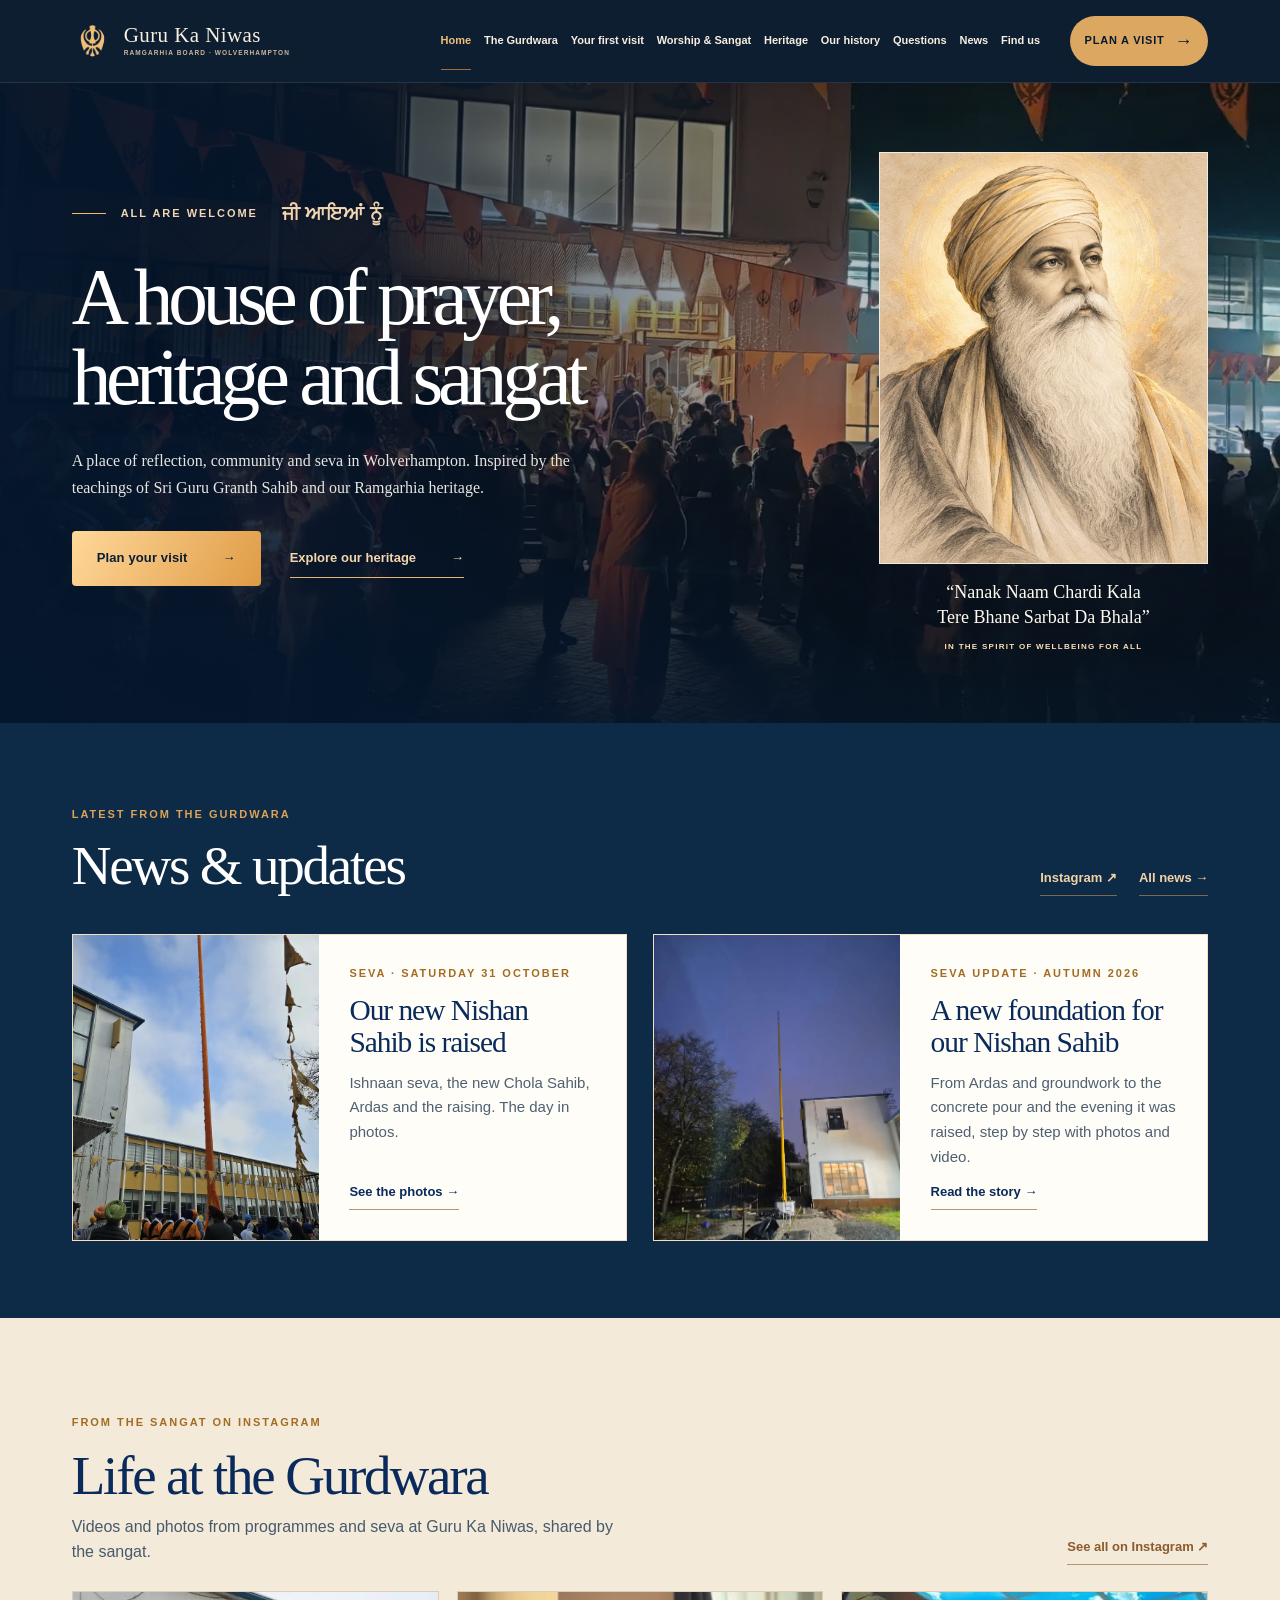
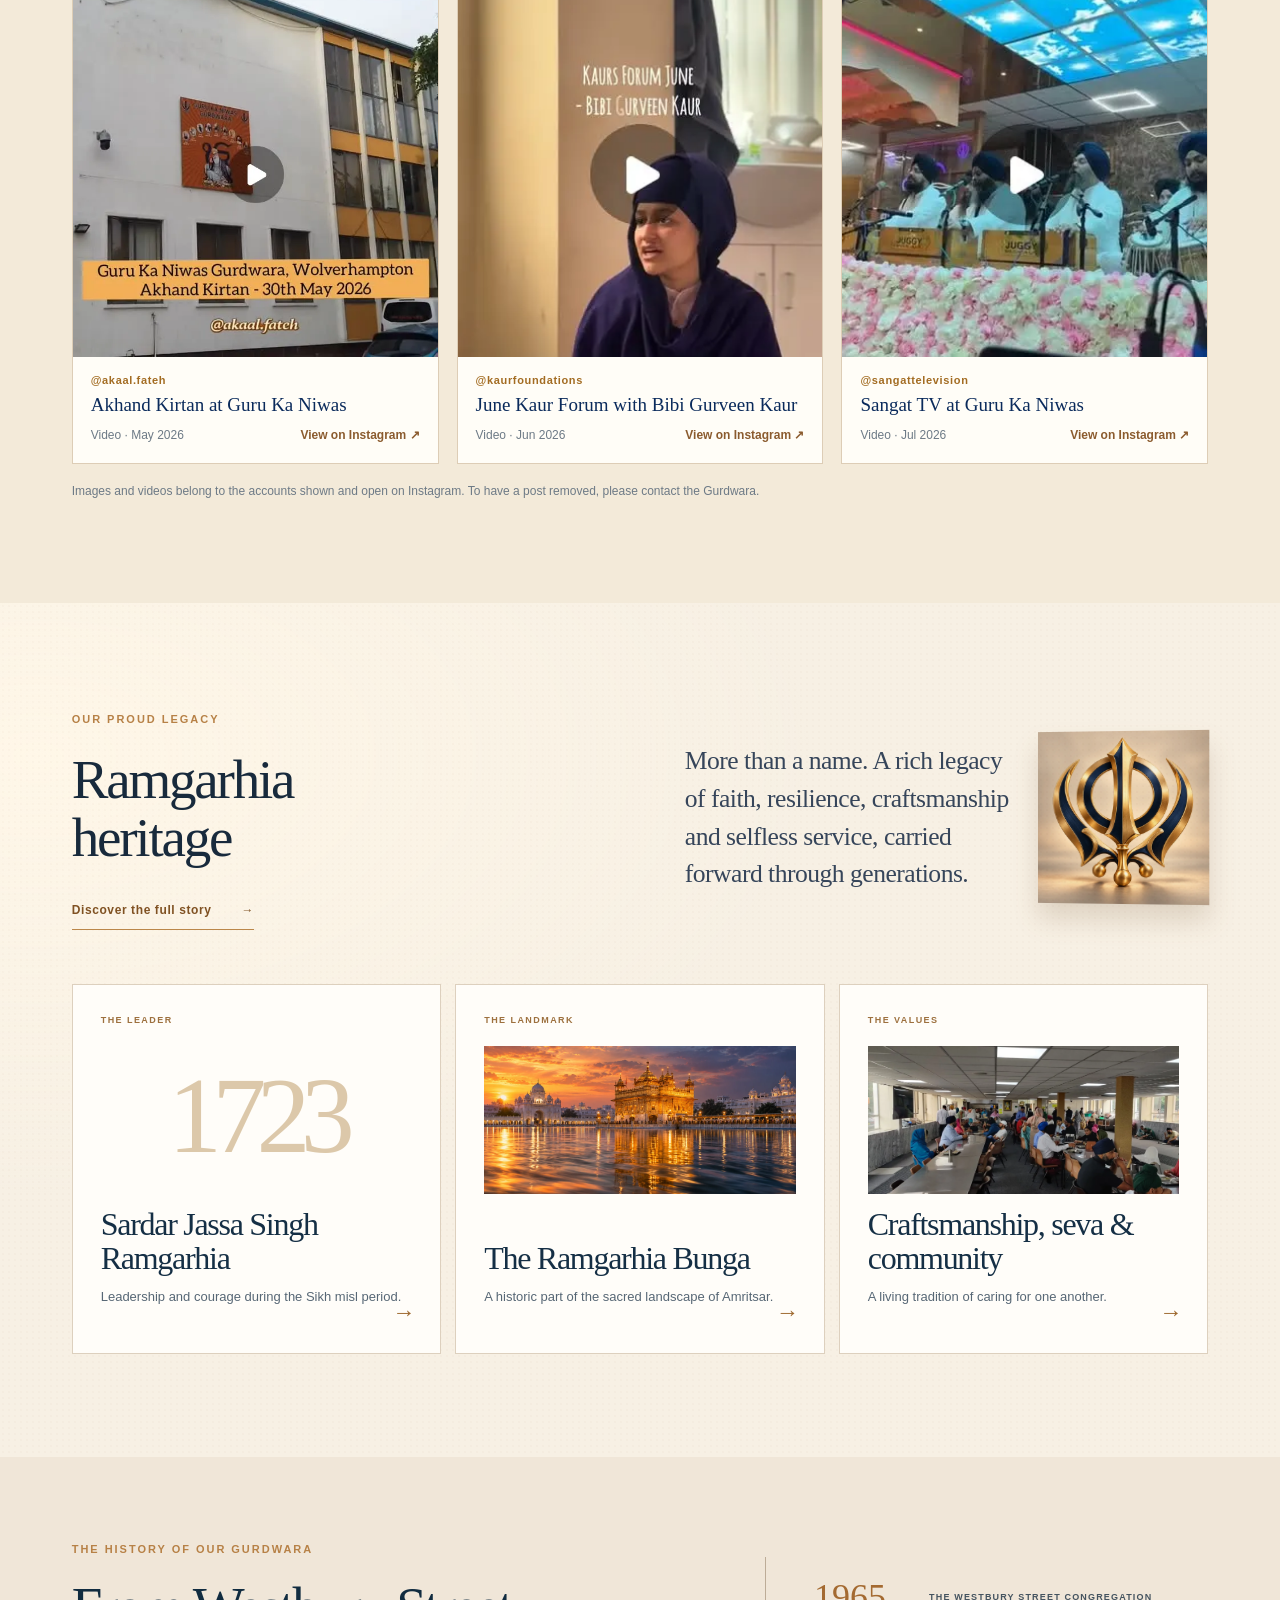
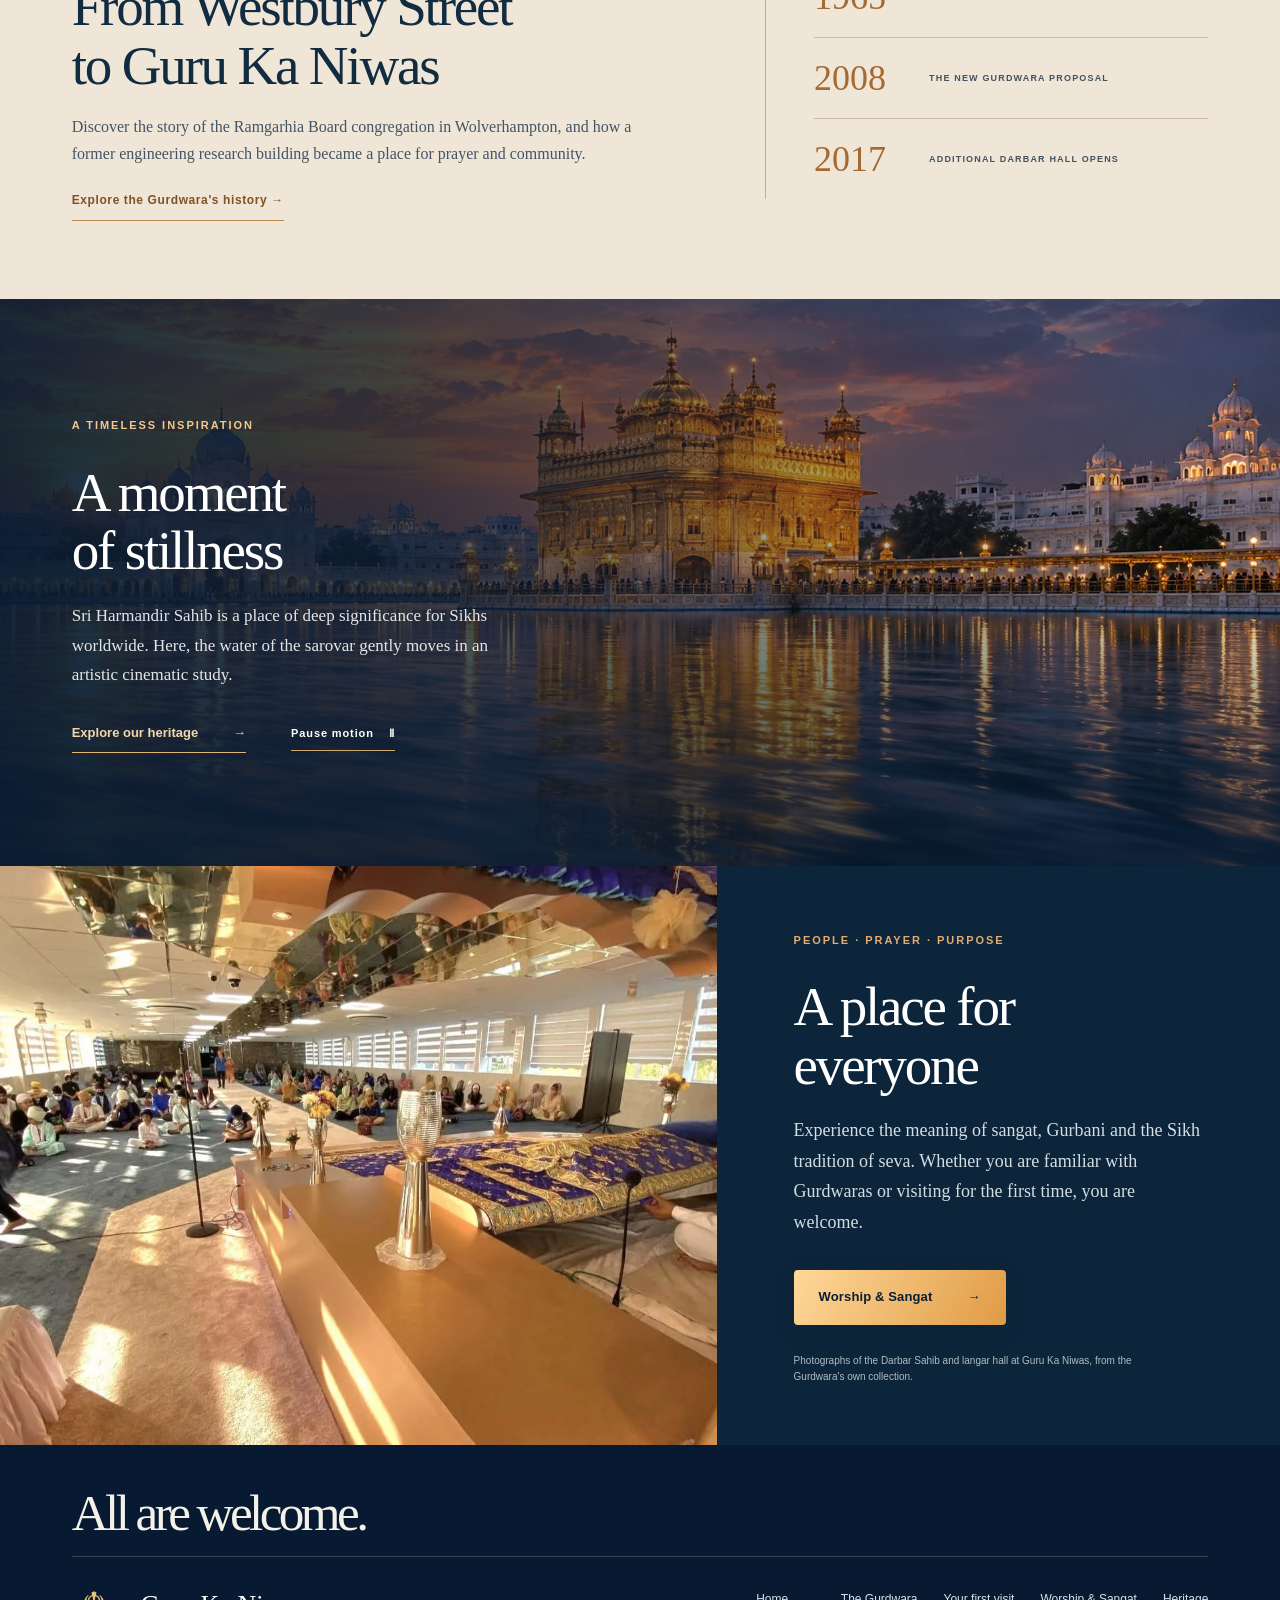
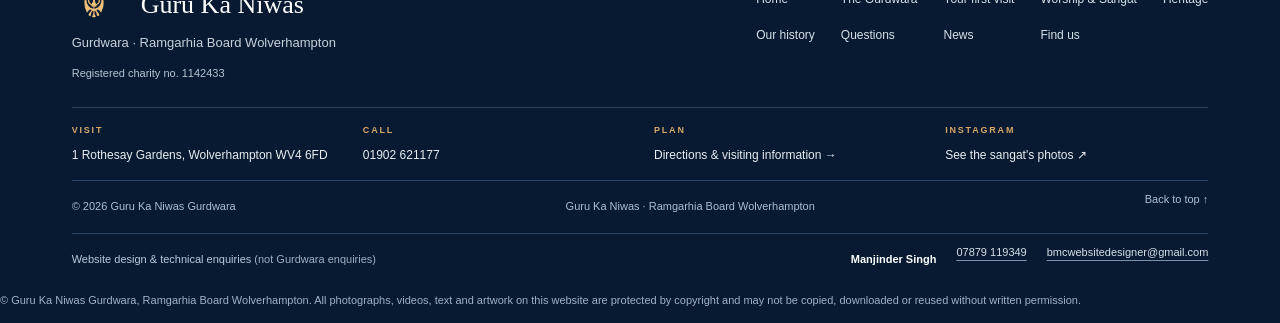
==== commit ab2707b6: "Add files via upload" ====
--- a/index.html
+++ b/index.html
@@ -43,7 +43,7 @@
    <p class="v9-hero-lead">A place of reflection, community and seva in Wolverhampton. Inspired by the teachings of Sri Guru Granth Sahib and our Ramgarhia heritage.</p>
    <div class="v9-actions"><a href="first-visit.html" class="v9-gold-btn">Plan your visit <span aria-hidden="true">→</span></a><a class="v9-line-btn" href="heritage.html">Explore our heritage <span aria-hidden="true">→</span></a></div>
   </div>
-  <aside class="v9-portrait-panel" aria-label="Original artistic portrait inspired by Guru Nanak Dev Ji"><img src="assets/guru-nanak-art.webp" alt="Artistic pencil portrait inspired by Guru Nanak Dev Ji"><div class="v9-portrait-quote">“Nanak Naam Chardi Kala<br>Tere Bhane Sarbat Da Bhala”<small>IN THE SPIRIT OF WELLBEING FOR ALL</small></div></aside>
+  <aside class="v9-portrait-panel" aria-label="Original artistic portrait inspired by Guru Nanak Dev Ji"><div class="v9-portrait-frame"><img src="assets/guru-nanak-art.webp" alt="Artistic pencil portrait inspired by Guru Nanak Dev Ji"></div><div class="v9-portrait-quote">“Nanak Naam Chardi Kala<br>Tere Bhane Sarbat Da Bhala”<small>IN THE SPIRIT OF WELLBEING FOR ALL</small></div></aside>
  </div>
  <div class="v9-hero-bottom"><span>GURU KA NIWAS · WOLVERHAMPTON <b aria-hidden="true">·</b> BANDI CHHOR DIVAS AT THE GURDWARA</span><a href="#heritage-preview">DISCOVER MORE ↓</a></div>
 </section>
--- a/mobile.css
+++ b/mobile.css
@@ -150,3 +150,15 @@
 /* no-italics: plain, single-style type site-wide */
 *,*::before,*::after,em,i,cite,blockquote,q{font-style:normal!important}
 h1 em,h2 em,h3 em,h4 em{font-weight:inherit}
+
+/* Guru Ji portrait: nothing is ever placed over the image; the quote sits below it */
+.v9-portrait-panel{aspect-ratio:auto!important;height:auto!important;max-height:none!important;width:min(100%,420px)!important;display:flex!important;flex-direction:column;overflow:visible!important;background:transparent!important;border:0!important;box-shadow:none!important;align-self:center}
+.v9-portrait-panel::after{content:none!important;display:none!important}
+.v9-portrait-panel>span{display:none}
+.v9-portrait-frame{aspect-ratio:4/5;width:100%;max-height:460px;background:#efe0c8;border:1px solid #ffffff4f;box-shadow:0 25px 65px #09152b42;overflow:hidden}
+.v9-portrait-frame img{width:100%;height:100%;object-fit:contain!important;transform:none!important}
+.v9-portrait-quote{position:static!important;margin-top:16px;text-align:center;color:#fffaf0;font-size:18px;line-height:1.4;text-shadow:none}
+.v9-portrait-quote small{margin-top:10px}
+@media(max-width:780px){.v9-portrait-panel{width:100%!important;margin:28px auto 0}.v9-portrait-quote{font-size:17px}}
+/* Home hero grows to fit the full portrait and quote on small screens, so nothing overlaps Guru Ji's image */
+@media(max-width:780px){.v9-hero{height:auto!important;max-height:none!important;min-height:600px;padding-bottom:40px}.v9-hero-grid{height:auto!important}}
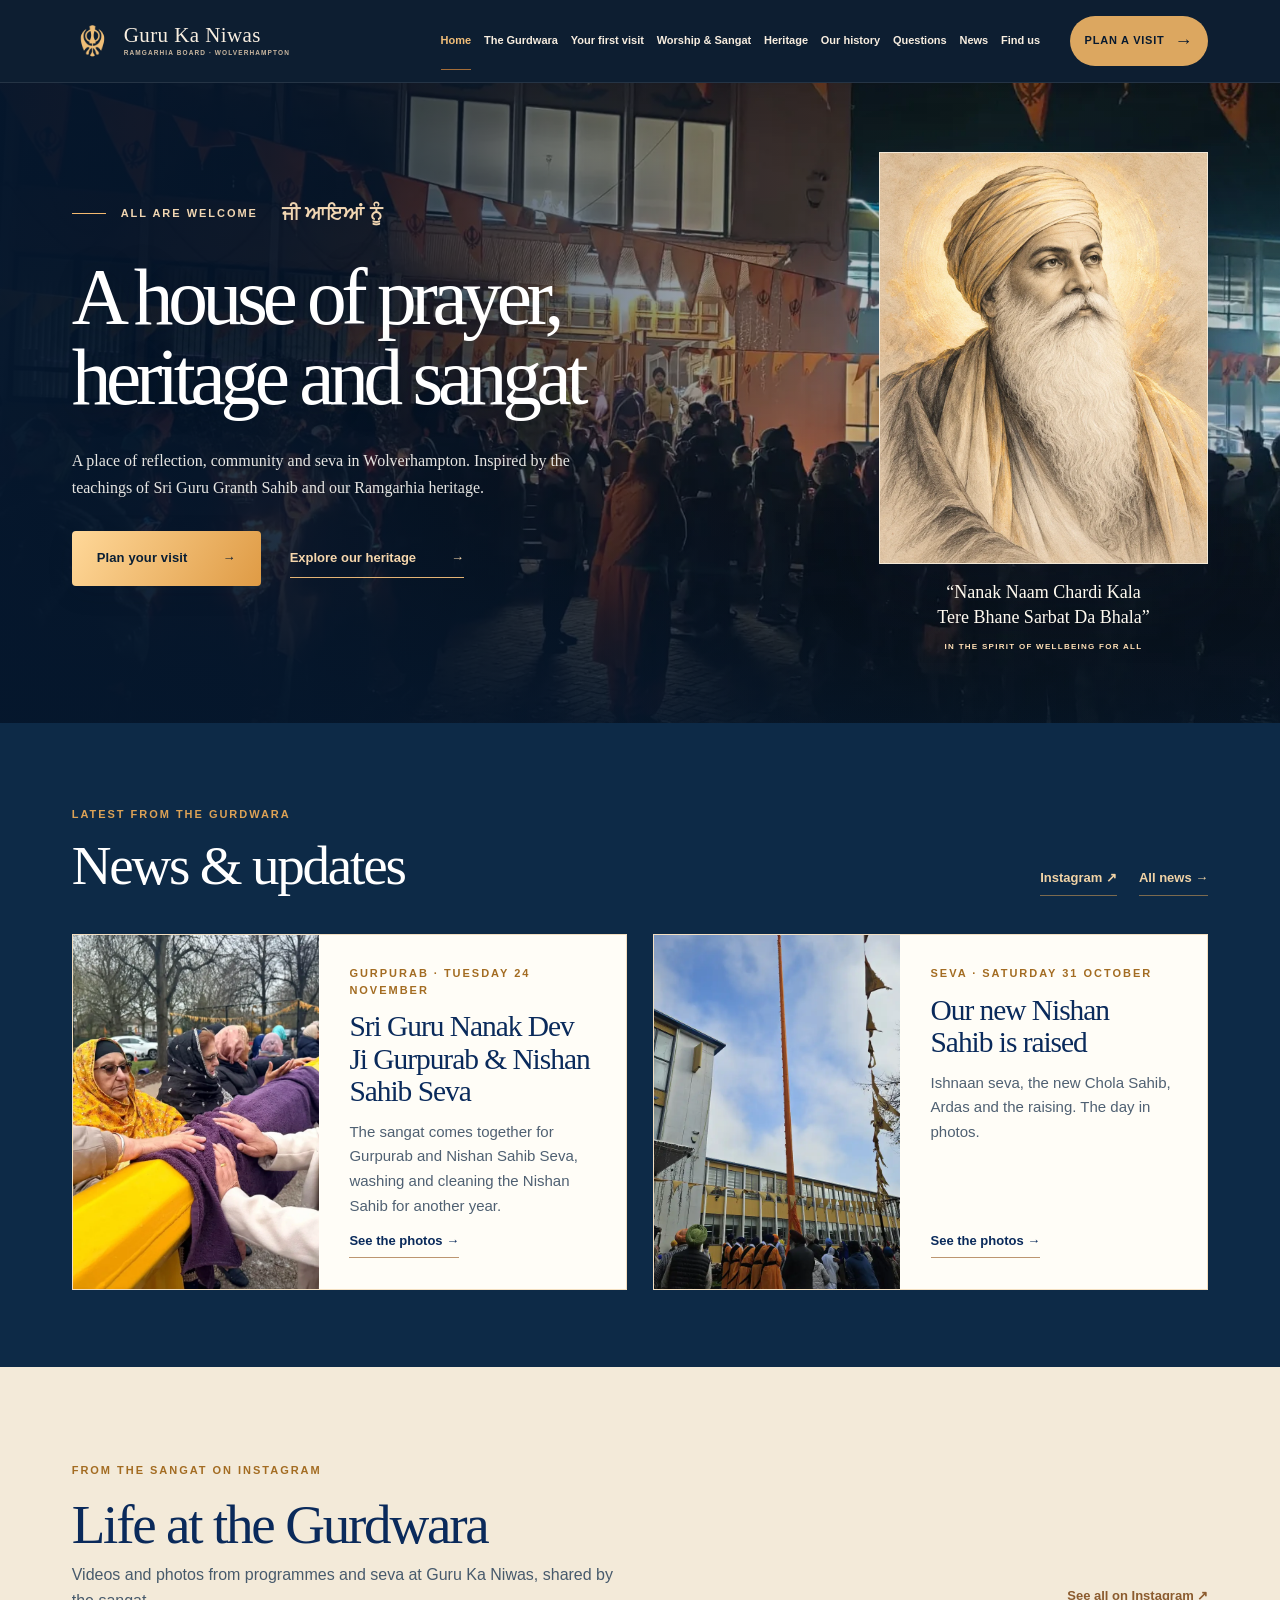
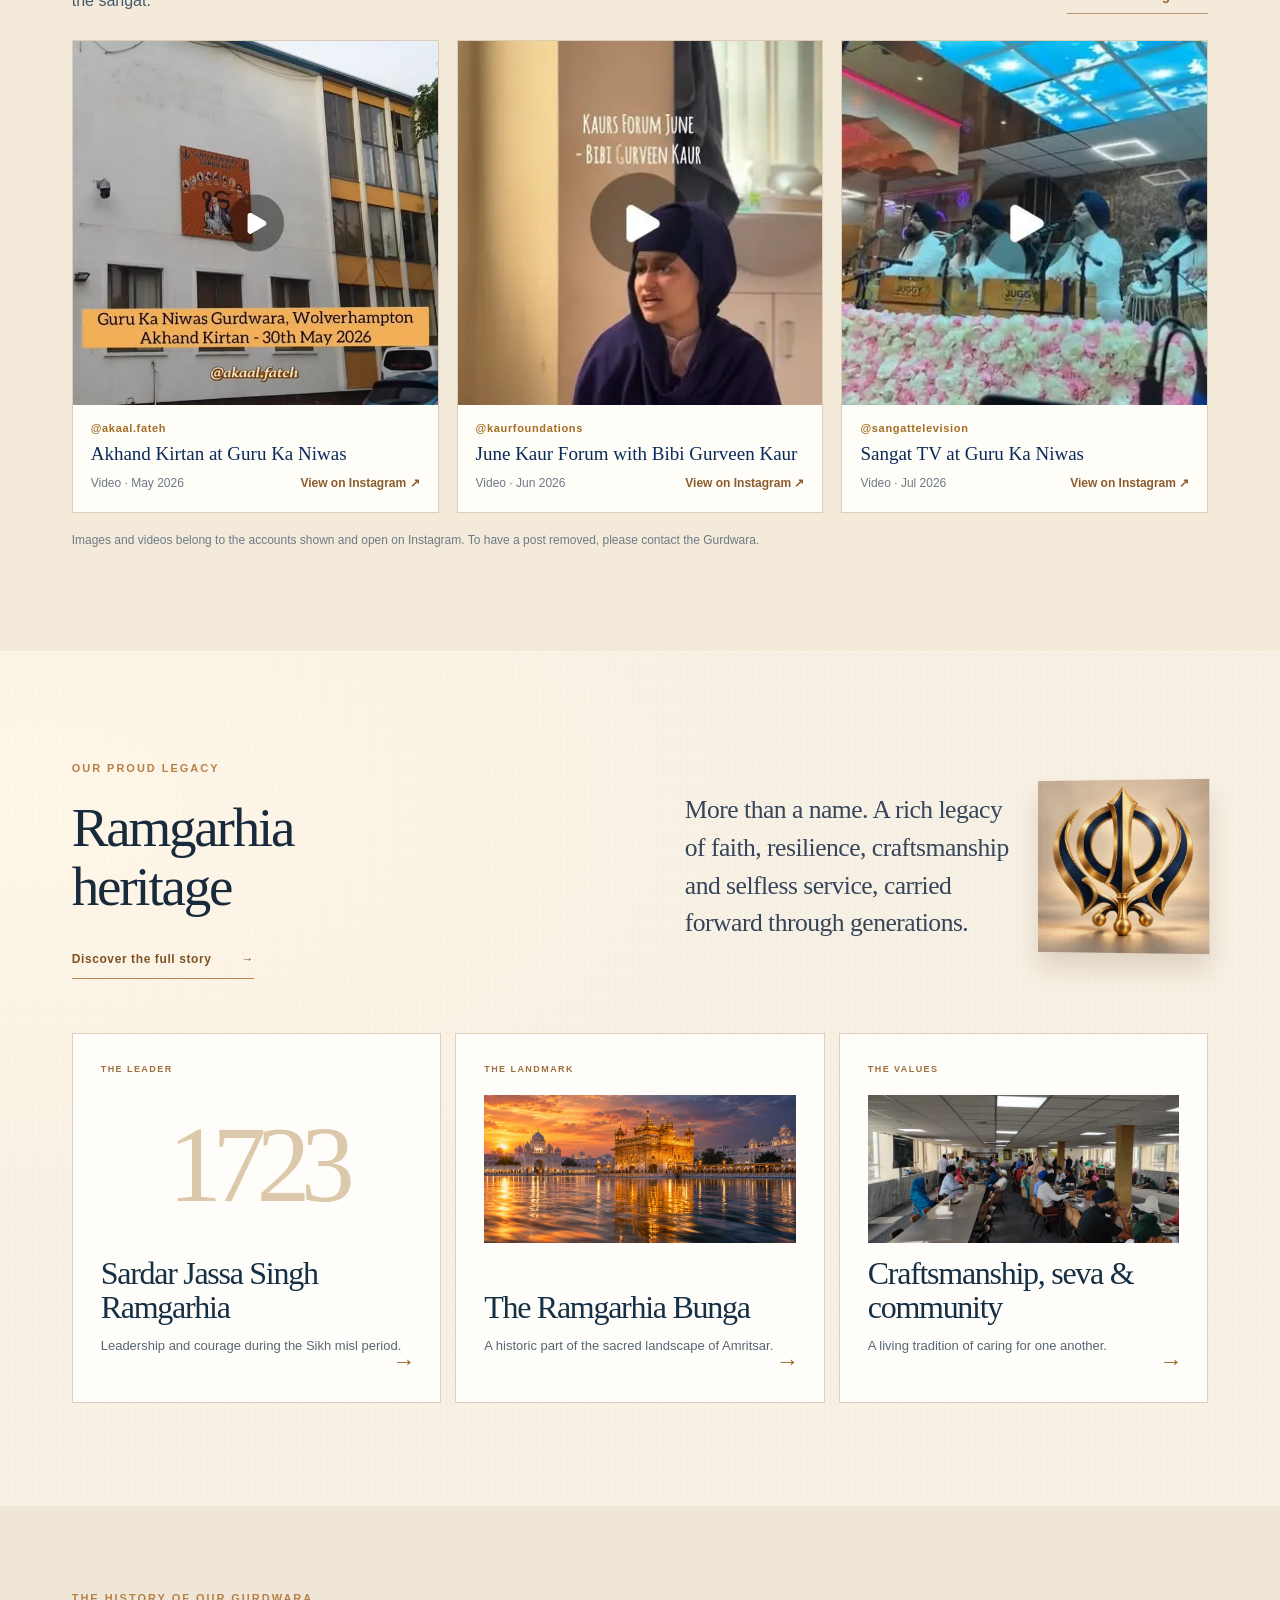
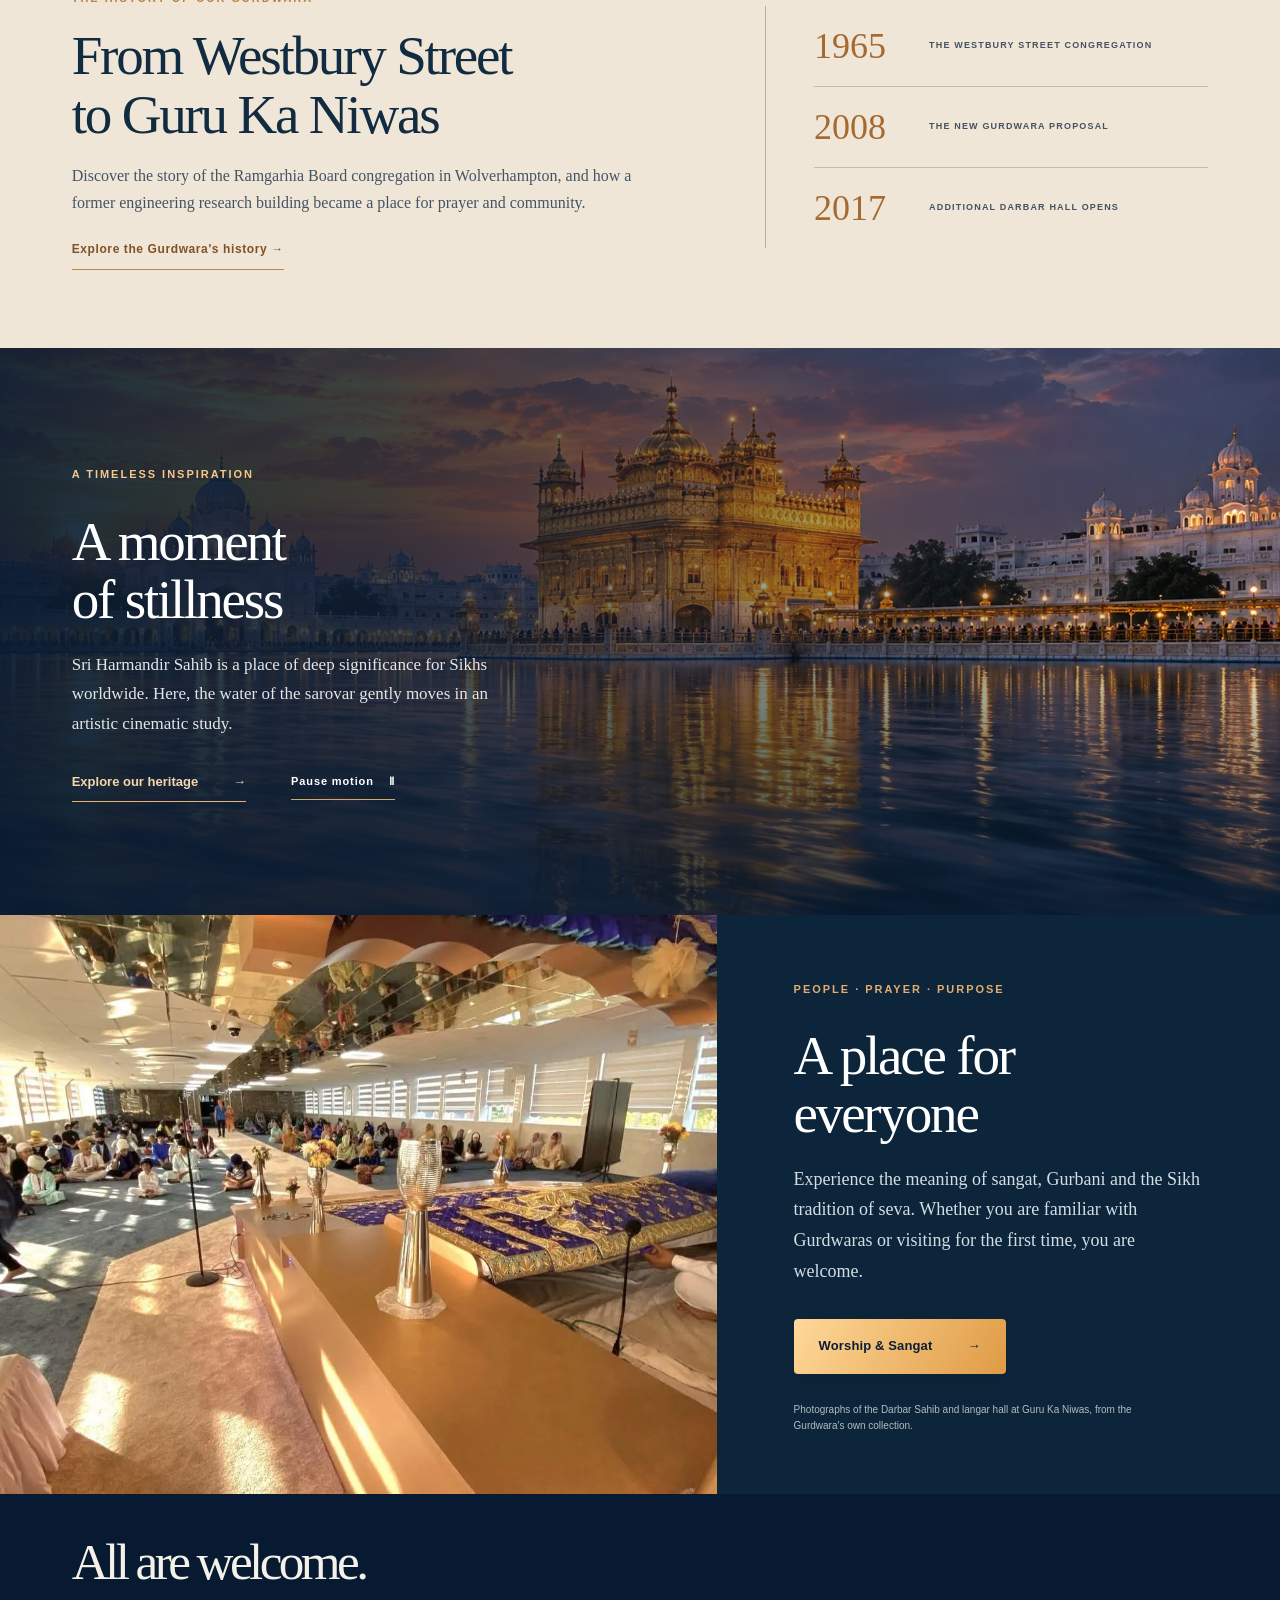
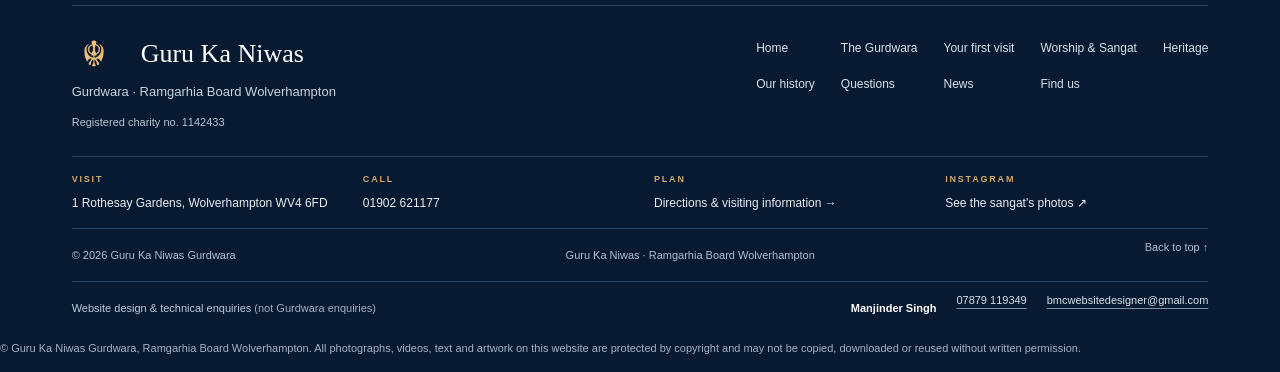
==== commit 17126b7a: "Add files via upload Front screen update" ====
--- a/index.html
+++ b/index.html
@@ -50,8 +50,8 @@
 <section class="nw-home" aria-labelledby="home-news-title"><div class="container">
 <div class="nw-home-head"><div><span class="nw-tag">Latest from the Gurdwara</span><h2 id="home-news-title">News &amp; updates</h2></div><span class="nw-home-links"><a class="nw-home-all" href="https://www.instagram.com/explore/locations/1029260740/gkn-guru-ka-niwas/" target="_blank" rel="noopener">Instagram ↗</a><a class="nw-home-all" href="news.html">All news <span aria-hidden="true">→</span></a></span></div>
 <div class="nw-home-grid">
+<a class="nw-home-card" href="news-guru-nanak-gurpurab-2026.html"><div class="nw-home-img"><img alt="The sangat washing the Nishan Sahib at Guru Ka Niwas" loading="lazy" src="assets/news/gurpurab-2026/photo-38.webp"/></div><div class="nw-home-body"><span class="nw-tag">Gurpurab · Tuesday 24 November</span><h3>Sri Guru Nanak Dev Ji Gurpurab &amp; Nishan Sahib Seva</h3><p>The sangat comes together for Gurpurab and Nishan Sahib Seva, washing and cleaning the Nishan Sahib for another year.</p><span class="nw-more">See the photos →</span></div></a>
 <a class="nw-home-card" href="news-nishan-sahib-raised.html"><div class="nw-home-img"><img src="assets/news/raised/raised.webp" alt="The newly raised Nishan Sahib in its orange Chola Sahib" loading="lazy"></div><div class="nw-home-body"><span class="nw-tag">Seva · Saturday 31 October</span><h3>Our new Nishan Sahib is raised</h3><p>Ishnaan seva, the new Chola Sahib, Ardas and the raising. The day in photos.</p><span class="nw-more">See the photos →</span></div></a>
-<a class="nw-home-card" href="news-nishan-sahib-foundation.html"><div class="nw-home-img"><img src="assets/news/pole-standing.webp" alt="The newly raised Nishan Sahib beside the Gurdwara at dusk" loading="lazy"></div><div class="nw-home-body"><span class="nw-tag">Seva update · Autumn 2026</span><h3>A new foundation for our Nishan Sahib</h3><p>From Ardas and groundwork to the concrete pour and the evening it was raised, step by step with photos and video.</p><span class="nw-more">Read the story →</span></div></a>
 </div></div></section><section class="ig-section" aria-labelledby="ig-home-title"><div class="container"><div class="ig-head"><div><span class="nw-tag">From the sangat on Instagram</span><h2 id="ig-home-title">Life at the Gurdwara</h2><p class="ig-lead">Videos and photos from programmes and seva at Guru Ka Niwas, shared by the sangat.</p></div><a class="ig-follow" href="https://www.instagram.com/explore/locations/1029260740/gkn-guru-ka-niwas/" target="_blank" rel="noopener">See all on Instagram ↗</a></div><div class="ig-cards"><a class="ig-card" href="https://www.instagram.com/akaal.fateh/reel/DZX8Iqat7OT/" target="_blank" rel="noopener"><span class="ig-thumb"><img src="assets/instagram/ig-01.webp" alt="Video by @akaal.fateh on Instagram: Akhand Kirtan at Guru Ka Niwas" loading="lazy" decoding="async"></span><span class="ig-meta"><span class="ig-acct">@akaal.fateh</span><b>Akhand Kirtan at Guru Ka Niwas</b><span class="ig-foot">Video · May 2026 <em>View on Instagram ↗</em></span></span></a><a class="ig-card" href="https://www.instagram.com/kaurfoundations/reel/DaATEBkBWbe/" target="_blank" rel="noopener"><span class="ig-thumb"><img src="assets/instagram/ig-03.webp" alt="Video by @kaurfoundations on Instagram: June Kaur Forum with Bibi Gurveen Kaur" loading="lazy" decoding="async"></span><span class="ig-meta"><span class="ig-acct">@kaurfoundations</span><b>June Kaur Forum with Bibi Gurveen Kaur</b><span class="ig-foot">Video · Jun 2026 <em>View on Instagram ↗</em></span></span></a><a class="ig-card" href="https://www.instagram.com/sangattelevision/reel/DbRIlsdiDrr/" target="_blank" rel="noopener"><span class="ig-thumb"><img src="assets/instagram/ig-04.webp" alt="Video by @sangattelevision on Instagram: Sangat TV at Guru Ka Niwas" loading="lazy" decoding="async"></span><span class="ig-meta"><span class="ig-acct">@sangattelevision</span><b>Sangat TV at Guru Ka Niwas</b><span class="ig-foot">Video · Jul 2026 <em>View on Instagram ↗</em></span></span></a></div><p class="ig-credit">Images and videos belong to the accounts shown and open on Instagram. To have a post removed, please contact the Gurdwara.</p></div></section><section id="heritage-preview" class="v9-heritage-preview" aria-labelledby="heritage-preview-title">
  <div class="container v9-preview-layout"><div class="v9-preview-heading"><span class="v9-label">OUR PROUD LEGACY</span><h2 id="heritage-preview-title">Ramgarhia<br>heritage</h2><a class="v9-text-link" href="heritage.html">Discover the full story <span aria-hidden="true">→</span></a></div>
  <div class="v9-preview-lead"><p>More than a name. A rich legacy of faith, resilience, craftsmanship and selfless service, carried forward through generations.</p><img class="v9-khanda" src="assets/khanda-sculpture.webp" alt="Decorative digitally rendered gold-and-navy Khanda sculpture" loading="lazy"></div></div>
--- a/mobile.css
+++ b/mobile.css
@@ -162,3 +162,6 @@
 @media(max-width:780px){.v9-portrait-panel{width:100%!important;margin:28px auto 0}.v9-portrait-quote{font-size:17px}}
 /* Home hero grows to fit the full portrait and quote on small screens, so nothing overlaps Guru Ji's image */
 @media(max-width:780px){.v9-hero{height:auto!important;max-height:none!important;min-height:600px;padding-bottom:40px}.v9-hero-grid{height:auto!important}}
+
+/* Nishan Sahib banners: always show the top with the Khanda and flag */
+img[src*="real/nishan-sahib.webp"]{object-position:50% 2%!important}
